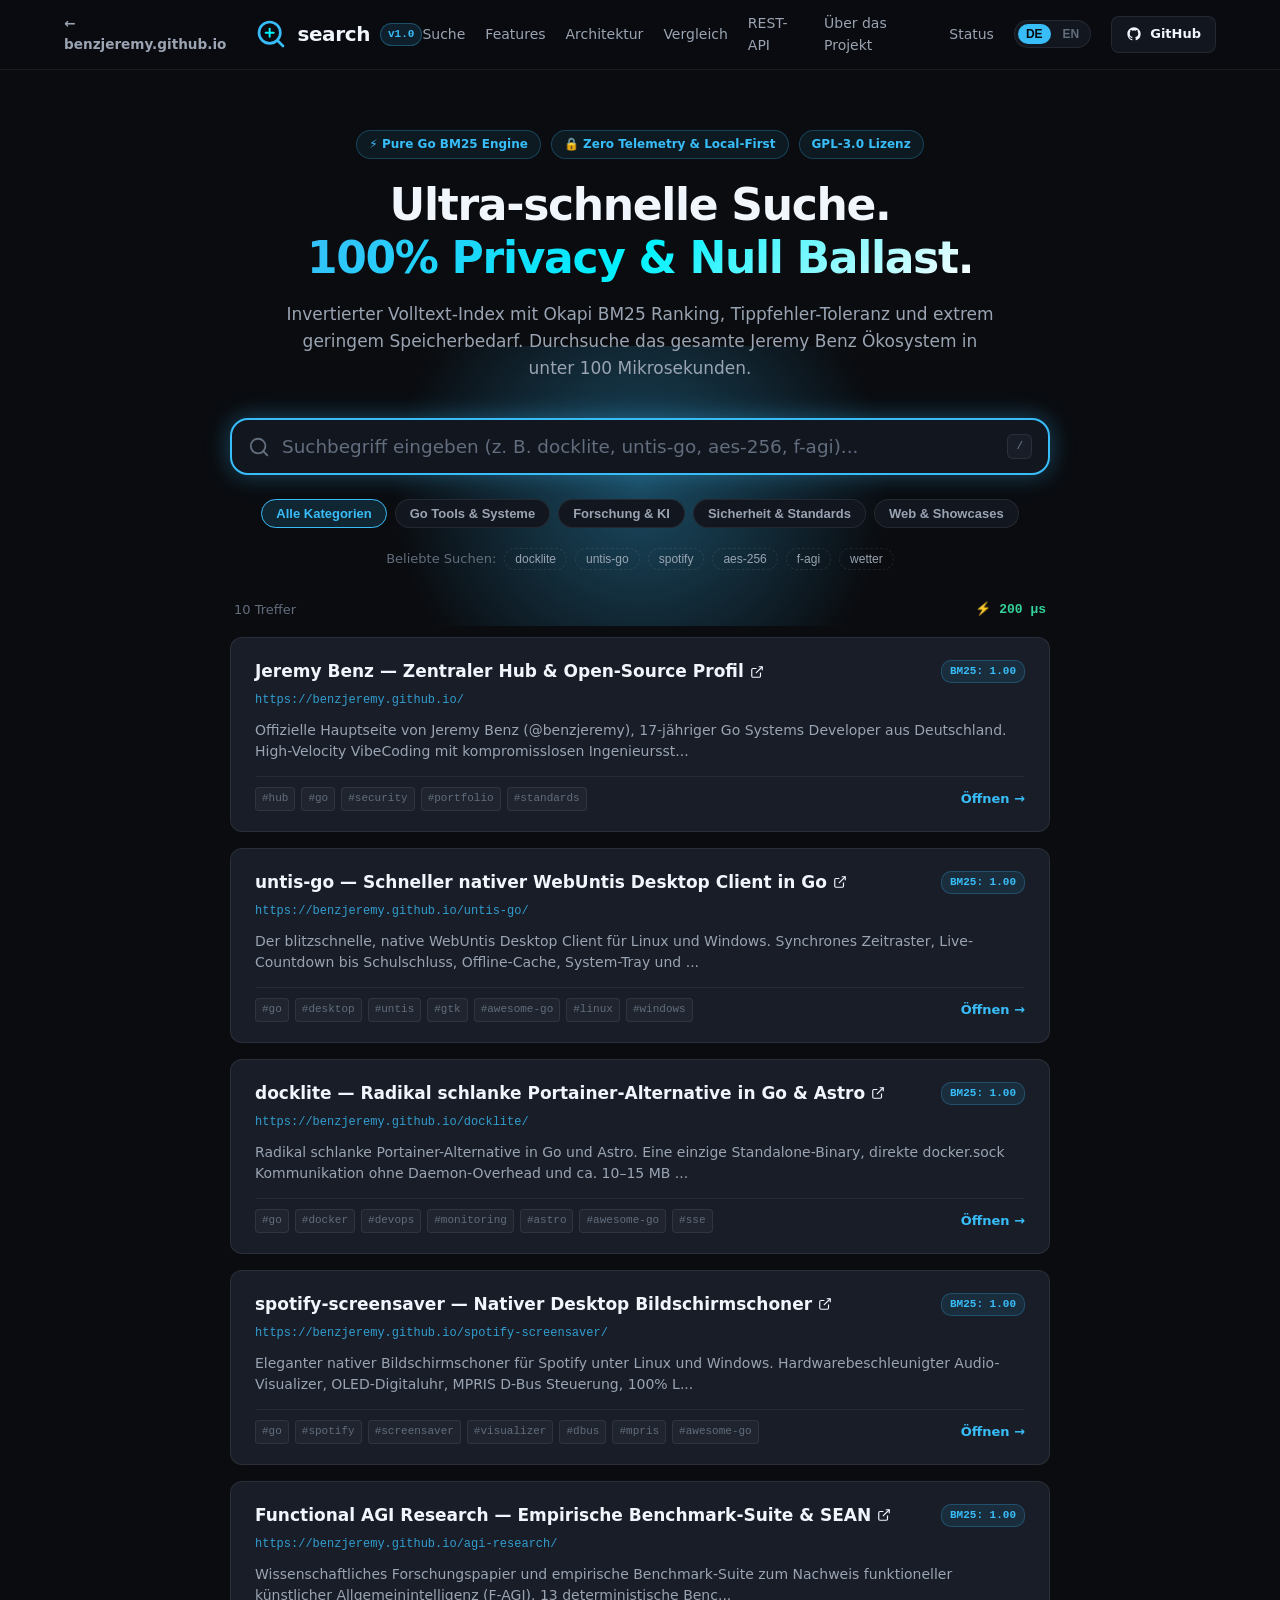
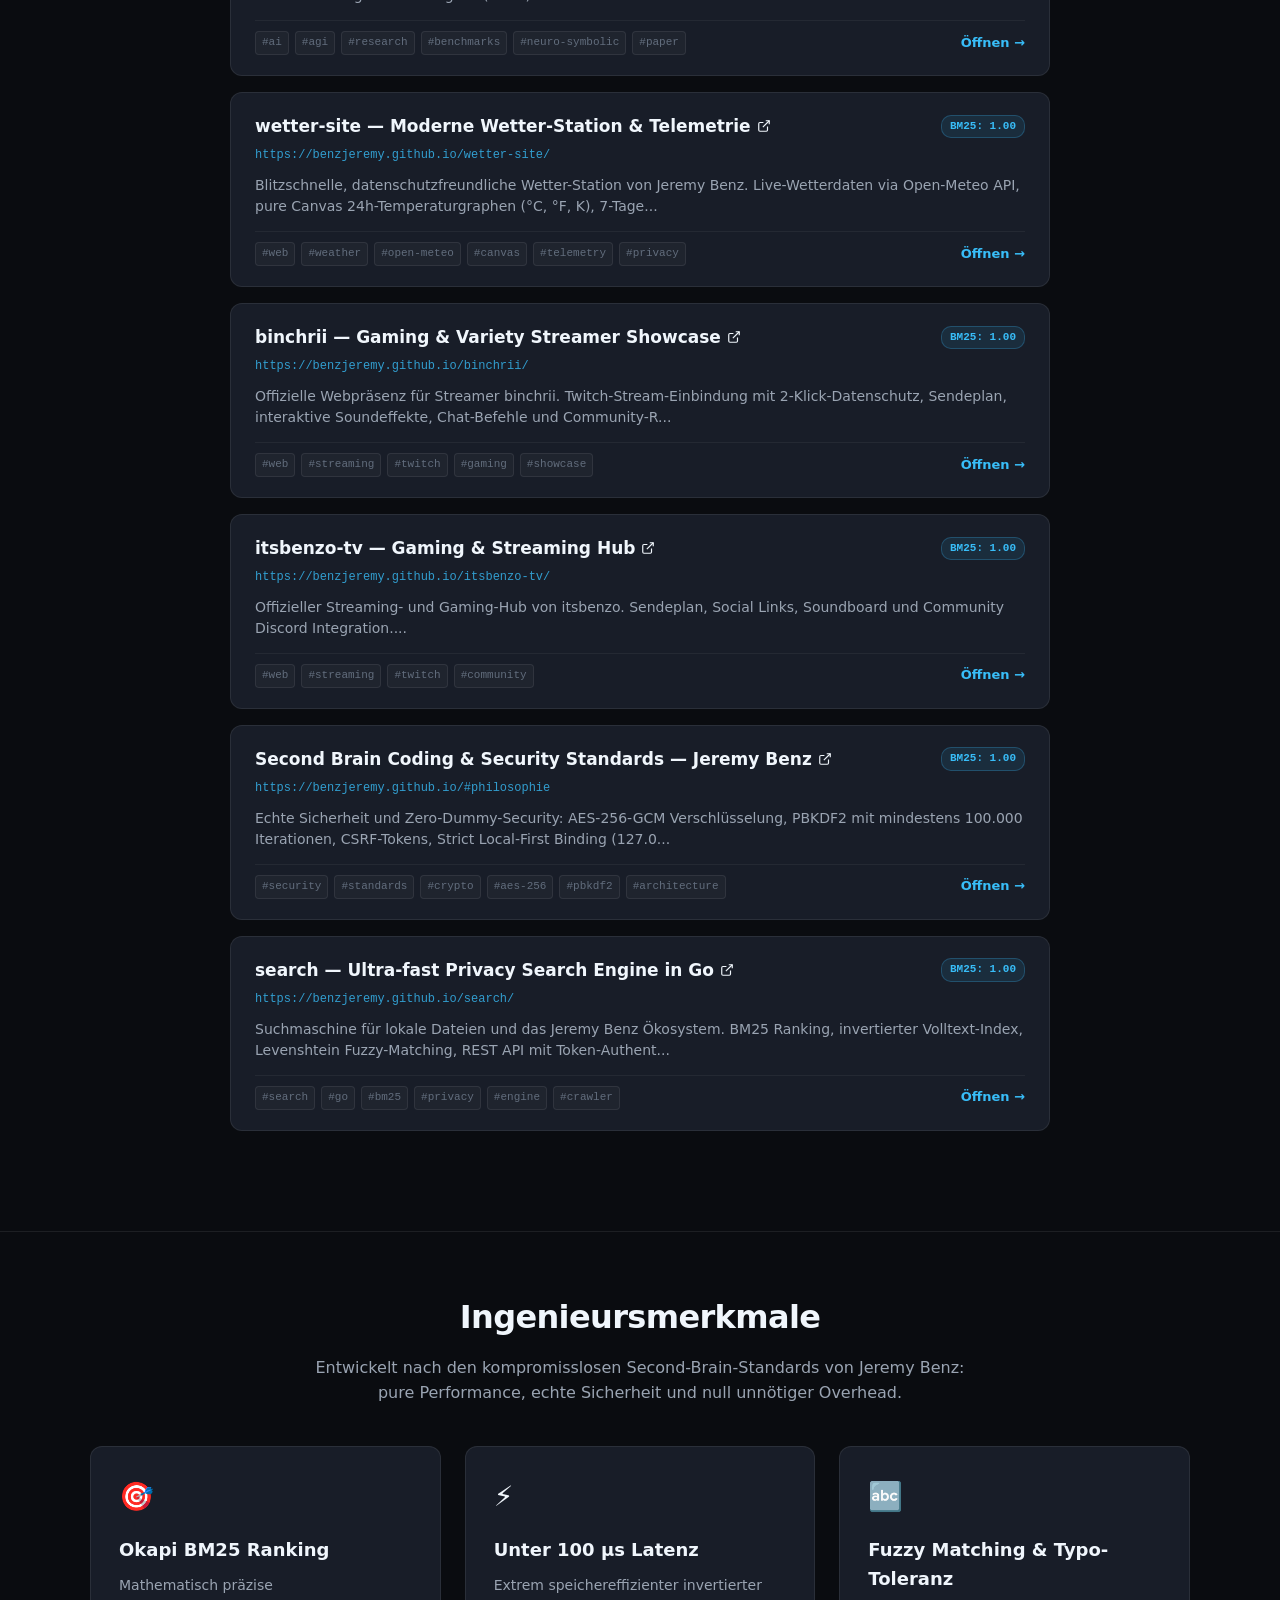
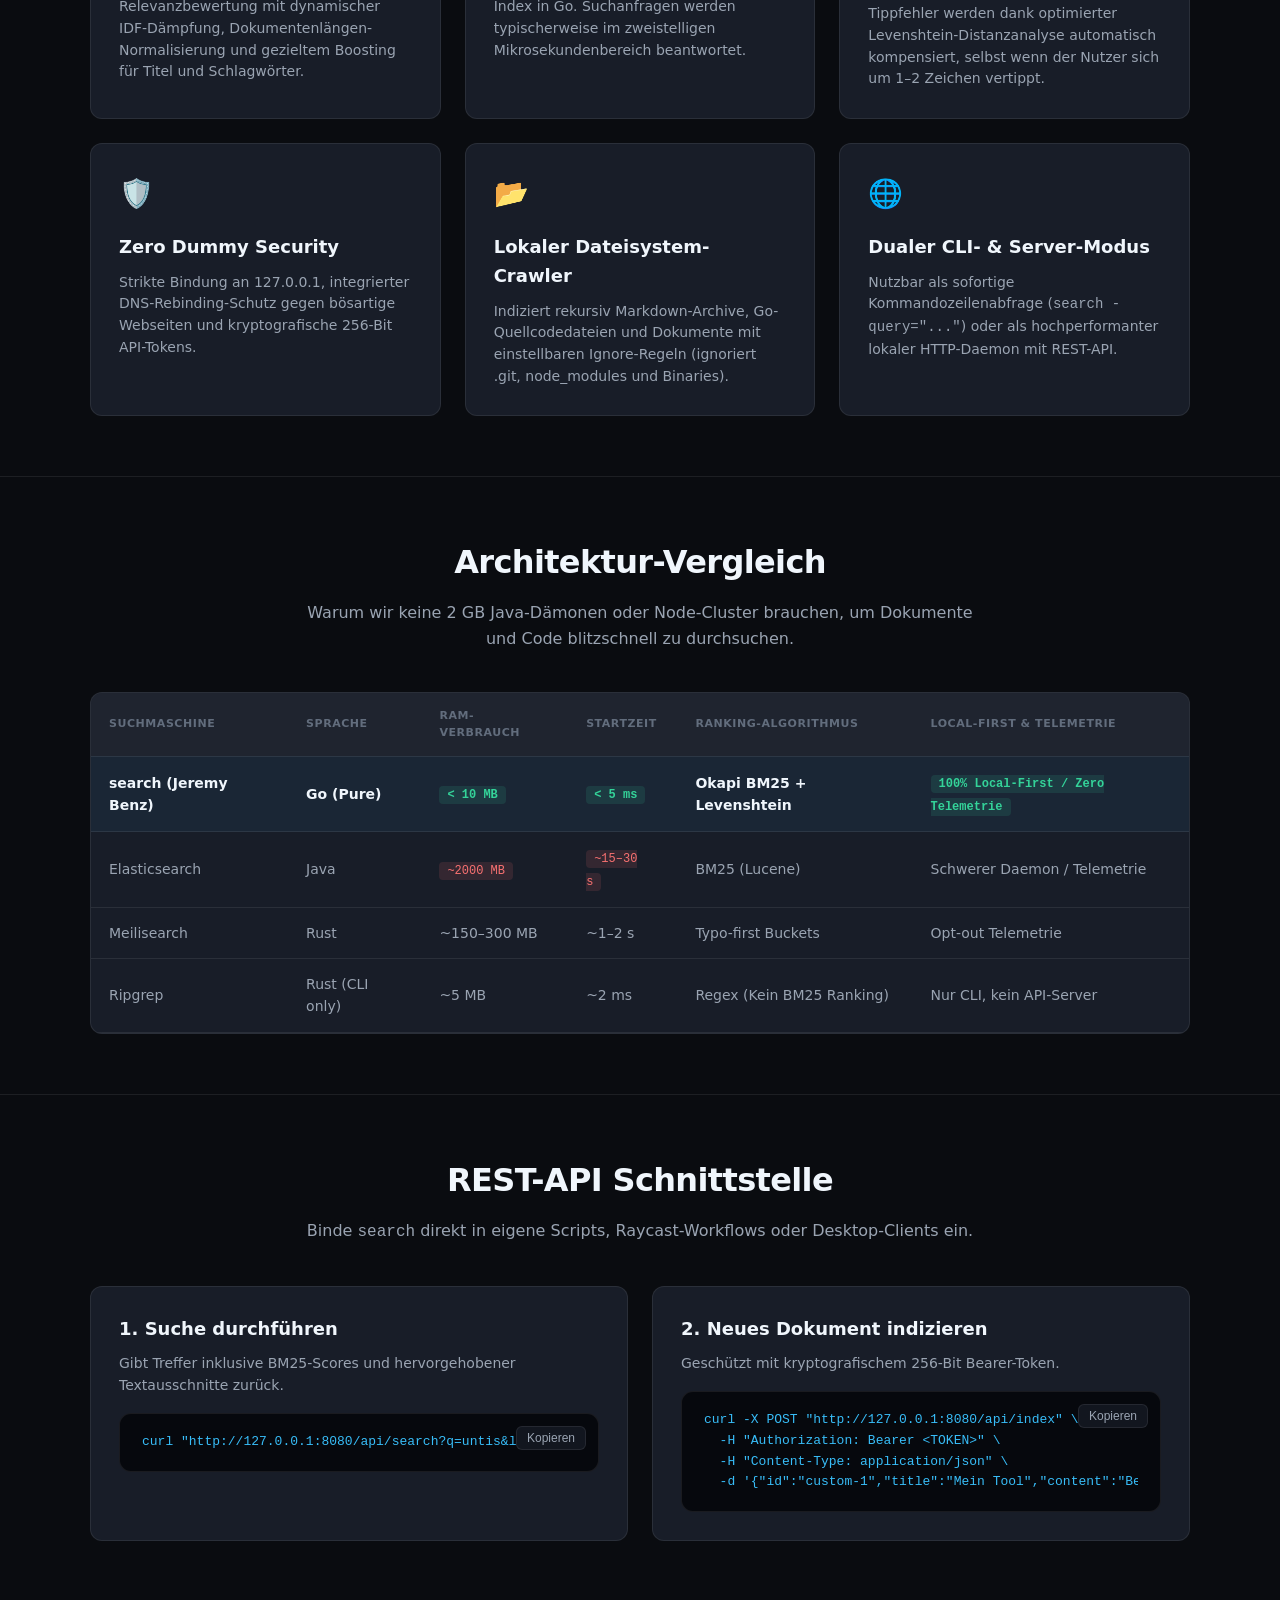
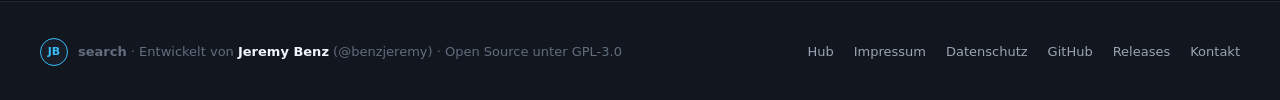
==== index.html @ f1b4c4ec "feat(web): add 404.html catch-all and link to global status page" ====
<!DOCTYPE html>
<html lang="de">
<head>
  <meta charset="UTF-8">
  <meta name="viewport" content="width=device-width, initial-scale=1.0">
  <title>search — Ultra-Fast, Privacy-First Search Engine in Go</title>
  <meta name="description" content="search: Die blitzschnelle, datenschutzorientierte Volltext-Suchmaschine in Go von Jeremy Benz. Invertierter Volltext-Index, Okapi BM25 Ranking, Levenshtein Fuzzy-Matching und Zero Telemetry.">
  
  <meta property="og:type" content="website">
  <meta property="og:title" content="search — Ultra-Fast, Privacy-First Search Engine in Go">
  <meta property="og:description" content="Invertierter Volltext-Index, Okapi BM25 Ranking, Typo-Toleranz und Zero Telemetry. Entwickelt von Jeremy Benz.">
  <meta property="og:url" content="https://benzjeremy.github.io/search/">
  
  <meta name="twitter:card" content="summary">
  <meta name="twitter:title" content="search — Privacy-First Search Engine in Go">
  <meta name="twitter:description" content="Invertierter Volltext-Index, BM25 Ranking und REST API. Entwickelt von Jeremy Benz.">

  <link rel="icon" type="image/svg+xml" href="favicon.svg">
  <link rel="stylesheet" href="style.css">
</head>
<body>

  <!-- Site Navigation -->
  <header class="site-header">
    <div class="nav-container">
      <div class="nav-left">
        <a href="https://benzjeremy.github.io/" class="hub-back-link">
          ← benzjeremy.github.io
        </a>
        <a href="#" class="brand-link">
          <svg class="brand-icon" viewBox="0 0 24 24" fill="none" stroke="#38bdf8" stroke-width="2" stroke-linecap="round" stroke-linejoin="round">
            <circle cx="11" cy="11" r="8"></circle>
            <line x1="21" y1="21" x2="16.65" y2="16.65"></line>
            <line x1="11" y1="8" x2="11" y2="14" stroke="#00f2fe" stroke-width="1.5"></line>
            <line x1="8" y1="11" x2="14" y2="11" stroke="#00f2fe" stroke-width="1.5"></line>
          </svg>
          <span class="brand-name">search</span>
          <span class="brand-ver">v1.0</span>
        </a>
      </div>

      <button class="mobile-toggle" id="mobile-toggle" aria-label="Menü umschalten" aria-expanded="false">☰</button>

      <nav class="main-nav" id="main-nav">
        <a href="#search">Suche</a>
        <a href="#features">Features</a>
        <a href="#architecture">Architektur</a>
        <a href="#comparison">Vergleich</a>
        <a href="#api">REST-API</a>
        <a href="#about">Über das Projekt</a>
        <a href="https://benzjeremy.github.io/status/" target="_blank" rel="noopener noreferrer">Status</a>

        <div class="lang-switch">
          <button type="button" class="lang-btn active" onclick="setLang('de')">DE</button>
          <button type="button" class="lang-btn" onclick="setLang('en')">EN</button>
        </div>

        <a href="https://github.com/benzjeremy/search" target="_blank" rel="noopener" class="github-nav-btn">
          <svg viewBox="0 0 24 24" width="16" height="16" fill="currentColor"><path d="M12 2C6.477 2 2 6.484 2 12.017c0 4.425 2.865 8.18 6.839 9.504.5.092.682-.217.682-.483 0-.237-.008-.868-.013-1.703-2.782.605-3.369-1.343-3.369-1.343-.454-1.158-1.11-1.466-1.11-1.466-.908-.62.069-.608.069-.608 1.003.07 1.53 1.032 1.53 1.032.892 1.53 2.341 1.088 2.91.832.092-.647.35-1.088.636-1.338-2.22-.253-4.555-1.113-4.555-4.951 0-1.093.39-1.988 1.029-2.688-.103-.253-.446-1.272.098-2.65 0 0 .84-.27 2.75 1.026A9.564 9.564 0 0112 6.844c.85.004 1.705.115 2.504.337 1.909-1.296 2.747-1.027 2.747-1.027.546 1.379.202 2.398.1 2.651.64.7 1.028 1.595 1.028 2.688 0 3.848-2.339 4.695-4.566 4.943.359.309.678.92.678 1.855 0 1.338-.012 2.419-.012 2.747 0 .268.18.58.688.482A10.019 10.019 0 0022 12.017C22 6.484 17.522 2 12 2z"/></svg>
          <span>GitHub</span>
        </a>
      </nav>
    </div>
  </header>

  <!-- Hero & Live Search Section -->
  <section class="hero-section" id="search">
    <div class="hero-glow"></div>
    
    <div class="hero-badges">
      <span class="hero-badge">⚡ Pure Go BM25 Engine</span>
      <span class="hero-badge">🔒 Zero Telemetry & Local-First</span>
      <a href="https://github.com/benzjeremy/search/blob/main/LICENSE" target="_blank" rel="noopener" class="hero-badge">GPL-3.0 Lizenz</a>
    </div>

    <h1 class="hero-title">
      Ultra-schnelle Suche.<br>
      <span class="gradient-text">100% Privacy & Null Ballast.</span>
    </h1>

    <p class="hero-subtitle">
      Invertierter Volltext-Index mit Okapi BM25 Ranking, Tippfehler-Toleranz und extrem geringem Speicherbedarf. Durchsuche das gesamte Jeremy Benz Ökosystem in unter 100 Mikrosekunden.
    </p>

    <!-- Search Box -->
    <div class="search-box-wrapper">
      <div class="search-input-group">
        <svg class="search-icon" viewBox="0 0 24 24" fill="none" stroke="currentColor" stroke-width="2" stroke-linecap="round" stroke-linejoin="round">
          <circle cx="11" cy="11" r="8"></circle>
          <line x1="21" y1="21" x2="16.65" y2="16.65"></line>
        </svg>
        <input type="text" id="search-input" class="search-input" placeholder="Suchbegriff eingeben (z. B. docklite, untis-go, aes-256, f-agi)..." autofocus autocomplete="off" spellcheck="false">
        <button type="button" id="search-clear" class="search-clear-btn" title="Suche leeren">✕</button>
        <div class="shortcut-badge" title="Drücke / oder Strg+K zum Suchen">/</div>
      </div>
    </div>

    <!-- Category Filter Pills -->
    <div class="category-pills">
      <button type="button" class="category-pill active" data-cat="">Alle Kategorien</button>
      <button type="button" class="category-pill" data-cat="tools">Go Tools & Systeme</button>
      <button type="button" class="category-pill" data-cat="research">Forschung & KI</button>
      <button type="button" class="category-pill" data-cat="security">Sicherheit & Standards</button>
      <button type="button" class="category-pill" data-cat="showcases">Web & Showcases</button>
    </div>

    <!-- Quick Query Suggestions -->
    <div class="quick-queries">
      <span>Beliebte Suchen:</span>
      <button type="button" class="quick-query-btn" data-q="docklite">docklite</button>
      <button type="button" class="quick-query-btn" data-q="untis-go">untis-go</button>
      <button type="button" class="quick-query-btn" data-q="spotify">spotify</button>
      <button type="button" class="quick-query-btn" data-q="aes-256">aes-256</button>
      <button type="button" class="quick-query-btn" data-q="f-agi">f-agi</button>
      <button type="button" class="quick-query-btn" data-q="wetter">wetter</button>
    </div>

    <!-- Live Search Results Meta -->
    <div class="results-meta-bar">
      <span id="results-count">Lade Index...</span>
      <span class="results-latency" id="results-latency">⚡ 0.00 ms</span>
    </div>

    <!-- Results Feed -->
    <div class="results-container" id="search-results">
      <!-- Injected via app.js -->
    </div>
  </section>

  <!-- Features Section -->
  <section class="section" id="features">
    <div class="section-container">
      <div class="section-header">
        <h2 class="section-title">Ingenieursmerkmale</h2>
        <p class="section-desc">Entwickelt nach den kompromisslosen Second-Brain-Standards von Jeremy Benz: pure Performance, echte Sicherheit und null unnötiger Overhead.</p>
      </div>

      <div class="features-grid">
        <div class="feature-card">
          <div class="card-icon">🎯</div>
          <h3>Okapi BM25 Ranking</h3>
          <p>Mathematisch präzise Relevanzbewertung mit dynamischer IDF-Dämpfung, Dokumentenlängen-Normalisierung und gezieltem Boosting für Titel und Schlagwörter.</p>
        </div>

        <div class="feature-card">
          <div class="card-icon">⚡</div>
          <h3>Unter 100 µs Latenz</h3>
          <p>Extrem speichereffizienter invertierter Index in Go. Suchanfragen werden typischerweise im zweistelligen Mikrosekundenbereich beantwortet.</p>
        </div>

        <div class="feature-card">
          <div class="card-icon">🔤</div>
          <h3>Fuzzy Matching & Typo-Toleranz</h3>
          <p>Tippfehler werden dank optimierter Levenshtein-Distanzanalyse automatisch kompensiert, selbst wenn der Nutzer sich um 1–2 Zeichen vertippt.</p>
        </div>

        <div class="feature-card">
          <div class="card-icon">🛡️</div>
          <h3>Zero Dummy Security</h3>
          <p>Strikte Bindung an 127.0.0.1, integrierter DNS-Rebinding-Schutz gegen bösartige Webseiten und kryptografische 256-Bit API-Tokens.</p>
        </div>

        <div class="feature-card">
          <div class="card-icon">📂</div>
          <h3>Lokaler Dateisystem-Crawler</h3>
          <p>Indiziert rekursiv Markdown-Archive, Go-Quellcodedateien und Dokumente mit einstellbaren Ignore-Regeln (ignoriert .git, node_modules und Binaries).</p>
        </div>

        <div class="feature-card">
          <div class="card-icon">🌐</div>
          <h3>Dualer CLI- & Server-Modus</h3>
          <p>Nutzbar als sofortige Kommandozeilenabfrage (<code>search -query="..."</code>) oder als hochperformanter lokaler HTTP-Daemon mit REST-API.</p>
        </div>
      </div>
    </div>
  </section>

  <!-- Comparison Section -->
  <section class="section" id="comparison">
    <div class="section-container">
      <div class="section-header">
        <h2 class="section-title">Architektur-Vergleich</h2>
        <p class="section-desc">Warum wir keine 2 GB Java-Dämonen oder Node-Cluster brauchen, um Dokumente und Code blitzschnell zu durchsuchen.</p>
      </div>

      <div class="table-wrapper">
        <table class="comparison-table">
          <thead>
            <tr>
              <th>Suchmaschine</th>
              <th>Sprache</th>
              <th>RAM-Verbrauch</th>
              <th>Startzeit</th>
              <th>Ranking-Algorithmus</th>
              <th>Local-First & Telemetrie</th>
            </tr>
          </thead>
          <tbody>
            <tr class="highlight-row">
              <td><strong>search (Jeremy Benz)</strong></td>
              <td>Go (Pure)</td>
              <td><span class="tag-badge-green">&lt; 10 MB</span></td>
              <td><span class="tag-badge-green">&lt; 5 ms</span></td>
              <td>Okapi BM25 + Levenshtein</td>
              <td><span class="tag-badge-green">100% Local-First / Zero Telemetrie</span></td>
            </tr>
            <tr>
              <td>Elasticsearch</td>
              <td>Java</td>
              <td><span class="tag-badge-red">~2000 MB</span></td>
              <td><span class="tag-badge-red">~15–30 s</span></td>
              <td>BM25 (Lucene)</td>
              <td>Schwerer Daemon / Telemetrie</td>
            </tr>
            <tr>
              <td>Meilisearch</td>
              <td>Rust</td>
              <td>~150–300 MB</td>
              <td>~1–2 s</td>
              <td>Typo-first Buckets</td>
              <td>Opt-out Telemetrie</td>
            </tr>
            <tr>
              <td>Ripgrep</td>
              <td>Rust (CLI only)</td>
              <td>~5 MB</td>
              <td>~2 ms</td>
              <td>Regex (Kein BM25 Ranking)</td>
              <td>Nur CLI, kein API-Server</td>
            </tr>
          </tbody>
        </table>
      </div>
    </div>
  </section>

  <!-- REST API Documentation Section -->
  <section class="section" id="api">
    <div class="section-container">
      <div class="section-header">
        <h2 class="section-title">REST-API Schnittstelle</h2>
        <p class="section-desc">Binde <code>search</code> direkt in eigene Scripts, Raycast-Workflows oder Desktop-Clients ein.</p>
      </div>

      <div class="features-grid">
        <div class="feature-card">
          <h3>1. Suche durchführen</h3>
          <p>Gibt Treffer inklusive BM25-Scores und hervorgehobener Textausschnitte zurück.</p>
          <div class="code-box">
            <button class="copy-cmd-btn" data-copy-target="curl-search">Kopieren</button>
            <pre id="curl-search">curl "http://127.0.0.1:8080/api/search?q=untis&limit=5"</pre>
          </div>
        </div>

        <div class="feature-card">
          <h3>2. Neues Dokument indizieren</h3>
          <p>Geschützt mit kryptografischem 256-Bit Bearer-Token.</p>
          <div class="code-box">
            <button class="copy-cmd-btn" data-copy-target="curl-index">Kopieren</button>
            <pre id="curl-index">curl -X POST "http://127.0.0.1:8080/api/index" \
  -H "Authorization: Bearer &lt;TOKEN&gt;" \
  -H "Content-Type: application/json" \
  -d '{"id":"custom-1","title":"Mein Tool","content":"Beschreibung..."}'</pre>
          </div>
        </div>
      </div>
    </div>
  </section>

  <!-- Footer -->
  <footer class="site-footer" id="about">
    <div class="footer-container">
      <div class="footer-left">
        <div class="brand-avatar" style="width:28px; height:28px; border-radius:50%; background:var(--bg-card); border:1px solid var(--accent-primary); display:flex; align-items:center; justify-content:center; font-weight:800; font-size:11px; color:var(--accent-primary);">JB</div>
        <span><strong>search</strong> · Entwickelt von <a href="https://github.com/benzjeremy" target="_blank" rel="noopener" style="color:var(--text-primary); text-decoration:none; font-weight:600;">Jeremy Benz</a> (@benzjeremy) · Open Source unter GPL-3.0</span>
      </div>
      <div class="footer-links">
        <a href="https://benzjeremy.github.io/">Hub</a>
        <a href="https://benzjeremy.github.io/impressum.html">Impressum</a>
        <a href="https://benzjeremy.github.io/datenschutz.html">Datenschutz</a>
        <a href="https://github.com/benzjeremy/search" target="_blank" rel="noopener">GitHub</a>
        <a href="https://github.com/benzjeremy/search/releases" target="_blank" rel="noopener">Releases</a>
        <a href="mailto:benzjeremy@pm.me">Kontakt</a>
      </div>
    </div>
  </footer>

  <script src="app.js"></script>
</body>
</html>
---- style.css ----
/* ==================== GLOBAL THEME & BASE ==================== */
:root {
  --bg-page: #0a0c10;
  --bg-surface: #12161f;
  --bg-card: #181d28;
  --bg-card-hover: #1f2533;
  --border-subtle: rgba(255, 255, 255, 0.08);
  --border-strong: rgba(255, 255, 255, 0.16);

  --accent-primary: #38bdf8;
  --accent-primary-hover: #7dd3fc;
  --accent-cyan: #00f2fe;
  --accent-glow: rgba(56, 189, 248, 0.35);

  --text-primary: #f0f6fc;
  --text-secondary: #9aa4b2;
  --text-muted: #626d7d;

  --font-main: -apple-system, BlinkMacSystemFont, "Segoe UI", Roboto, system-ui, sans-serif;
  --font-mono: ui-monospace, SFMono-Regular, Consolas, "Liberation Mono", Menlo, monospace;

  --radius-sm: 8px;
  --radius-md: 12px;
  --radius-lg: 18px;
  --radius-xl: 24px;
}

* {
  box-sizing: border-box;
  margin: 0;
  padding: 0;
}

html {
  scroll-behavior: smooth;
}

body {
  background-color: var(--bg-page);
  color: var(--text-primary);
  font-family: var(--font-main);
  line-height: 1.6;
  -webkit-font-smoothing: antialiased;
  min-height: 100vh;
}

/* ==================== TOP BAR & HEADER ==================== */
.site-header {
  position: sticky;
  top: 0;
  z-index: 100;
  background: rgba(10, 12, 16, 0.88);
  backdrop-filter: blur(16px);
  -webkit-backdrop-filter: blur(16px);
  border-bottom: 1px solid var(--border-subtle);
}

.nav-container {
  max-width: 1200px;
  margin: 0 auto;
  padding: 12px 24px;
  display: flex;
  align-items: center;
  justify-content: space-between;
}

.nav-left {
  display: flex;
  align-items: center;
  gap: 1.25rem;
}

.hub-back-link {
  color: var(--text-secondary);
  text-decoration: none;
  font-size: 0.85rem;
  font-weight: 600;
  display: inline-flex;
  align-items: center;
  gap: 0.35rem;
  transition: color 0.15s ease;
}

.hub-back-link:hover {
  color: var(--accent-primary);
}

.brand-link {
  display: flex;
  align-items: center;
  gap: 10px;
  text-decoration: none;
  color: var(--text-primary);
}

.brand-icon {
  width: 32px;
  height: 32px;
}

.brand-name {
  font-size: 1.25rem;
  font-weight: 800;
  letter-spacing: -0.02em;
}

.brand-ver {
  font-size: 11px;
  font-weight: 600;
  font-family: var(--font-mono);
  color: var(--accent-primary);
  background: rgba(56, 189, 248, 0.12);
  border: 1px solid rgba(56, 189, 248, 0.3);
  padding: 2px 7px;
  border-radius: 12px;
}

.main-nav {
  display: flex;
  align-items: center;
  gap: 20px;
}

.main-nav a:not(.github-nav-btn) {
  color: var(--text-secondary);
  text-decoration: none;
  font-size: 14px;
  font-weight: 500;
  transition: color 0.15s ease;
}

.main-nav a:not(.github-nav-btn):hover {
  color: var(--text-primary);
}

.lang-switch {
  display: inline-flex;
  gap: 4px;
  background: var(--bg-surface);
  padding: 3px;
  border-radius: 20px;
  border: 1px solid var(--border-subtle);
}

.lang-btn {
  background: none;
  border: none;
  color: var(--text-muted);
  font-size: 12px;
  font-weight: 700;
  padding: 3px 8px;
  border-radius: 12px;
  cursor: pointer;
  transition: all 0.15s ease;
}

.lang-btn.active {
  background: var(--accent-primary);
  color: #05070a;
}

.github-nav-btn {
  display: inline-flex;
  align-items: center;
  gap: 8px;
  background: var(--bg-surface);
  border: 1px solid var(--border-subtle);
  color: var(--text-primary);
  text-decoration: none;
  font-size: 13px;
  font-weight: 600;
  padding: 7px 14px;
  border-radius: var(--radius-sm);
  transition: all 0.15s ease;
}

.github-nav-btn:hover {
  border-color: var(--accent-primary);
  color: var(--accent-primary);
}

/* ==================== HERO & SEARCH SECTION ==================== */
.hero-section {
  position: relative;
  padding: 60px 24px 40px;
  max-width: 1000px;
  margin: 0 auto;
  text-align: center;
}

.hero-glow {
  position: absolute;
  top: 10%;
  left: 50%;
  transform: translateX(-50%);
  width: 650px;
  height: 280px;
  background: radial-gradient(circle, var(--accent-glow) 0%, rgba(0,0,0,0) 70%);
  pointer-events: none;
  z-index: -1;
}

.hero-badges {
  display: flex;
  justify-content: center;
  gap: 10px;
  flex-wrap: wrap;
  margin-bottom: 20px;
}

.hero-badge {
  display: inline-flex;
  align-items: center;
  gap: 6px;
  background: rgba(56, 189, 248, 0.08);
  border: 1px solid rgba(56, 189, 248, 0.25);
  color: var(--accent-primary);
  padding: 4px 12px;
  border-radius: 20px;
  font-size: 12px;
  font-weight: 600;
  text-decoration: none;
}

.hero-title {
  font-size: 44px;
  font-weight: 800;
  line-height: 1.2;
  letter-spacing: -0.03em;
  margin-bottom: 16px;
}

.gradient-text {
  background: linear-gradient(135deg, #38bdf8 0%, #00f2fe 50%, #ffffff 100%);
  -webkit-background-clip: text;
  -webkit-text-fill-color: transparent;
}

.hero-subtitle {
  font-size: 17px;
  color: var(--text-secondary);
  max-width: 720px;
  margin: 0 auto 36px;
}

/* ==================== SEARCH BAR ==================== */
.search-box-wrapper {
  max-width: 820px;
  margin: 0 auto 24px;
  position: relative;
}

.search-input-group {
  position: relative;
  display: flex;
  align-items: center;
  background: var(--bg-surface);
  border: 2px solid var(--border-strong);
  border-radius: var(--radius-lg);
  padding: 6px 16px;
  box-shadow: 0 10px 30px rgba(0, 0, 0, 0.4);
  transition: all 0.2s ease;
}

.search-input-group:focus-within {
  border-color: var(--accent-primary);
  box-shadow: 0 0 25px var(--accent-glow);
}

.search-icon {
  width: 22px;
  height: 22px;
  color: var(--text-muted);
  flex-shrink: 0;
  margin-right: 12px;
}

.search-input {
  width: 100%;
  background: transparent;
  border: none;
  color: #fff;
  font-size: 1.15rem;
  font-family: inherit;
  outline: none;
  padding: 10px 0;
}

.search-input::placeholder {
  color: var(--text-muted);
}

.search-clear-btn {
  display: none;
  background: none;
  border: none;
  color: var(--text-muted);
  font-size: 18px;
  cursor: pointer;
  padding: 4px 8px;
  margin-right: 8px;
}

.search-clear-btn:hover {
  color: var(--text-primary);
}

.shortcut-badge {
  display: inline-flex;
  align-items: center;
  background: var(--bg-card);
  border: 1px solid var(--border-subtle);
  border-radius: 6px;
  padding: 3px 8px;
  font-size: 11px;
  font-family: var(--font-mono);
  color: var(--text-muted);
  font-weight: 700;
  user-select: none;
}

/* ==================== CATEGORY PILLS & QUICK QUERIES ==================== */
.category-pills {
  display: flex;
  justify-content: center;
  gap: 8px;
  flex-wrap: wrap;
  margin-bottom: 20px;
}

.category-pill {
  background: var(--bg-surface);
  border: 1px solid var(--border-subtle);
  color: var(--text-secondary);
  font-size: 13px;
  font-weight: 600;
  padding: 6px 14px;
  border-radius: 20px;
  cursor: pointer;
  transition: all 0.15s ease;
}

.category-pill:hover,
.category-pill.active {
  background: rgba(56, 189, 248, 0.15);
  border-color: var(--accent-primary);
  color: var(--accent-primary);
}

.quick-queries {
  display: flex;
  align-items: center;
  justify-content: center;
  gap: 8px;
  flex-wrap: wrap;
  font-size: 13px;
  color: var(--text-muted);
  margin-bottom: 30px;
}

.quick-query-btn {
  background: none;
  border: 1px dashed var(--border-subtle);
  color: var(--text-secondary);
  font-size: 12px;
  padding: 3px 10px;
  border-radius: 12px;
  cursor: pointer;
  transition: all 0.15s ease;
}

.quick-query-btn:hover {
  border-color: var(--accent-primary);
  color: var(--accent-primary);
}

/* ==================== SEARCH RESULTS ==================== */
.results-meta-bar {
  max-width: 820px;
  margin: 0 auto 16px;
  display: flex;
  justify-content: space-between;
  align-items: center;
  font-size: 13px;
  color: var(--text-muted);
  padding: 0 4px;
}

.results-latency {
  font-family: var(--font-mono);
  color: #34d399;
  font-weight: 600;
}

.results-container {
  max-width: 820px;
  margin: 0 auto 60px;
  display: flex;
  flex-direction: column;
  gap: 16px;
  text-align: left;
}

.search-result-card {
  background: var(--bg-card);
  border: 1px solid var(--border-subtle);
  border-radius: var(--radius-md);
  padding: 20px 24px;
  transition: all 0.2s ease;
}

.search-result-card:hover {
  border-color: var(--border-strong);
  background: var(--bg-card-hover);
  transform: translateY(-2px);
  box-shadow: 0 8px 24px rgba(0, 0, 0, 0.3);
}

.card-top {
  display: flex;
  align-items: center;
  justify-content: space-between;
  gap: 12px;
  margin-bottom: 6px;
}

.result-title {
  color: var(--text-primary);
  font-size: 17px;
  font-weight: 700;
  text-decoration: none;
  display: inline-flex;
  align-items: center;
  gap: 6px;
}

.result-title:hover {
  color: var(--accent-primary);
}

.score-pill {
  font-size: 11px;
  font-family: var(--font-mono);
  font-weight: 700;
  background: rgba(56, 189, 248, 0.1);
  border: 1px solid rgba(56, 189, 248, 0.25);
  color: var(--accent-primary);
  padding: 2px 8px;
  border-radius: 10px;
  white-space: nowrap;
}

.result-url {
  font-size: 12px;
  font-family: var(--font-mono);
  color: #38bdf8;
  opacity: 0.8;
  margin-bottom: 10px;
  word-break: break-all;
}

.result-snippet {
  font-size: 14px;
  color: var(--text-secondary);
  line-height: 1.5;
  margin-bottom: 14px;
}

.result-snippet mark {
  background: rgba(255, 221, 87, 0.25);
  color: #ffe066;
  padding: 1px 4px;
  border-radius: 4px;
  font-weight: 600;
}

.card-meta {
  display: flex;
  align-items: center;
  justify-content: space-between;
  gap: 12px;
  flex-wrap: wrap;
  padding-top: 10px;
  border-top: 1px solid rgba(255, 255, 255, 0.05);
}

.tags-container {
  display: flex;
  gap: 6px;
  flex-wrap: wrap;
}

.res-tag {
  font-size: 11px;
  font-family: var(--font-mono);
  color: var(--text-muted);
  background: rgba(255, 255, 255, 0.03);
  border: 1px solid var(--border-subtle);
  padding: 2px 6px;
  border-radius: 4px;
}

.direct-link-btn {
  font-size: 13px;
  font-weight: 600;
  color: var(--accent-primary);
  text-decoration: none;
}

.direct-link-btn:hover {
  text-decoration: underline;
}

.empty-state {
  text-align: center;
  padding: 48px 24px;
  background: var(--bg-card);
  border: 1px dashed var(--border-subtle);
  border-radius: var(--radius-md);
}

.empty-icon {
  font-size: 40px;
  margin-bottom: 12px;
}

.empty-state h3 {
  font-size: 18px;
  margin-bottom: 8px;
}

.empty-state p {
  color: var(--text-muted);
  font-size: 14px;
  max-width: 500px;
  margin: 0 auto;
}

/* ==================== CONTENT SECTIONS ==================== */
.section {
  padding: 60px 24px;
  border-top: 1px solid var(--border-subtle);
}

.section-container {
  max-width: 1100px;
  margin: 0 auto;
}

.section-header {
  text-align: center;
  margin-bottom: 40px;
}

.section-title {
  font-size: 32px;
  font-weight: 800;
  letter-spacing: -0.02em;
  margin-bottom: 12px;
}

.section-desc {
  color: var(--text-secondary);
  font-size: 16px;
  max-width: 680px;
  margin: 0 auto;
}

/* Architecture & Features Grid */
.features-grid {
  display: grid;
  grid-template-columns: repeat(auto-fit, minmax(300px, 1fr));
  gap: 24px;
}

.feature-card {
  background: var(--bg-card);
  border: 1px solid var(--border-subtle);
  border-radius: var(--radius-md);
  padding: 28px;
  transition: all 0.2s ease;
}

.feature-card:hover {
  border-color: var(--accent-primary);
  transform: translateY(-2px);
}

.card-icon {
  font-size: 28px;
  margin-bottom: 16px;
}

.feature-card h3 {
  font-size: 18px;
  font-weight: 700;
  margin-bottom: 10px;
}

.feature-card p {
  font-size: 14px;
  color: var(--text-secondary);
  line-height: 1.55;
}

/* Benchmark Comparison Table */
.table-wrapper {
  overflow-x: auto;
  border: 1px solid var(--border-subtle);
  border-radius: var(--radius-md);
  background: var(--bg-card);
  margin-top: 30px;
}

.comparison-table {
  width: 100%;
  border-collapse: collapse;
  text-align: left;
  font-size: 14px;
}

.comparison-table th {
  background: rgba(255, 255, 255, 0.03);
  color: var(--text-muted);
  font-weight: 600;
  padding: 14px 18px;
  border-bottom: 1px solid var(--border-subtle);
  text-transform: uppercase;
  font-size: 11px;
  letter-spacing: 0.05em;
}

.comparison-table td {
  padding: 14px 18px;
  border-bottom: 1px solid var(--border-subtle);
  color: var(--text-secondary);
}

.comparison-table tr.highlight-row {
  background: rgba(56, 189, 248, 0.06);
  font-weight: 600;
}

.comparison-table tr.highlight-row td {
  color: var(--text-primary);
}

.tag-badge-green {
  color: #34d399;
  background: rgba(52, 211, 153, 0.12);
  padding: 2px 8px;
  border-radius: 4px;
  font-family: var(--font-mono);
  font-size: 12px;
}

.tag-badge-red {
  color: #f87171;
  background: rgba(248, 113, 113, 0.12);
  padding: 2px 8px;
  border-radius: 4px;
  font-family: var(--font-mono);
  font-size: 12px;
}

/* Code Snippet Blocks */
.code-box {
  background: #06080d;
  border: 1px solid var(--border-subtle);
  border-radius: var(--radius-md);
  padding: 18px 22px;
  position: relative;
  margin-top: 16px;
}

.code-box pre {
  font-family: var(--font-mono);
  font-size: 13px;
  color: #38bdf8;
  overflow-x: auto;
}

.copy-cmd-btn {
  position: absolute;
  top: 12px;
  right: 12px;
  background: var(--bg-surface);
  border: 1px solid var(--border-subtle);
  color: var(--text-secondary);
  font-size: 12px;
  padding: 4px 10px;
  border-radius: 6px;
  cursor: pointer;
  transition: all 0.15s ease;
}

.copy-cmd-btn:hover {
  border-color: var(--accent-primary);
  color: var(--text-primary);
}

/* ==================== FOOTER ==================== */
.site-footer {
  border-top: 1px solid var(--border-subtle);
  background: var(--bg-surface);
  padding: 36px 24px;
}

.footer-container {
  max-width: 1200px;
  margin: 0 auto;
  display: flex;
  align-items: center;
  justify-content: space-between;
  flex-wrap: wrap;
  gap: 16px;
  font-size: 13px;
  color: var(--text-muted);
}

.footer-left {
  display: flex;
  align-items: center;
  gap: 10px;
}

.footer-links {
  display: flex;
  gap: 20px;
  flex-wrap: wrap;
}

.footer-links a {
  color: var(--text-secondary);
  text-decoration: none;
  transition: color 0.15s ease;
}

.footer-links a:hover {
  color: var(--text-primary);
}

[data-lang] { display: none; }
[data-lang].visible { display: block; }

/* ==================== MOBILE NAVIGATION & RESPONSIVE ==================== */
.mobile-toggle {
  display: none;
  background: var(--bg-surface);
  border: 1px solid var(--border-subtle);
  color: var(--text-primary);
  font-size: 1.4rem;
  line-height: 1;
  width: 42px;
  height: 42px;
  border-radius: var(--radius-sm);
  cursor: pointer;
  align-items: center;
  justify-content: center;
  transition: all 0.2s ease;
  padding: 0;
  -webkit-tap-highlight-color: transparent;
}

.mobile-toggle:hover,
.mobile-toggle:focus-visible {
  border-color: var(--accent-primary);
  color: var(--accent-primary);
  outline: none;
}

@media (max-width: 768px) {
  .hero-title {
    font-size: 32px;
    line-height: 1.25;
  }

  .mobile-toggle {
    display: inline-flex;
  }

  .main-nav {
    position: fixed;
    top: 65px;
    left: 0;
    right: 0;
    background: rgba(10, 12, 16, 0.97);
    backdrop-filter: blur(20px);
    -webkit-backdrop-filter: blur(20px);
    border-bottom: 1px solid var(--border-subtle);
    box-shadow: 0 20px 40px rgba(0, 0, 0, 0.6);
    flex-direction: column;
    align-items: stretch;
    padding: 1.25rem 1.25rem 1.75rem;
    gap: 0.6rem;
    max-height: calc(100vh - 65px);
    overflow-y: auto;
    transform: translateY(-130%);
    opacity: 0;
    visibility: hidden;
    transition: transform 0.28s cubic-bezier(0.16, 1, 0.3, 1), opacity 0.2s ease, visibility 0.2s;
    z-index: 99;
  }

  .main-nav.open {
    transform: translateY(0);
    opacity: 1;
    visibility: visible;
  }

  .main-nav a:not(.github-nav-btn) {
    display: flex;
    align-items: center;
    padding: 12px 16px;
    font-size: 15px;
    font-weight: 600;
    border-radius: var(--radius-sm);
    background: rgba(255, 255, 255, 0.03);
    border: 1px solid rgba(255, 255, 255, 0.05);
    min-height: 44px;
    -webkit-tap-highlight-color: transparent;
  }

  .main-nav a:not(.github-nav-btn):hover,
  .main-nav a:not(.github-nav-btn):active {
    background: rgba(56, 189, 248, 0.1);
    border-color: rgba(56, 189, 248, 0.3);
    color: var(--accent-primary);
  }

  .lang-switch {
    display: flex;
    width: 100%;
    margin-top: 0.5rem;
    padding-top: 0.75rem;
    border-top: 1px solid var(--border-subtle);
    gap: 8px;
  }

  .lang-btn {
    flex: 1;
    height: 44px;
    display: flex;
    align-items: center;
    justify-content: center;
    font-size: 14px;
    border-radius: var(--radius-sm);
  }

  .github-nav-btn {
    width: 100%;
    height: 44px;
    justify-content: center;
    font-size: 14px;
    margin-top: 0.25rem;
  }

  .footer-container {
    flex-direction: column;
    text-align: center;
    gap: 16px;
  }

  .footer-links {
    justify-content: center;
  }

  .shortcut-badge {
    display: none;
  }

  .card-top {
    flex-direction: column;
    align-items: flex-start;
    gap: 6px;
  }
}
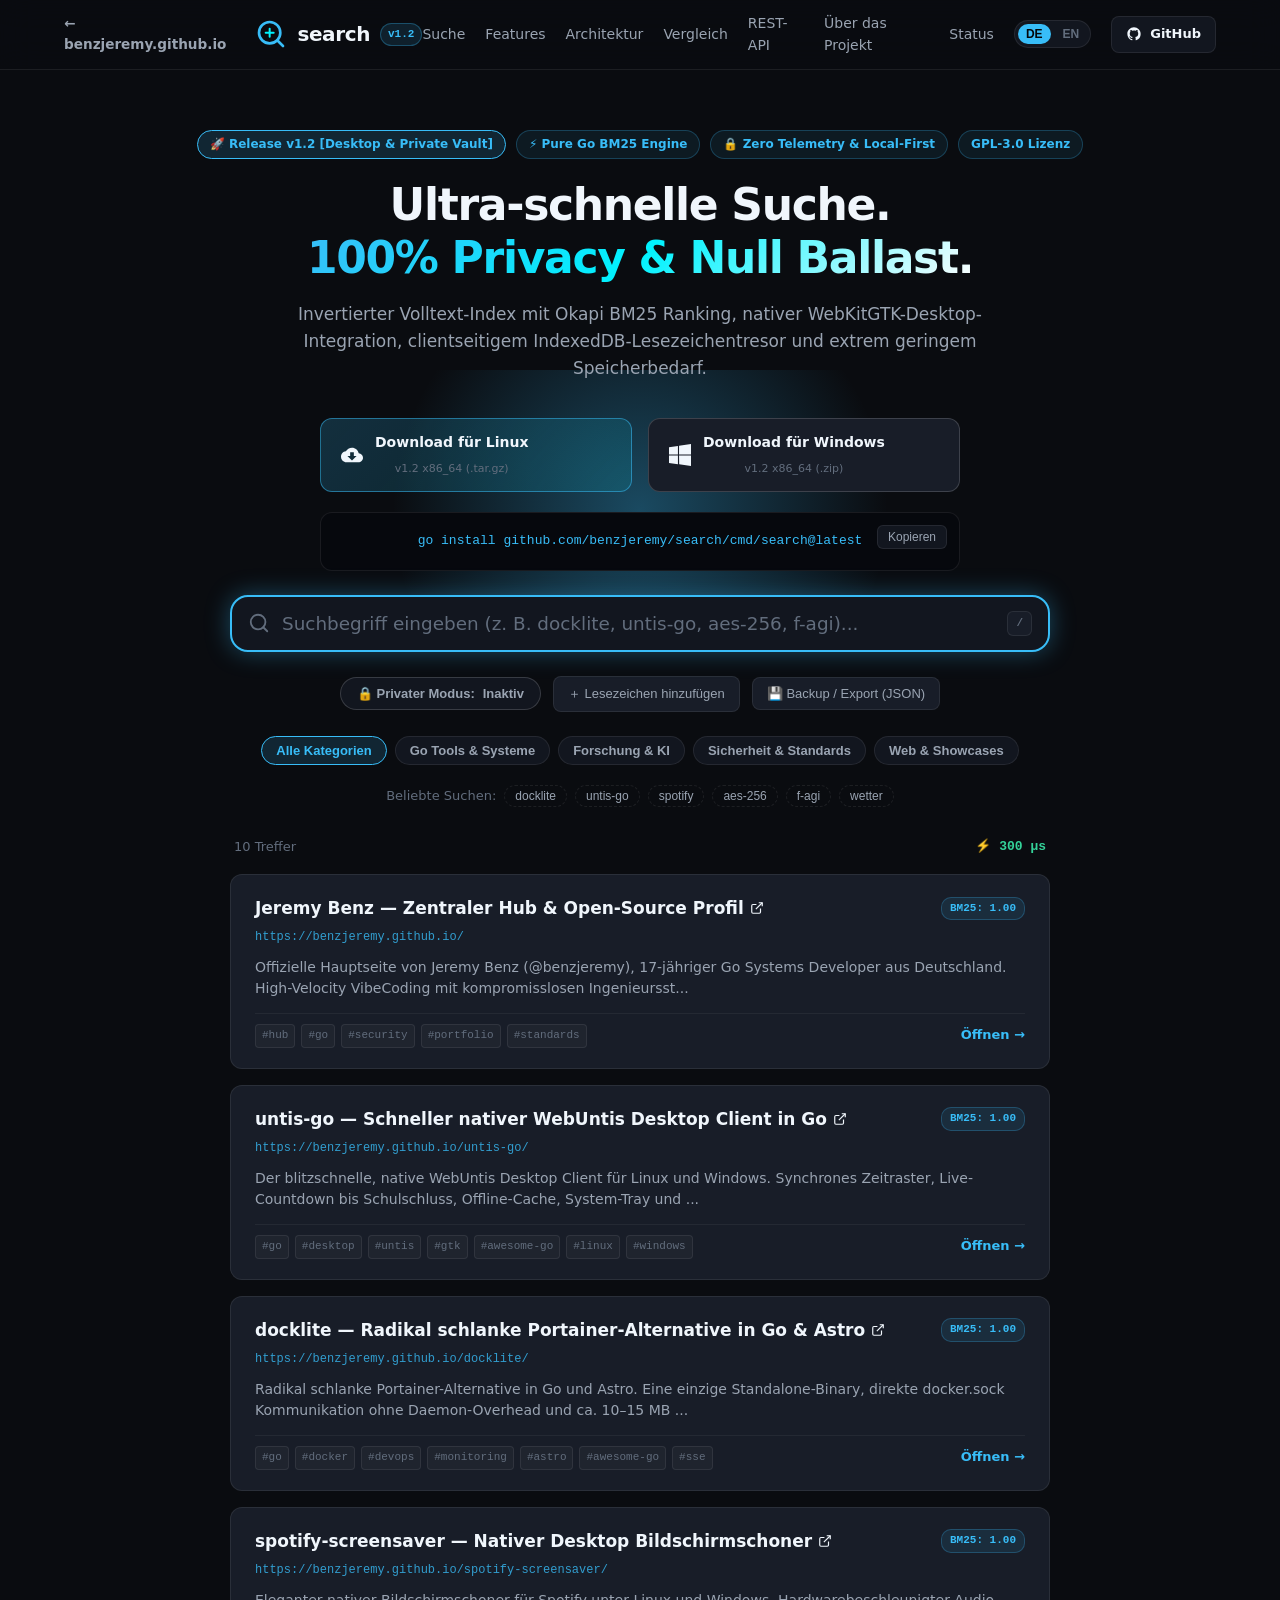
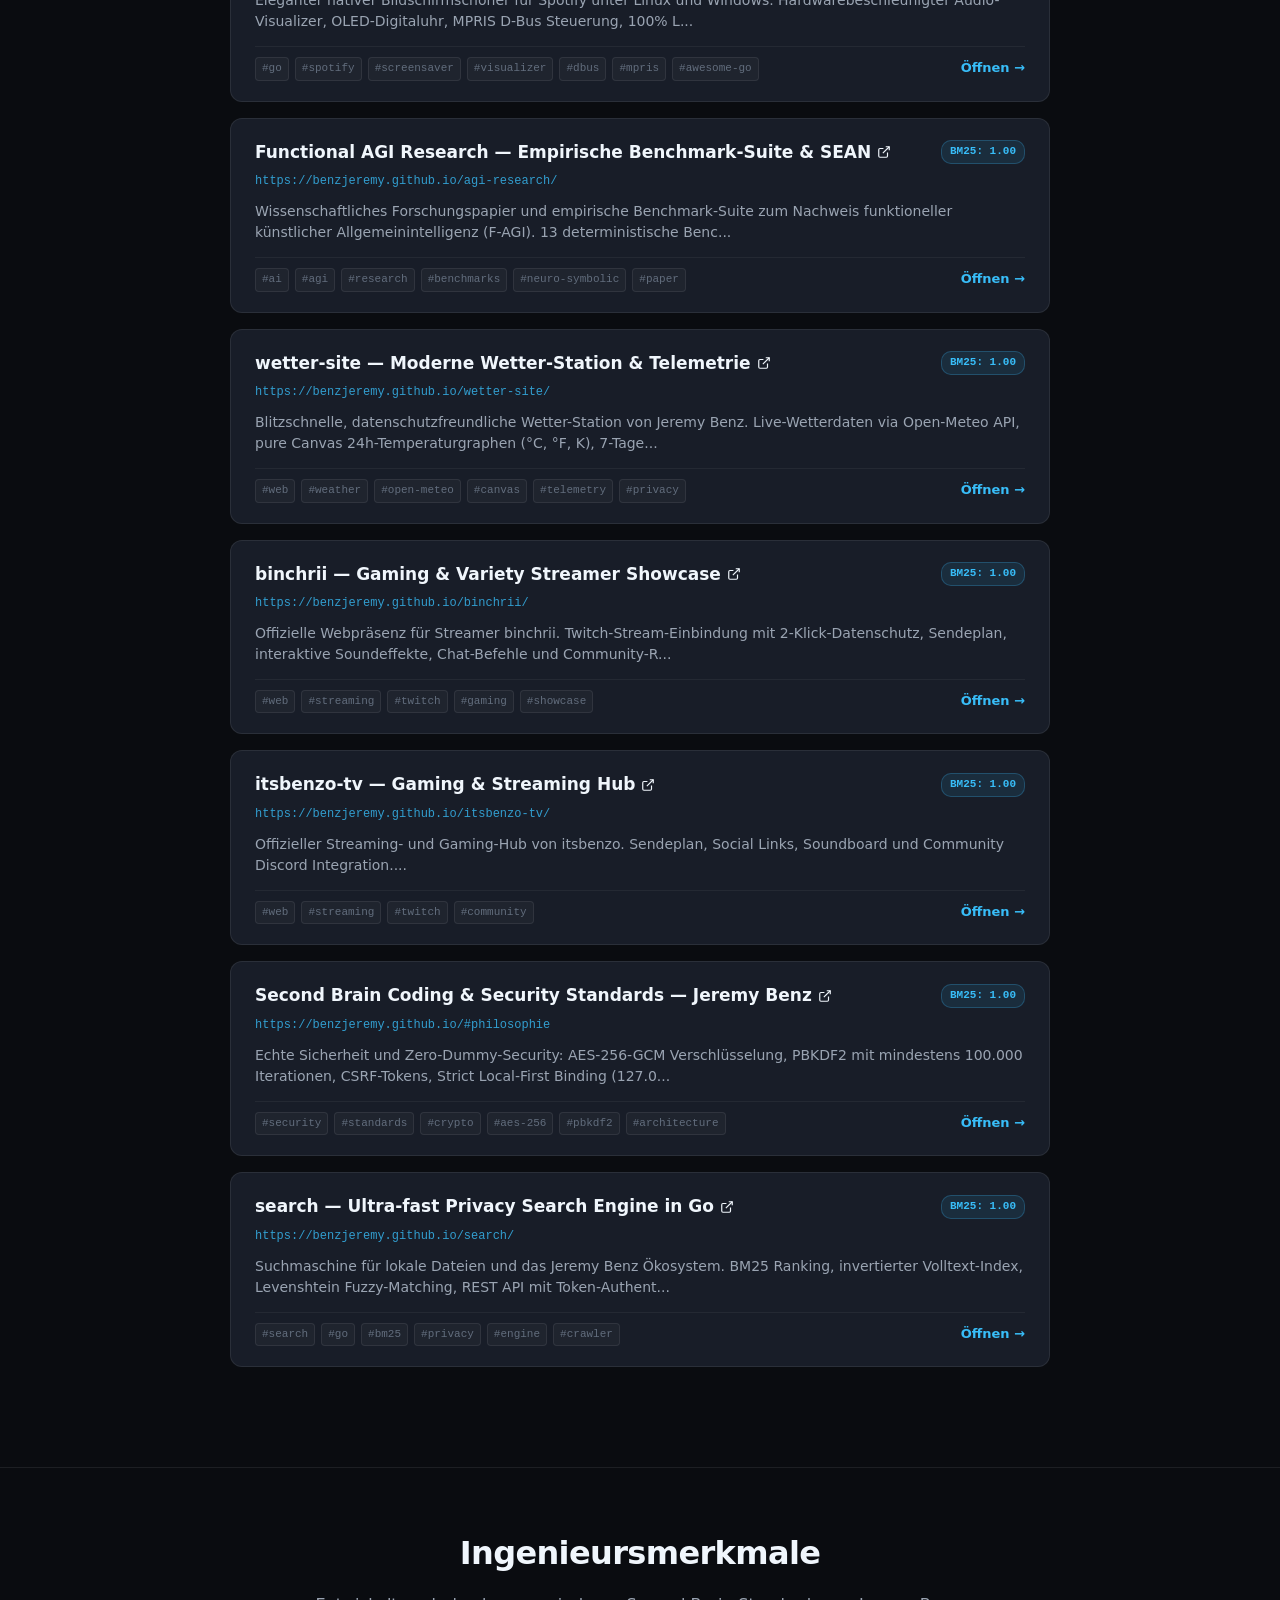
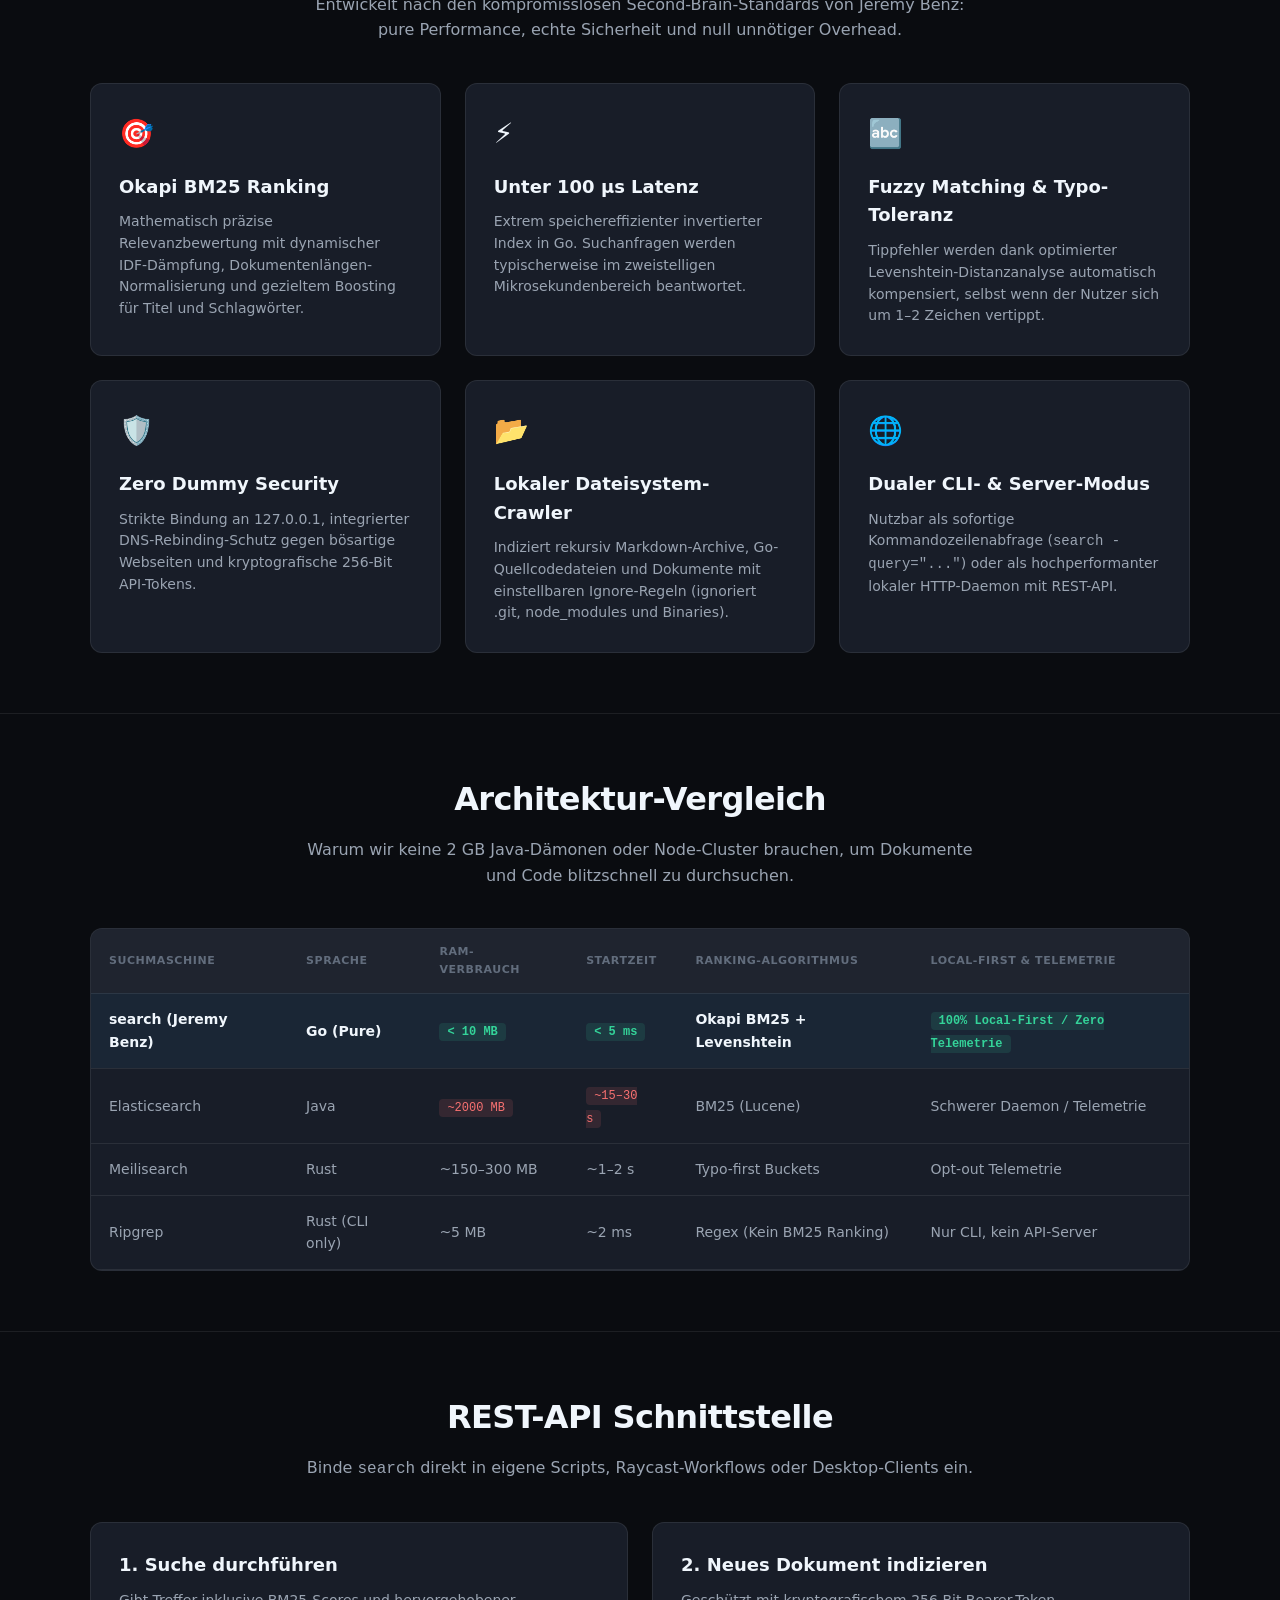
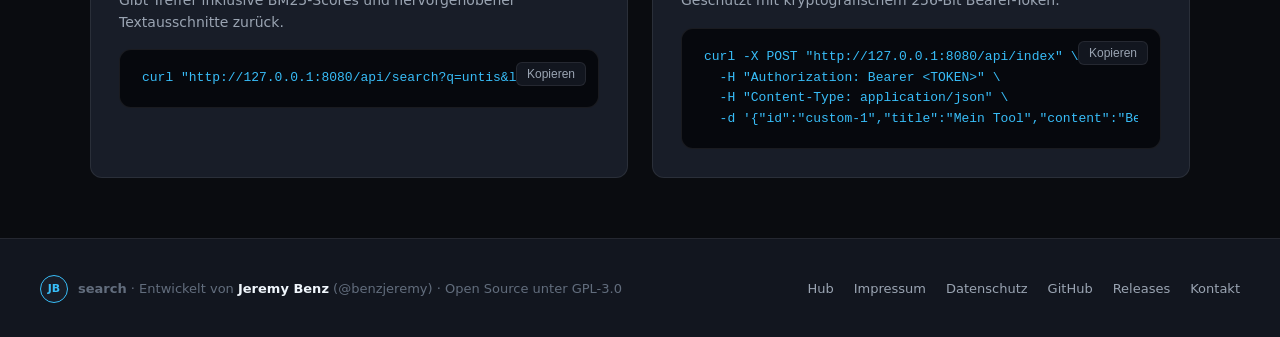
==== commit c19edbee: "feat(web): add client-side IndexedDB bookmark vault, private search mode and desktop download CTAs (" ====
--- a/index.html
+++ b/index.html
@@ -35,7 +35,7 @@
             <line x1="8" y1="11" x2="14" y2="11" stroke="#00f2fe" stroke-width="1.5"></line>
           </svg>
           <span class="brand-name">search</span>
-          <span class="brand-ver">v1.0</span>
+          <span class="brand-ver">v1.2</span>
         </a>
       </div>
 
@@ -68,19 +68,44 @@
     <div class="hero-glow"></div>
     
     <div class="hero-badges">
+      <span class="hero-badge release-badge" style="background: rgba(56, 189, 248, 0.15); border-color: #38bdf8; color: #38bdf8; font-weight:700;">🚀 Release v1.2 [Desktop &amp; Private Vault]</span>
       <span class="hero-badge">⚡ Pure Go BM25 Engine</span>
-      <span class="hero-badge">🔒 Zero Telemetry & Local-First</span>
+      <span class="hero-badge">🔒 Zero Telemetry &amp; Local-First</span>
       <a href="https://github.com/benzjeremy/search/blob/main/LICENSE" target="_blank" rel="noopener" class="hero-badge">GPL-3.0 Lizenz</a>
     </div>
 
     <h1 class="hero-title">
       Ultra-schnelle Suche.<br>
-      <span class="gradient-text">100% Privacy & Null Ballast.</span>
+      <span class="gradient-text">100% Privacy &amp; Null Ballast.</span>
     </h1>
 
     <p class="hero-subtitle">
-      Invertierter Volltext-Index mit Okapi BM25 Ranking, Tippfehler-Toleranz und extrem geringem Speicherbedarf. Durchsuche das gesamte Jeremy Benz Ökosystem in unter 100 Mikrosekunden.
+      Invertierter Volltext-Index mit Okapi BM25 Ranking, nativer WebKitGTK-Desktop-Integration, clientseitigem IndexedDB-Lesezeichentresor und extrem geringem Speicherbedarf.
     </p>
+
+    <!-- Desktop Download CTAs -->
+    <div class="download-grid" style="max-width: 640px; margin: 1rem auto 1.25rem auto;">
+      <a href="https://github.com/benzjeremy/search/releases/tag/v1.2" target="_blank" rel="noopener noreferrer" class="btn-download-hero primary">
+        <svg viewBox="0 0 24 24" width="22" height="22" fill="currentColor"><path d="M19.35 10.04C18.67 6.59 15.64 4 12 4 9.11 4 6.6 5.64 5.35 8.04 2.34 8.36 0 10.91 0 14c0 3.31 2.69 6 6 6h13c2.76 0 5-2.24 5-5 0-2.64-2.05-4.78-4.65-4.96zM17 13l-5 5-5-5h3V9h4v4h3z"/></svg>
+        <div>
+          <span style="font-weight: 700; font-size: 14px; display: block;">Download für Linux</span>
+          <span style="font-size: 11px; color: var(--text-muted);">v1.2 x86_64 (.tar.gz)</span>
+        </div>
+      </a>
+      <a href="https://github.com/benzjeremy/search/releases/tag/v1.2" target="_blank" rel="noopener noreferrer" class="btn-download-hero">
+        <svg viewBox="0 0 24 24" width="22" height="22" fill="currentColor"><path d="M0 3.449L9.75 2.1v9.451H0m10.949-9.602L24 0v11.4H10.949M0 12.6h9.75v9.451L0 20.699M10.949 12.6H24V24l-12.9-1.801"/></svg>
+        <div>
+          <span style="font-weight: 700; font-size: 14px; display: block;">Download für Windows</span>
+          <span style="font-size: 11px; color: var(--text-muted);">v1.2 x86_64 (.zip)</span>
+        </div>
+      </a>
+    </div>
+
+    <!-- Quick Go Install -->
+    <div class="code-box" style="max-width: 640px; margin: 0 auto 1.5rem auto;">
+      <button class="copy-cmd-btn" data-copy-target="go-install-search">Kopieren</button>
+      <pre id="go-install-search">go install github.com/benzjeremy/search/cmd/search@latest</pre>
+    </div>
 
     <!-- Search Box -->
     <div class="search-box-wrapper">
@@ -95,6 +120,20 @@
       </div>
     </div>
 
+    <!-- Private Mode & IndexedDB Bookmarks Controls -->
+    <div class="private-mode-controls">
+      <button type="button" id="btn-private-mode" class="btn-private-toggle" title="Aktiviert lokale IndexedDB Lesezeichen-Suche">
+        <span>🔒 Privater Modus:</span>
+        <strong id="private-mode-status">Inaktiv</strong>
+      </button>
+      <button type="button" id="btn-open-add-bm" class="btn-bm-action">
+        <span>＋ Lesezeichen hinzufügen</span>
+      </button>
+      <button type="button" id="btn-open-sync-bm" class="btn-bm-action">
+        <span>💾 Backup / Export (JSON)</span>
+      </button>
+    </div>
+
     <!-- Category Filter Pills -->
     <div class="category-pills">
       <button type="button" class="category-pill active" data-cat="">Alle Kategorien</button>
@@ -285,6 +324,58 @@
     </div>
   </footer>
 
+  <!-- Bookmark Add Modal -->
+  <div class="modal-overlay" id="bm-modal" role="dialog" aria-modal="true" aria-labelledby="bm-modal-title">
+    <div class="modal-dialog">
+      <div class="modal-header">
+        <h3 class="modal-title" id="bm-modal-title">🔒 Privates Lesezeichen hinzufügen</h3>
+        <button type="button" class="modal-close-btn" id="bm-modal-close" aria-label="Schließen">✕</button>
+      </div>
+      <form id="bm-form">
+        <div class="form-group">
+          <label class="form-label" for="bm-title">Titel</label>
+          <input type="text" id="bm-title" class="form-input" placeholder="z. B. Mein Notizen-Sheet" required>
+        </div>
+        <div class="form-group">
+          <label class="form-label" for="bm-url">URL / Pfad</label>
+          <input type="text" id="bm-url" class="form-input" placeholder="https://... oder local://..." required>
+        </div>
+        <div class="form-group">
+          <label class="form-label" for="bm-tags">Tags (kommagetrennt)</label>
+          <input type="text" id="bm-tags" class="form-input" placeholder="arbeit, privat, code, docs">
+        </div>
+        <div class="form-group">
+          <label class="form-label" for="bm-notes">Notiz / Stichworte</label>
+          <textarea id="bm-notes" class="form-textarea" rows="3" placeholder="Persönliche Notizen zur schnellen Volltextsuche..."></textarea>
+        </div>
+        <div class="modal-footer">
+          <button type="button" class="btn-bm-action" id="bm-cancel-btn">Abbrechen</button>
+          <button type="submit" class="btn-private-toggle active">Speichern</button>
+        </div>
+      </form>
+    </div>
+  </div>
+
+  <!-- Backup / Export / Import Modal -->
+  <div class="modal-overlay" id="sync-modal" role="dialog" aria-modal="true" aria-labelledby="sync-modal-title">
+    <div class="modal-dialog">
+      <div class="modal-header">
+        <h3 class="modal-title" id="sync-modal-title">💾 Lesezeichen Export / Import (IndexedDB)</h3>
+        <button type="button" class="modal-close-btn" id="sync-modal-close" aria-label="Schließen">✕</button>
+      </div>
+      <p style="font-size: 13px; color: var(--text-secondary); margin-bottom: 12px;">
+        Deine Lesezeichen werden 100% lokal im Browser (IndexedDB) gespeichert. Hier kannst du ein JSON-Backup exportieren oder wiederherstellen.
+      </p>
+      <div class="form-group">
+        <textarea id="sync-json-area" class="form-textarea" rows="6" placeholder="JSON-Daten erscheinen hier beim Export oder hier einfügen zum Import..."></textarea>
+      </div>
+      <div class="modal-footer">
+        <button type="button" class="btn-bm-action" id="btn-export-json">Exportieren</button>
+        <button type="button" class="btn-private-toggle active" id="btn-import-json">Importieren</button>
+      </div>
+    </div>
+  </div>
+
   <script src="app.js"></script>
 </body>
 </html>
--- a/style.css
+++ b/style.css
@@ -875,3 +875,225 @@
     gap: 6px;
   }
 }
+
+/* ==================== PRIVATE MODE & BOOKMARKS ==================== */
+.private-mode-controls {
+  display: flex;
+  flex-wrap: wrap;
+  align-items: center;
+  justify-content: center;
+  gap: 12px;
+  margin: 1rem 0 1.5rem 0;
+}
+
+.btn-private-toggle {
+  display: inline-flex;
+  align-items: center;
+  gap: 8px;
+  padding: 8px 16px;
+  border-radius: 999px;
+  border: 1px solid var(--border-strong);
+  background: var(--bg-surface);
+  color: var(--text-secondary);
+  font-size: 13px;
+  font-weight: 600;
+  cursor: pointer;
+  transition: all 0.2s cubic-bezier(0.16, 1, 0.3, 1);
+}
+
+.btn-private-toggle:hover {
+  border-color: var(--accent-primary);
+  color: var(--text-primary);
+}
+
+.btn-private-toggle.active {
+  background: rgba(56, 189, 248, 0.15);
+  border-color: #38bdf8;
+  color: #38bdf8;
+  box-shadow: 0 0 16px rgba(56, 189, 248, 0.35);
+}
+
+.btn-bm-action {
+  display: inline-flex;
+  align-items: center;
+  gap: 6px;
+  padding: 8px 14px;
+  border-radius: var(--radius-sm);
+  border: 1px solid var(--border-subtle);
+  background: var(--bg-card);
+  color: var(--text-secondary);
+  font-size: 13px;
+  cursor: pointer;
+  transition: all 0.2s ease;
+}
+
+.btn-bm-action:hover {
+  background: var(--bg-card-hover);
+  color: var(--text-primary);
+  border-color: var(--border-strong);
+}
+
+.p-badge-private {
+  display: inline-flex;
+  align-items: center;
+  gap: 4px;
+  padding: 2px 8px;
+  border-radius: 999px;
+  background: rgba(168, 85, 247, 0.15);
+  border: 1px solid rgba(168, 85, 247, 0.4);
+  color: #c084fc;
+  font-size: 11px;
+  font-weight: 700;
+  letter-spacing: 0.03em;
+}
+
+.result-card.is-private {
+  border-color: rgba(168, 85, 247, 0.35);
+  background: linear-gradient(135deg, rgba(24, 29, 40, 0.95), rgba(30, 20, 45, 0.4));
+}
+
+.result-card.is-private:hover {
+  border-color: rgba(168, 85, 247, 0.7);
+  box-shadow: 0 8px 24px rgba(168, 85, 247, 0.2);
+}
+
+.btn-delete-bm {
+  background: none;
+  border: 1px solid rgba(244, 63, 94, 0.3);
+  color: #fb7185;
+  border-radius: 4px;
+  padding: 2px 8px;
+  font-size: 11px;
+  cursor: pointer;
+  transition: all 0.15s ease;
+}
+
+.btn-delete-bm:hover {
+  background: rgba(244, 63, 94, 0.2);
+  border-color: #f43f5e;
+}
+
+/* Modal */
+.modal-overlay {
+  display: none;
+  position: fixed;
+  inset: 0;
+  z-index: 1000;
+  background: rgba(4, 6, 10, 0.85);
+  backdrop-filter: blur(8px);
+  align-items: center;
+  justify-content: center;
+  padding: 20px;
+}
+
+.modal-overlay.open {
+  display: flex;
+}
+
+.modal-dialog {
+  background: var(--bg-surface);
+  border: 1px solid var(--border-strong);
+  border-radius: var(--radius-lg);
+  max-width: 520px;
+  width: 100%;
+  padding: 24px;
+  box-shadow: 0 20px 40px rgba(0, 0, 0, 0.6), 0 0 30px rgba(56, 189, 248, 0.15);
+}
+
+.modal-header {
+  display: flex;
+  justify-content: space-between;
+  align-items: center;
+  margin-bottom: 16px;
+}
+
+.modal-title {
+  font-size: 18px;
+  font-weight: 700;
+  color: var(--text-primary);
+}
+
+.modal-close-btn {
+  background: none;
+  border: none;
+  color: var(--text-muted);
+  font-size: 20px;
+  cursor: pointer;
+  padding: 4px;
+}
+
+.modal-close-btn:hover {
+  color: var(--text-primary);
+}
+
+.form-group {
+  margin-bottom: 14px;
+}
+
+.form-label {
+  display: block;
+  font-size: 12px;
+  font-weight: 600;
+  color: var(--text-secondary);
+  margin-bottom: 6px;
+  text-transform: uppercase;
+  letter-spacing: 0.05em;
+}
+
+.form-input, .form-textarea {
+  width: 100%;
+  background: var(--bg-card);
+  border: 1px solid var(--border-subtle);
+  border-radius: var(--radius-sm);
+  padding: 10px 12px;
+  color: var(--text-primary);
+  font-family: inherit;
+  font-size: 14px;
+  outline: none;
+  transition: border-color 0.2s;
+}
+
+.form-input:focus, .form-textarea:focus {
+  border-color: var(--accent-primary);
+  box-shadow: 0 0 0 2px rgba(56, 189, 248, 0.2);
+}
+
+.modal-footer {
+  display: flex;
+  justify-content: flex-end;
+  gap: 10px;
+  margin-top: 20px;
+}
+
+/* Download CTA Grid */
+.download-grid {
+  display: grid;
+  grid-template-columns: repeat(auto-fit, minmax(240px, 1fr));
+  gap: 16px;
+  margin: 1.5rem 0;
+}
+
+.btn-download-hero {
+  display: flex;
+  align-items: center;
+  gap: 12px;
+  padding: 12px 20px;
+  border-radius: var(--radius-md);
+  background: var(--bg-card);
+  border: 1px solid var(--border-strong);
+  color: var(--text-primary);
+  text-decoration: none;
+  transition: all 0.25s cubic-bezier(0.16, 1, 0.3, 1);
+}
+
+.btn-download-hero:hover {
+  background: var(--bg-card-hover);
+  border-color: var(--accent-primary);
+  transform: translateY(-2px);
+  box-shadow: 0 6px 20px rgba(56, 189, 248, 0.25);
+}
+
+.btn-download-hero.primary {
+  background: linear-gradient(135deg, rgba(56, 189, 248, 0.2), rgba(0, 242, 254, 0.1));
+  border-color: rgba(56, 189, 248, 0.5);
+}
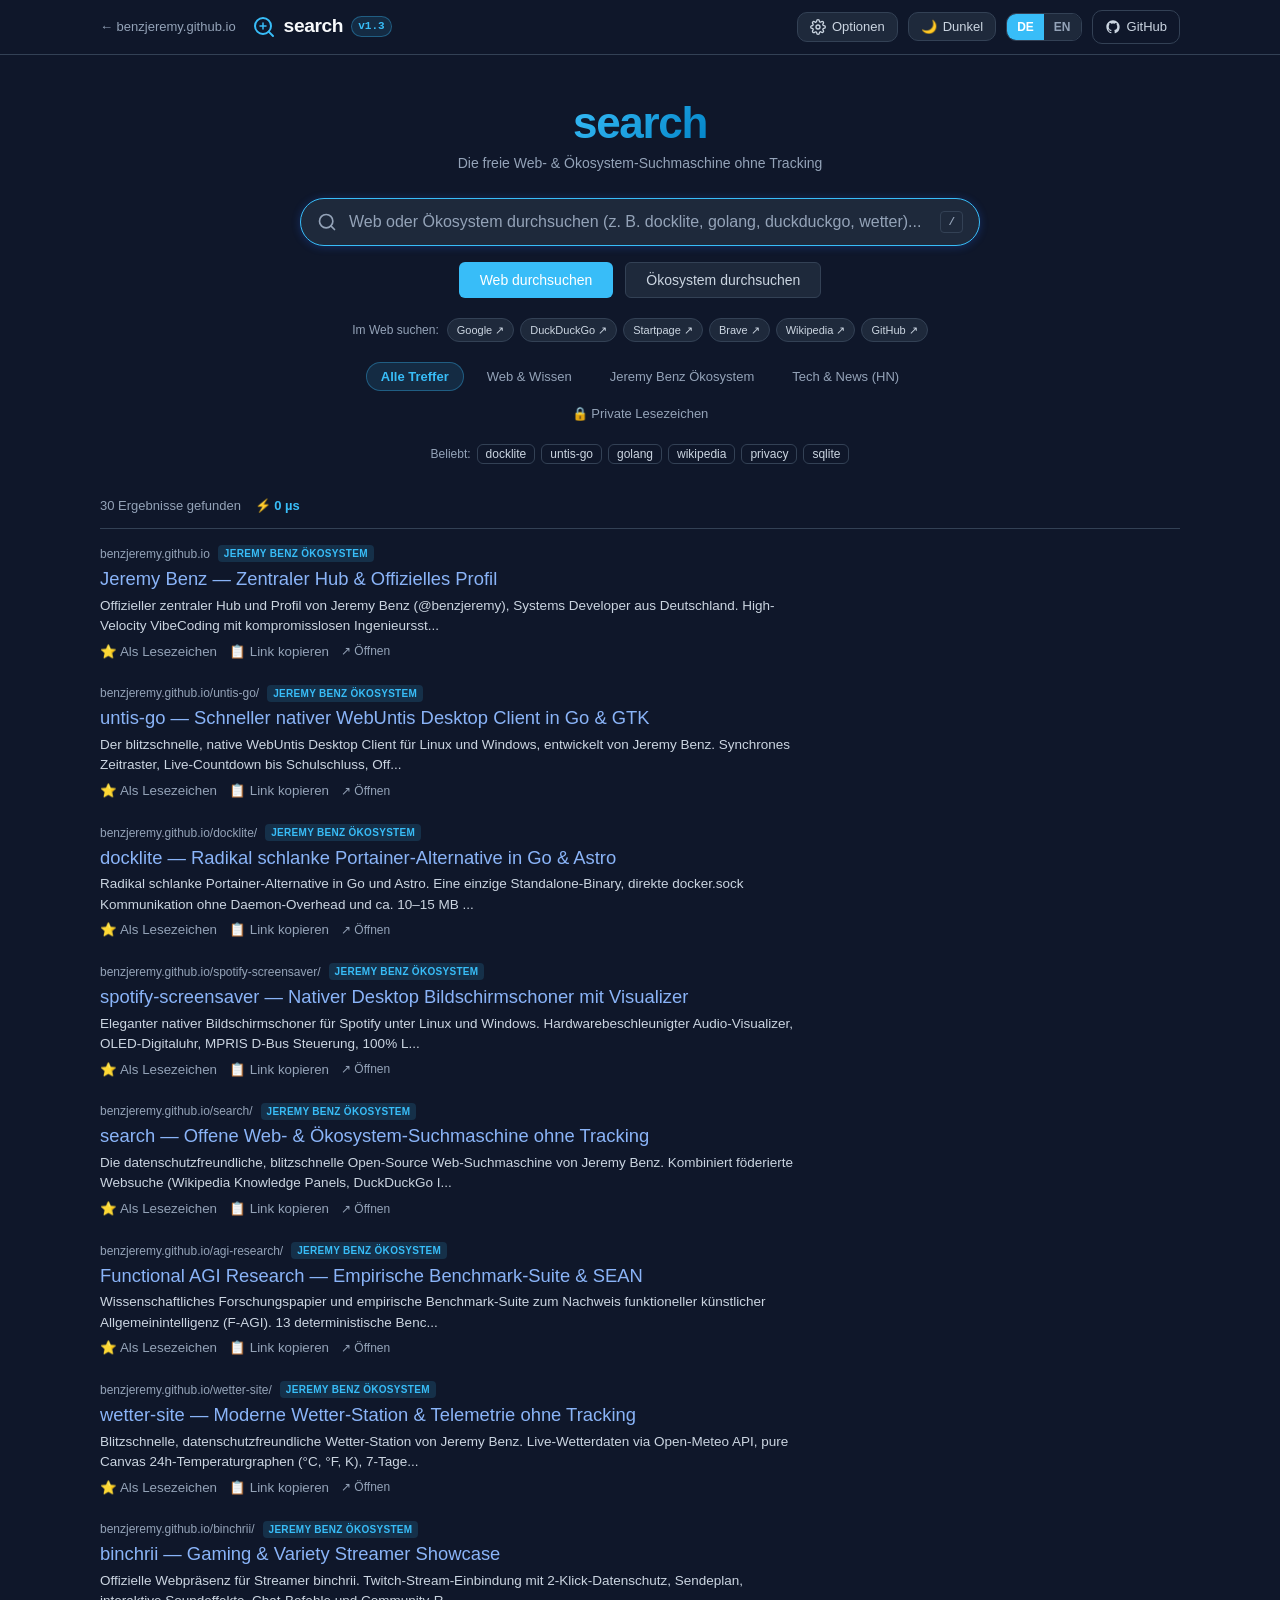
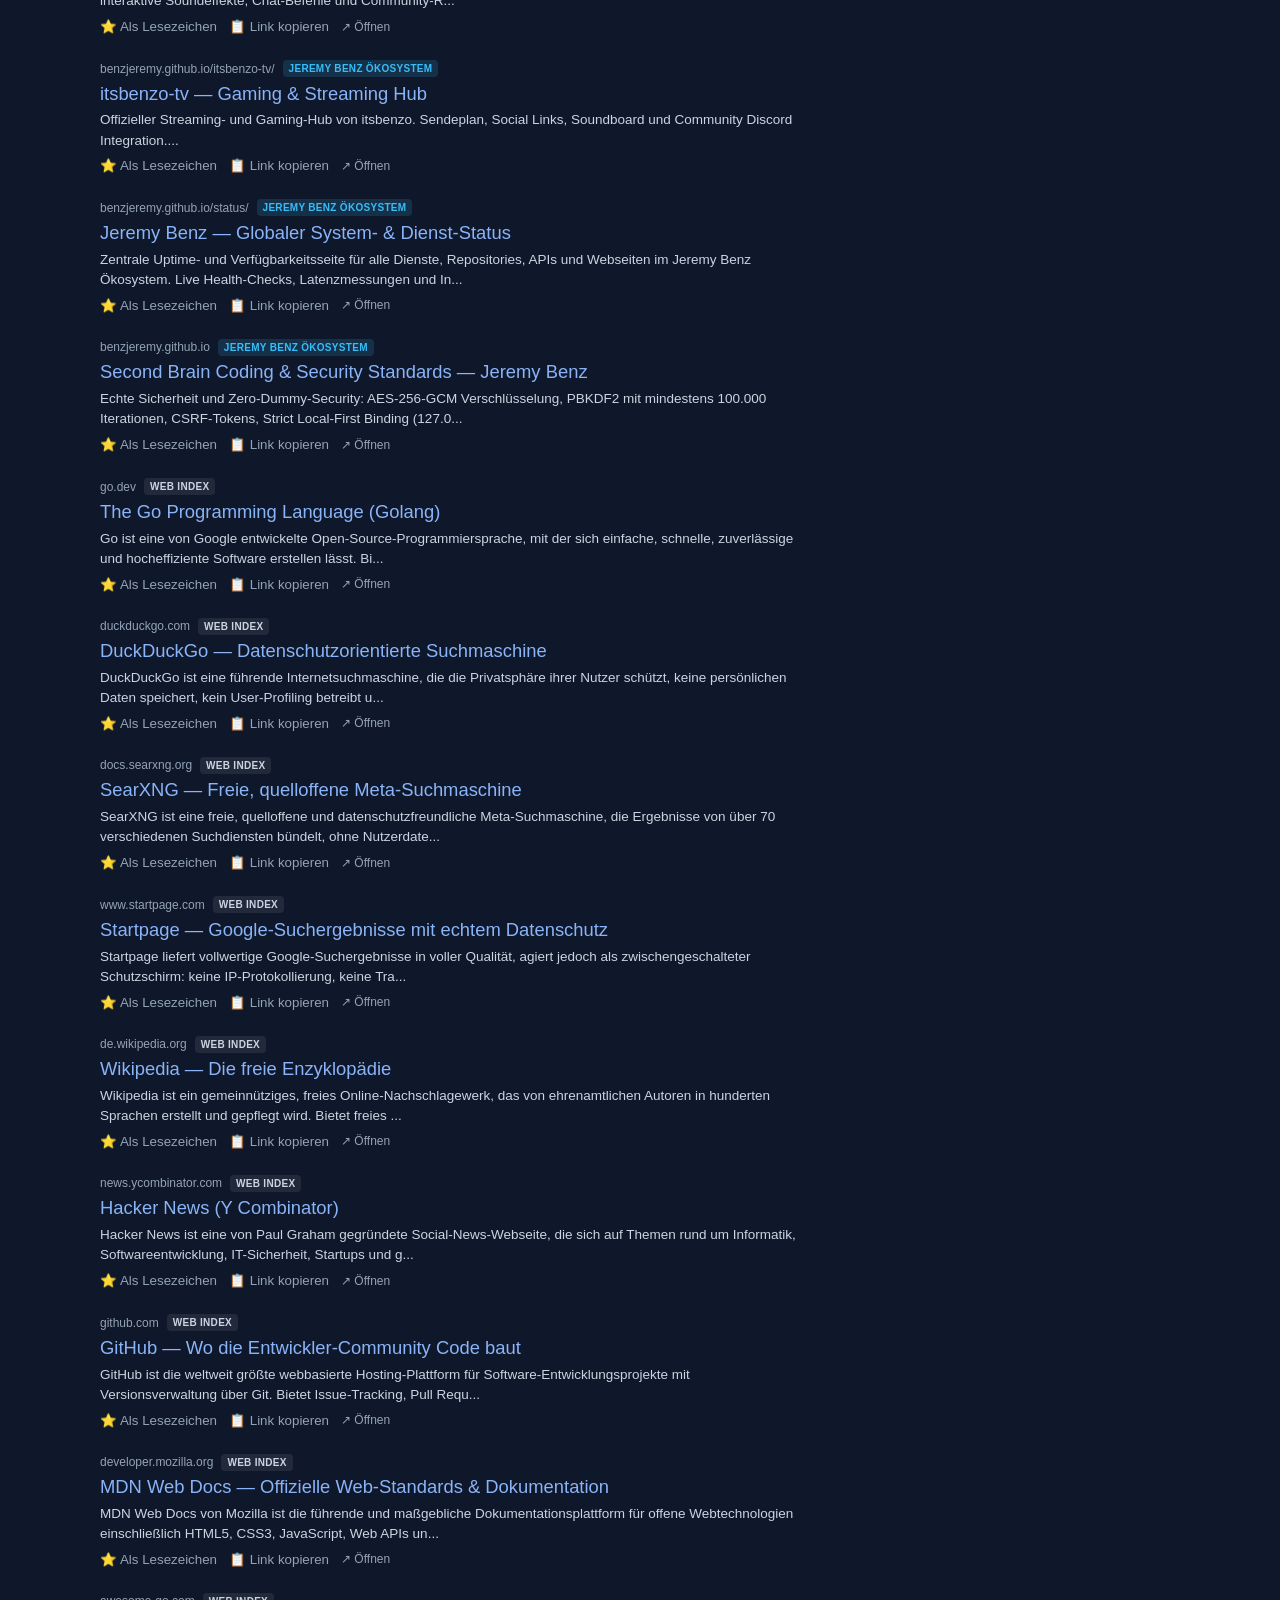
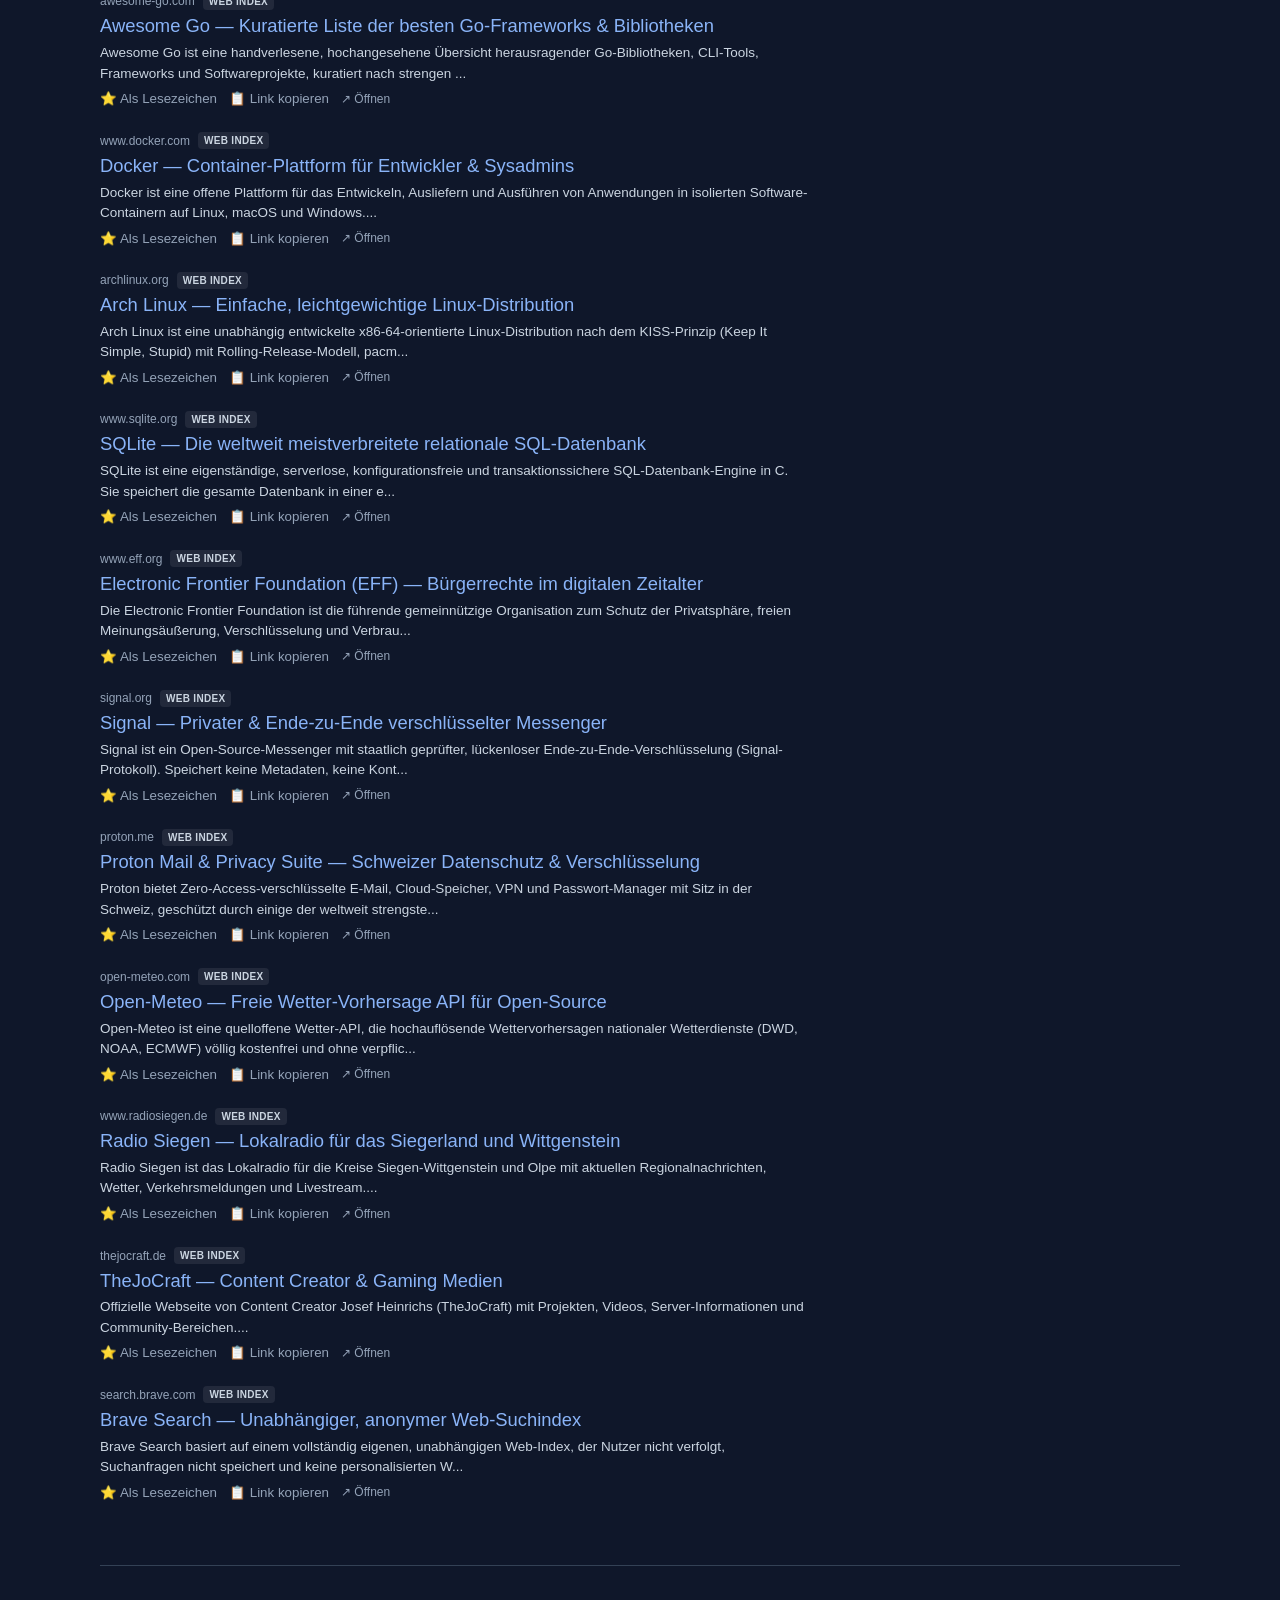
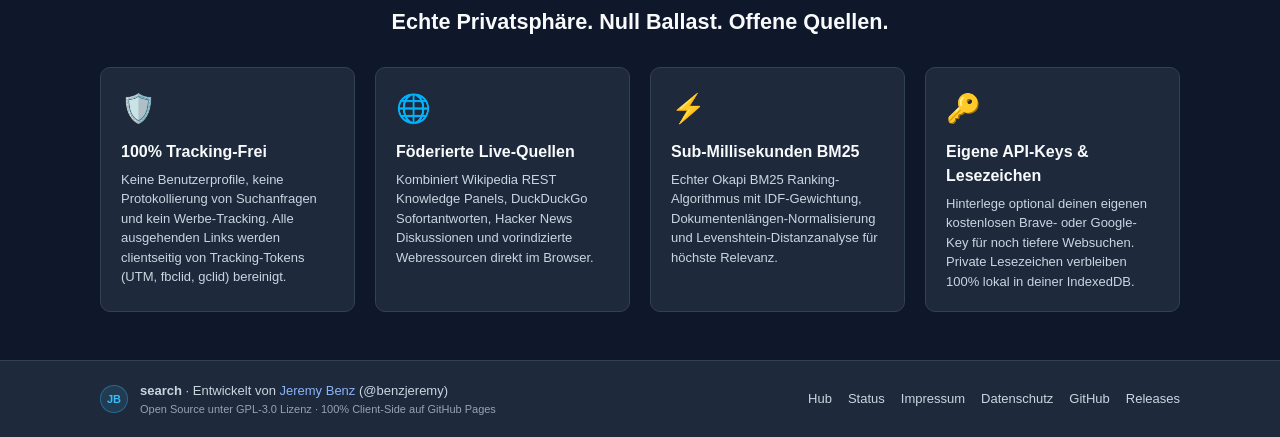
==== commit 35a99556: "feat(web): launch v1.3 real open web search engine with live federated sources, dark mode, and zero " ====
--- a/index.html
+++ b/index.html
@@ -1,61 +1,63 @@
 <!DOCTYPE html>
-<html lang="de">
+<html lang="de" data-theme="dark">
 <head>
   <meta charset="UTF-8">
   <meta name="viewport" content="width=device-width, initial-scale=1.0">
-  <title>search — Ultra-Fast, Privacy-First Search Engine in Go</title>
-  <meta name="description" content="search: Die blitzschnelle, datenschutzorientierte Volltext-Suchmaschine in Go von Jeremy Benz. Invertierter Volltext-Index, Okapi BM25 Ranking, Levenshtein Fuzzy-Matching und Zero Telemetry.">
+  <title>search — Offene Web- & Ökosystem-Suchmaschine</title>
+  <meta name="description" content="search: Die blitzschnelle, datenschutzfreundliche Web-Suchmaschine von Jeremy Benz. Föderierte Websuche, Wikipedia Knowledge Cards, Okapi BM25 Ranking, Zero Tracking und IndexedDB Lesezeichentresor.">
   
   <meta property="og:type" content="website">
-  <meta property="og:title" content="search — Ultra-Fast, Privacy-First Search Engine in Go">
-  <meta property="og:description" content="Invertierter Volltext-Index, Okapi BM25 Ranking, Typo-Toleranz und Zero Telemetry. Entwickelt von Jeremy Benz.">
+  <meta property="og:title" content="search — Offene Web- & Ökosystem-Suchmaschine">
+  <meta property="og:description" content="Föderierte Websuche, Wikipedia Knowledge Cards, DuckDuckGo & Hacker News Integration, Okapi BM25 Ranking und 100% Zero Tracking.">
   <meta property="og:url" content="https://benzjeremy.github.io/search/">
   
   <meta name="twitter:card" content="summary">
-  <meta name="twitter:title" content="search — Privacy-First Search Engine in Go">
-  <meta name="twitter:description" content="Invertierter Volltext-Index, BM25 Ranking und REST API. Entwickelt von Jeremy Benz.">
+  <meta name="twitter:title" content="search — Privacy-First Web Search Engine">
+  <meta name="twitter:description" content="Federated web search with Wikipedia knowledge cards, DuckDuckGo answers, BM25 ranking and zero tracking.">
 
   <link rel="icon" type="image/svg+xml" href="favicon.svg">
   <link rel="stylesheet" href="style.css">
 </head>
 <body>
 
-  <!-- Site Navigation -->
+  <!-- Site Header -->
   <header class="site-header">
     <div class="nav-container">
       <div class="nav-left">
-        <a href="https://benzjeremy.github.io/" class="hub-back-link">
+        <a href="https://benzjeremy.github.io/" class="hub-back-link" title="Zurück zum Hauptprofil">
           ← benzjeremy.github.io
         </a>
-        <a href="#" class="brand-link">
-          <svg class="brand-icon" viewBox="0 0 24 24" fill="none" stroke="#38bdf8" stroke-width="2" stroke-linecap="round" stroke-linejoin="round">
+        <a href="#" class="brand-link" id="brand-logo-link">
+          <svg class="brand-icon" viewBox="0 0 24 24" fill="none" stroke="currentColor" stroke-width="2" stroke-linecap="round" stroke-linejoin="round">
             <circle cx="11" cy="11" r="8"></circle>
             <line x1="21" y1="21" x2="16.65" y2="16.65"></line>
-            <line x1="11" y1="8" x2="11" y2="14" stroke="#00f2fe" stroke-width="1.5"></line>
-            <line x1="8" y1="11" x2="14" y2="11" stroke="#00f2fe" stroke-width="1.5"></line>
+            <line x1="11" y1="8" x2="11" y2="14" stroke="currentColor" stroke-width="1.5"></line>
+            <line x1="8" y1="11" x2="14" y2="11" stroke="currentColor" stroke-width="1.5"></line>
           </svg>
           <span class="brand-name">search</span>
-          <span class="brand-ver">v1.2</span>
+          <span class="brand-ver">v1.3</span>
         </a>
       </div>
 
       <button class="mobile-toggle" id="mobile-toggle" aria-label="Menü umschalten" aria-expanded="false">☰</button>
 
       <nav class="main-nav" id="main-nav">
-        <a href="#search">Suche</a>
-        <a href="#features">Features</a>
-        <a href="#architecture">Architektur</a>
-        <a href="#comparison">Vergleich</a>
-        <a href="#api">REST-API</a>
-        <a href="#about">Über das Projekt</a>
-        <a href="https://benzjeremy.github.io/status/" target="_blank" rel="noopener noreferrer">Status</a>
-
-        <div class="lang-switch">
-          <button type="button" class="lang-btn active" onclick="setLang('de')">DE</button>
-          <button type="button" class="lang-btn" onclick="setLang('en')">EN</button>
-        </div>
-
-        <a href="https://github.com/benzjeremy/search" target="_blank" rel="noopener" class="github-nav-btn">
+        <button type="button" class="nav-action-btn" id="btn-open-settings" title="Suchmaschinen-Einstellungen">
+          <svg viewBox="0 0 24 24" width="16" height="16" fill="none" stroke="currentColor" stroke-width="2"><circle cx="12" cy="12" r="3"></circle><path d="M19.4 15a1.65 1.65 0 0 0 .33 1.82l.06.06a2 2 0 0 1 0 2.83 2 2 0 0 1-2.83 0l-.06-.06a1.65 1.65 0 0 0-1.82-.33 1.65 1.65 0 0 0-1 1.51V21a2 2 0 0 1-2 2 2 2 0 0 1-2-2v-.09A1.65 1.65 0 0 0 9 19.4a1.65 1.65 0 0 0-1.82.33l-.06.06a2 2 0 0 1-2.83 0 2 2 0 0 1 0-2.83l.06-.06a1.65 1.65 0 0 0 .33-1.82 1.65 1.65 0 0 0-1.51-1H3a2 2 0 0 1-2-2 2 2 0 0 1 2-2h.09A1.65 1.65 0 0 0 4.6 9a1.65 1.65 0 0 0-.33-1.82l-.06-.06a2 2 0 0 1 0-2.83 2 2 0 0 1 2.83 0l.06.06a1.65 1.65 0 0 0 1.82.33H9a1.65 1.65 0 0 0 1-1.51V3a2 2 0 0 1 2-2 2 2 0 0 1 2 2v.09a1.65 1.65 0 0 0 1 1.51 1.65 1.65 0 0 0 1.82-.33l.06-.06a2 2 0 0 1 2.83 0 2 2 0 0 1 0 2.83l-.06.06a1.65 1.65 0 0 0-.33 1.82V9a1.65 1.65 0 0 0 1.51 1H21a2 2 0 0 1 2 2 2 2 0 0 1-2 2h-.09a1.65 1.65 0 0 0-1.51 1z"></path></svg>
+          <span data-lang-de="Optionen" data-lang-en="Settings">Optionen</span>
+        </button>
+
+        <button type="button" class="nav-action-btn" id="btn-theme-toggle" title="Design umschalten (Hell/Dunkel)">
+          <span id="theme-icon">🌙</span>
+          <span id="theme-label" data-lang-de="Dunkel" data-lang-en="Dark">Dunkel</span>
+        </button>
+
+        <div class="lang-switch" role="group" aria-label="Sprachauswahl">
+          <button type="button" class="lang-btn active" id="lang-de-btn" onclick="setLang('de')">DE</button>
+          <button type="button" class="lang-btn" id="lang-en-btn" onclick="setLang('en')">EN</button>
+        </div>
+
+        <a href="https://github.com/benzjeremy/search" target="_blank" rel="noopener noreferrer" class="github-nav-btn" title="Quellcode auf GitHub">
           <svg viewBox="0 0 24 24" width="16" height="16" fill="currentColor"><path d="M12 2C6.477 2 2 6.484 2 12.017c0 4.425 2.865 8.18 6.839 9.504.5.092.682-.217.682-.483 0-.237-.008-.868-.013-1.703-2.782.605-3.369-1.343-3.369-1.343-.454-1.158-1.11-1.466-1.11-1.466-.908-.62.069-.608.069-.608 1.003.07 1.53 1.032 1.53 1.032.892 1.53 2.341 1.088 2.91.832.092-.647.35-1.088.636-1.338-2.22-.253-4.555-1.113-4.555-4.951 0-1.093.39-1.988 1.029-2.688-.103-.253-.446-1.272.098-2.65 0 0 .84-.27 2.75 1.026A9.564 9.564 0 0112 6.844c.85.004 1.705.115 2.504.337 1.909-1.296 2.747-1.027 2.747-1.027.546 1.379.202 2.398.1 2.651.64.7 1.028 1.595 1.028 2.688 0 3.848-2.339 4.695-4.566 4.943.359.309.678.92.678 1.855 0 1.338-.012 2.419-.012 2.747 0 .268.18.58.688.482A10.019 10.019 0 0022 12.017C22 6.484 17.522 2 12 2z"/></svg>
           <span>GitHub</span>
         </a>
@@ -63,315 +65,360 @@
     </div>
   </header>
 
-  <!-- Hero & Live Search Section -->
-  <section class="hero-section" id="search">
-    <div class="hero-glow"></div>
-    
-    <div class="hero-badges">
-      <span class="hero-badge release-badge" style="background: rgba(56, 189, 248, 0.15); border-color: #38bdf8; color: #38bdf8; font-weight:700;">🚀 Release v1.2 [Desktop &amp; Private Vault]</span>
-      <span class="hero-badge">⚡ Pure Go BM25 Engine</span>
-      <span class="hero-badge">🔒 Zero Telemetry &amp; Local-First</span>
-      <a href="https://github.com/benzjeremy/search/blob/main/LICENSE" target="_blank" rel="noopener" class="hero-badge">GPL-3.0 Lizenz</a>
-    </div>
-
-    <h1 class="hero-title">
-      Ultra-schnelle Suche.<br>
-      <span class="gradient-text">100% Privacy &amp; Null Ballast.</span>
-    </h1>
-
-    <p class="hero-subtitle">
-      Invertierter Volltext-Index mit Okapi BM25 Ranking, nativer WebKitGTK-Desktop-Integration, clientseitigem IndexedDB-Lesezeichentresor und extrem geringem Speicherbedarf.
-    </p>
-
-    <!-- Desktop Download CTAs -->
-    <div class="download-grid" style="max-width: 640px; margin: 1rem auto 1.25rem auto;">
-      <a href="https://github.com/benzjeremy/search/releases/tag/v1.2" target="_blank" rel="noopener noreferrer" class="btn-download-hero primary">
-        <svg viewBox="0 0 24 24" width="22" height="22" fill="currentColor"><path d="M19.35 10.04C18.67 6.59 15.64 4 12 4 9.11 4 6.6 5.64 5.35 8.04 2.34 8.36 0 10.91 0 14c0 3.31 2.69 6 6 6h13c2.76 0 5-2.24 5-5 0-2.64-2.05-4.78-4.65-4.96zM17 13l-5 5-5-5h3V9h4v4h3z"/></svg>
-        <div>
-          <span style="font-weight: 700; font-size: 14px; display: block;">Download für Linux</span>
-          <span style="font-size: 11px; color: var(--text-muted);">v1.2 x86_64 (.tar.gz)</span>
-        </div>
-      </a>
-      <a href="https://github.com/benzjeremy/search/releases/tag/v1.2" target="_blank" rel="noopener noreferrer" class="btn-download-hero">
-        <svg viewBox="0 0 24 24" width="22" height="22" fill="currentColor"><path d="M0 3.449L9.75 2.1v9.451H0m10.949-9.602L24 0v11.4H10.949M0 12.6h9.75v9.451L0 20.699M10.949 12.6H24V24l-12.9-1.801"/></svg>
-        <div>
-          <span style="font-weight: 700; font-size: 14px; display: block;">Download für Windows</span>
-          <span style="font-size: 11px; color: var(--text-muted);">v1.2 x86_64 (.zip)</span>
-        </div>
-      </a>
-    </div>
-
-    <!-- Quick Go Install -->
-    <div class="code-box" style="max-width: 640px; margin: 0 auto 1.5rem auto;">
-      <button class="copy-cmd-btn" data-copy-target="go-install-search">Kopieren</button>
-      <pre id="go-install-search">go install github.com/benzjeremy/search/cmd/search@latest</pre>
-    </div>
-
-    <!-- Search Box -->
-    <div class="search-box-wrapper">
-      <div class="search-input-group">
-        <svg class="search-icon" viewBox="0 0 24 24" fill="none" stroke="currentColor" stroke-width="2" stroke-linecap="round" stroke-linejoin="round">
-          <circle cx="11" cy="11" r="8"></circle>
-          <line x1="21" y1="21" x2="16.65" y2="16.65"></line>
-        </svg>
-        <input type="text" id="search-input" class="search-input" placeholder="Suchbegriff eingeben (z. B. docklite, untis-go, aes-256, f-agi)..." autofocus autocomplete="off" spellcheck="false">
-        <button type="button" id="search-clear" class="search-clear-btn" title="Suche leeren">✕</button>
-        <div class="shortcut-badge" title="Drücke / oder Strg+K zum Suchen">/</div>
-      </div>
-    </div>
-
-    <!-- Private Mode & IndexedDB Bookmarks Controls -->
-    <div class="private-mode-controls">
-      <button type="button" id="btn-private-mode" class="btn-private-toggle" title="Aktiviert lokale IndexedDB Lesezeichen-Suche">
-        <span>🔒 Privater Modus:</span>
-        <strong id="private-mode-status">Inaktiv</strong>
-      </button>
-      <button type="button" id="btn-open-add-bm" class="btn-bm-action">
-        <span>＋ Lesezeichen hinzufügen</span>
-      </button>
-      <button type="button" id="btn-open-sync-bm" class="btn-bm-action">
-        <span>💾 Backup / Export (JSON)</span>
-      </button>
-    </div>
-
-    <!-- Category Filter Pills -->
-    <div class="category-pills">
-      <button type="button" class="category-pill active" data-cat="">Alle Kategorien</button>
-      <button type="button" class="category-pill" data-cat="tools">Go Tools & Systeme</button>
-      <button type="button" class="category-pill" data-cat="research">Forschung & KI</button>
-      <button type="button" class="category-pill" data-cat="security">Sicherheit & Standards</button>
-      <button type="button" class="category-pill" data-cat="showcases">Web & Showcases</button>
-    </div>
-
-    <!-- Quick Query Suggestions -->
-    <div class="quick-queries">
-      <span>Beliebte Suchen:</span>
-      <button type="button" class="quick-query-btn" data-q="docklite">docklite</button>
-      <button type="button" class="quick-query-btn" data-q="untis-go">untis-go</button>
-      <button type="button" class="quick-query-btn" data-q="spotify">spotify</button>
-      <button type="button" class="quick-query-btn" data-q="aes-256">aes-256</button>
-      <button type="button" class="quick-query-btn" data-q="f-agi">f-agi</button>
-      <button type="button" class="quick-query-btn" data-q="wetter">wetter</button>
-    </div>
-
-    <!-- Live Search Results Meta -->
-    <div class="results-meta-bar">
-      <span id="results-count">Lade Index...</span>
-      <span class="results-latency" id="results-latency">⚡ 0.00 ms</span>
-    </div>
-
-    <!-- Results Feed -->
-    <div class="results-container" id="search-results">
-      <!-- Injected via app.js -->
-    </div>
-  </section>
-
-  <!-- Features Section -->
-  <section class="section" id="features">
-    <div class="section-container">
-      <div class="section-header">
-        <h2 class="section-title">Ingenieursmerkmale</h2>
-        <p class="section-desc">Entwickelt nach den kompromisslosen Second-Brain-Standards von Jeremy Benz: pure Performance, echte Sicherheit und null unnötiger Overhead.</p>
-      </div>
-
-      <div class="features-grid">
-        <div class="feature-card">
-          <div class="card-icon">🎯</div>
-          <h3>Okapi BM25 Ranking</h3>
-          <p>Mathematisch präzise Relevanzbewertung mit dynamischer IDF-Dämpfung, Dokumentenlängen-Normalisierung und gezieltem Boosting für Titel und Schlagwörter.</p>
-        </div>
-
-        <div class="feature-card">
-          <div class="card-icon">⚡</div>
-          <h3>Unter 100 µs Latenz</h3>
-          <p>Extrem speichereffizienter invertierter Index in Go. Suchanfragen werden typischerweise im zweistelligen Mikrosekundenbereich beantwortet.</p>
-        </div>
-
-        <div class="feature-card">
-          <div class="card-icon">🔤</div>
-          <h3>Fuzzy Matching & Typo-Toleranz</h3>
-          <p>Tippfehler werden dank optimierter Levenshtein-Distanzanalyse automatisch kompensiert, selbst wenn der Nutzer sich um 1–2 Zeichen vertippt.</p>
-        </div>
-
-        <div class="feature-card">
-          <div class="card-icon">🛡️</div>
-          <h3>Zero Dummy Security</h3>
-          <p>Strikte Bindung an 127.0.0.1, integrierter DNS-Rebinding-Schutz gegen bösartige Webseiten und kryptografische 256-Bit API-Tokens.</p>
-        </div>
-
-        <div class="feature-card">
-          <div class="card-icon">📂</div>
-          <h3>Lokaler Dateisystem-Crawler</h3>
-          <p>Indiziert rekursiv Markdown-Archive, Go-Quellcodedateien und Dokumente mit einstellbaren Ignore-Regeln (ignoriert .git, node_modules und Binaries).</p>
-        </div>
-
-        <div class="feature-card">
-          <div class="card-icon">🌐</div>
-          <h3>Dualer CLI- & Server-Modus</h3>
-          <p>Nutzbar als sofortige Kommandozeilenabfrage (<code>search -query="..."</code>) oder als hochperformanter lokaler HTTP-Daemon mit REST-API.</p>
-        </div>
-      </div>
-    </div>
-  </section>
-
-  <!-- Comparison Section -->
-  <section class="section" id="comparison">
-    <div class="section-container">
-      <div class="section-header">
-        <h2 class="section-title">Architektur-Vergleich</h2>
-        <p class="section-desc">Warum wir keine 2 GB Java-Dämonen oder Node-Cluster brauchen, um Dokumente und Code blitzschnell zu durchsuchen.</p>
-      </div>
-
-      <div class="table-wrapper">
-        <table class="comparison-table">
-          <thead>
-            <tr>
-              <th>Suchmaschine</th>
-              <th>Sprache</th>
-              <th>RAM-Verbrauch</th>
-              <th>Startzeit</th>
-              <th>Ranking-Algorithmus</th>
-              <th>Local-First & Telemetrie</th>
-            </tr>
-          </thead>
-          <tbody>
-            <tr class="highlight-row">
-              <td><strong>search (Jeremy Benz)</strong></td>
-              <td>Go (Pure)</td>
-              <td><span class="tag-badge-green">&lt; 10 MB</span></td>
-              <td><span class="tag-badge-green">&lt; 5 ms</span></td>
-              <td>Okapi BM25 + Levenshtein</td>
-              <td><span class="tag-badge-green">100% Local-First / Zero Telemetrie</span></td>
-            </tr>
-            <tr>
-              <td>Elasticsearch</td>
-              <td>Java</td>
-              <td><span class="tag-badge-red">~2000 MB</span></td>
-              <td><span class="tag-badge-red">~15–30 s</span></td>
-              <td>BM25 (Lucene)</td>
-              <td>Schwerer Daemon / Telemetrie</td>
-            </tr>
-            <tr>
-              <td>Meilisearch</td>
-              <td>Rust</td>
-              <td>~150–300 MB</td>
-              <td>~1–2 s</td>
-              <td>Typo-first Buckets</td>
-              <td>Opt-out Telemetrie</td>
-            </tr>
-            <tr>
-              <td>Ripgrep</td>
-              <td>Rust (CLI only)</td>
-              <td>~5 MB</td>
-              <td>~2 ms</td>
-              <td>Regex (Kein BM25 Ranking)</td>
-              <td>Nur CLI, kein API-Server</td>
-            </tr>
-          </tbody>
-        </table>
-      </div>
-    </div>
-  </section>
-
-  <!-- REST API Documentation Section -->
-  <section class="section" id="api">
-    <div class="section-container">
-      <div class="section-header">
-        <h2 class="section-title">REST-API Schnittstelle</h2>
-        <p class="section-desc">Binde <code>search</code> direkt in eigene Scripts, Raycast-Workflows oder Desktop-Clients ein.</p>
-      </div>
-
-      <div class="features-grid">
-        <div class="feature-card">
-          <h3>1. Suche durchführen</h3>
-          <p>Gibt Treffer inklusive BM25-Scores und hervorgehobener Textausschnitte zurück.</p>
-          <div class="code-box">
-            <button class="copy-cmd-btn" data-copy-target="curl-search">Kopieren</button>
-            <pre id="curl-search">curl "http://127.0.0.1:8080/api/search?q=untis&limit=5"</pre>
-          </div>
-        </div>
-
-        <div class="feature-card">
-          <h3>2. Neues Dokument indizieren</h3>
-          <p>Geschützt mit kryptografischem 256-Bit Bearer-Token.</p>
-          <div class="code-box">
-            <button class="copy-cmd-btn" data-copy-target="curl-index">Kopieren</button>
-            <pre id="curl-index">curl -X POST "http://127.0.0.1:8080/api/index" \
-  -H "Authorization: Bearer &lt;TOKEN&gt;" \
-  -H "Content-Type: application/json" \
-  -d '{"id":"custom-1","title":"Mein Tool","content":"Beschreibung..."}'</pre>
-          </div>
-        </div>
-      </div>
-    </div>
-  </section>
-
-  <!-- Footer -->
-  <footer class="site-footer" id="about">
+  <!-- Hero & Primary Search Engine -->
+  <main class="main-content">
+    <section class="search-hero">
+      <div class="hero-brand">
+        <h1 class="brand-title">
+          <span class="brand-logo-text">search</span>
+        </h1>
+        <p class="brand-subtitle" data-lang-de="Die freie Web- &amp; Ökosystem-Suchmaschine ohne Tracking" data-lang-en="The open web &amp; ecosystem search engine without tracking">
+          Die freie Web- &amp; Ökosystem-Suchmaschine ohne Tracking
+        </p>
+      </div>
+
+      <!-- Search Input Container -->
+      <div class="search-container">
+        <form id="search-form" role="search" onsubmit="return false;">
+          <div class="search-bar">
+            <svg class="search-bar-icon" viewBox="0 0 24 24" fill="none" stroke="currentColor" stroke-width="2" stroke-linecap="round" stroke-linejoin="round">
+              <circle cx="11" cy="11" r="8"></circle>
+              <line x1="21" y1="21" x2="16.65" y2="16.65"></line>
+            </svg>
+            <input 
+              type="text" 
+              id="search-input" 
+              class="search-input" 
+              placeholder="Web oder Ökosystem durchsuchen (z. B. docklite, golang, duckduckgo, wetter)..."
+              data-placeholder-de="Web oder Ökosystem durchsuchen (z. B. docklite, golang, duckduckgo, wetter)..."
+              data-placeholder-en="Search web or ecosystem (e.g. docklite, golang, duckduckgo, weather)..."
+              autofocus 
+              autocomplete="off" 
+              spellcheck="false"
+              aria-label="Suchanfrage"
+            >
+            <button type="button" id="search-clear" class="search-clear-btn" title="Eingabe leeren" style="display:none;">✕</button>
+            <div class="search-shortcut" title="Drücke / zum Suchen">/</div>
+          </div>
+        </form>
+
+        <!-- Autocomplete Suggestions Dropdown -->
+        <div class="suggestions-dropdown" id="suggestions-dropdown" style="display:none;"></div>
+      </div>
+
+      <!-- Primary Action Buttons -->
+      <div class="search-buttons">
+        <button type="button" id="btn-search-web" class="btn-search-primary" data-lang-de="Web durchsuchen" data-lang-en="Search the Web">
+          Web durchsuchen
+        </button>
+        <button type="button" id="btn-search-lucky" class="btn-search-secondary" data-lang-de="Ökosystem durchsuchen" data-lang-en="Search Ecosystem">
+          Ökosystem durchsuchen
+        </button>
+      </div>
+
+      <!-- 1-Click External Web Fallbacks -->
+      <div class="web-fallbacks">
+        <span class="fallbacks-label" data-lang-de="Im Web suchen:" data-lang-en="Search directly on:">Im Web suchen:</span>
+        <div class="fallback-chips">
+          <a href="#" class="fallback-chip" data-engine="google" target="_blank" rel="noopener noreferrer" title="Auf Google suchen">Google ↗</a>
+          <a href="#" class="fallback-chip" data-engine="duckduckgo" target="_blank" rel="noopener noreferrer" title="Auf DuckDuckGo suchen">DuckDuckGo ↗</a>
+          <a href="#" class="fallback-chip" data-engine="startpage" target="_blank" rel="noopener noreferrer" title="Auf Startpage suchen">Startpage ↗</a>
+          <a href="#" class="fallback-chip" data-engine="brave" target="_blank" rel="noopener noreferrer" title="Auf Brave Search suchen">Brave ↗</a>
+          <a href="#" class="fallback-chip" data-engine="wikipedia" target="_blank" rel="noopener noreferrer" title="Auf Wikipedia suchen">Wikipedia ↗</a>
+          <a href="#" class="fallback-chip" data-engine="github" target="_blank" rel="noopener noreferrer" title="Auf GitHub suchen">GitHub ↗</a>
+        </div>
+      </div>
+
+      <!-- Search Category & Scope Tabs -->
+      <div class="category-tabs" role="tablist">
+        <button type="button" class="category-tab active" data-tab="all" role="tab" aria-selected="true" data-lang-de="Alle Treffer" data-lang-en="All Results">
+          Alle Treffer
+        </button>
+        <button type="button" class="category-tab" data-tab="web" role="tab" aria-selected="false" data-lang-de="Web &amp; Wissen" data-lang-en="Web &amp; Knowledge">
+          Web &amp; Wissen
+        </button>
+        <button type="button" class="category-tab" data-tab="ecosystem" role="tab" aria-selected="false" data-lang-de="Jeremy Benz Ökosystem" data-lang-en="Jeremy Benz Ecosystem">
+          Jeremy Benz Ökosystem
+        </button>
+        <button type="button" class="category-tab" data-tab="news" role="tab" aria-selected="false" data-lang-de="Tech &amp; News (HN)" data-lang-en="Tech &amp; News (HN)">
+          Tech &amp; News (HN)
+        </button>
+        <button type="button" class="category-tab" data-tab="bookmarks" role="tab" aria-selected="false" data-lang-de="🔒 Private Lesezeichen" data-lang-en="🔒 Private Bookmarks">
+          🔒 Private Lesezeichen
+        </button>
+      </div>
+
+      <!-- Quick query tags -->
+      <div class="quick-tags">
+        <span class="quick-tags-label" data-lang-de="Beliebt:" data-lang-en="Trending:">Beliebt:</span>
+        <button type="button" class="quick-tag-btn" data-q="docklite">docklite</button>
+        <button type="button" class="quick-tag-btn" data-q="untis-go">untis-go</button>
+        <button type="button" class="quick-tag-btn" data-q="golang">golang</button>
+        <button type="button" class="quick-tag-btn" data-q="wikipedia">wikipedia</button>
+        <button type="button" class="quick-tag-btn" data-q="privacy">privacy</button>
+        <button type="button" class="quick-tag-btn" data-q="sqlite">sqlite</button>
+      </div>
+    </section>
+
+    <!-- Results Section -->
+    <section class="results-wrapper" id="results-wrapper">
+      <!-- Status & Latency Bar -->
+      <div class="results-status-bar">
+        <div class="status-left">
+          <span id="results-count" data-lang-de="Lade Suchindex..." data-lang-en="Loading search index...">Lade Suchindex...</span>
+          <span class="status-latency" id="results-latency">⚡ 0.00 ms</span>
+        </div>
+        <div class="status-right" id="private-actions-bar" style="display:none;">
+          <button type="button" id="btn-add-bookmark" class="btn-sm-action" data-lang-de="＋ Lesezeichen hinzufügen" data-lang-en="＋ Add Bookmark">
+            ＋ Lesezeichen hinzufügen
+          </button>
+          <button type="button" id="btn-sync-bookmarks" class="btn-sm-action" data-lang-de="💾 Backup (JSON)" data-lang-en="💾 Backup (JSON)">
+            💾 Backup (JSON)
+          </button>
+        </div>
+      </div>
+
+      <!-- Two-Column Results Grid: Left = Web/Ecosystem Hits, Right = Knowledge Card -->
+      <div class="results-layout">
+        <div class="results-main" id="search-results">
+          <!-- Injected via app.js -->
+        </div>
+
+        <aside class="results-sidebar" id="knowledge-sidebar" style="display:none;">
+          <div class="knowledge-card" id="knowledge-card">
+            <!-- Injected via app.js -->
+          </div>
+        </aside>
+      </div>
+    </section>
+
+    <!-- Engineering & Privacy Philosophy Section -->
+    <section class="info-section">
+      <div class="info-container">
+        <h2 class="info-heading" data-lang-de="Echte Privatsphäre. Null Ballast. Offene Quellen." data-lang-en="Genuine Privacy. Zero Bloat. Open Sources.">
+          Echte Privatsphäre. Null Ballast. Offene Quellen.
+        </h2>
+        <div class="info-grid">
+          <div class="info-card">
+            <div class="info-card-icon">🛡️</div>
+            <h3 data-lang-de="100% Tracking-Frei" data-lang-en="100% Tracking-Free">100% Tracking-Frei</h3>
+            <p data-lang-de="Keine Benutzerprofile, keine Protokollierung von Suchanfragen und kein Werbe-Tracking. Alle ausgehenden Links werden clientseitig von Tracking-Tokens (UTM, fbclid, gclid) bereinigt." data-lang-en="Zero user profiling, zero query logging, and zero ad tracking. All outgoing links are sanitized client-side from tracking tokens (UTM, fbclid, gclid).">
+              Keine Benutzerprofile, keine Protokollierung von Suchanfragen und kein Werbe-Tracking. Alle ausgehenden Links werden clientseitig von Tracking-Tokens (UTM, fbclid, gclid) bereinigt.
+            </p>
+          </div>
+
+          <div class="info-card">
+            <div class="info-card-icon">🌐</div>
+            <h3 data-lang-de="Föderierte Live-Quellen" data-lang-en="Federated Live Sources">Föderierte Live-Quellen</h3>
+            <p data-lang-de="Kombiniert Wikipedia REST Knowledge Panels, DuckDuckGo Sofortantworten, Hacker News Diskussionen und vorindizierte Webressourcen direkt im Browser." data-lang-en="Combines Wikipedia REST knowledge panels, DuckDuckGo instant answers, Hacker News discussions, and pre-indexed web resources directly inside your browser.">
+              Kombiniert Wikipedia REST Knowledge Panels, DuckDuckGo Sofortantworten, Hacker News Diskussionen und vorindizierte Webressourcen direkt im Browser.
+            </p>
+          </div>
+
+          <div class="info-card">
+            <div class="info-card-icon">⚡</div>
+            <h3 data-lang-de="Sub-Millisekunden BM25" data-lang-en="Sub-Millisecond BM25">Sub-Millisekunden BM25</h3>
+            <p data-lang-de="Echter Okapi BM25 Ranking-Algorithmus mit IDF-Gewichtung, Dokumentenlängen-Normalisierung und Levenshtein-Distanzanalyse für höchste Relevanz." data-lang-en="Authentic Okapi BM25 ranking algorithm with IDF scoring, document length normalization, and Levenshtein typo compensation for pinpoint precision.">
+              Echter Okapi BM25 Ranking-Algorithmus mit IDF-Gewichtung, Dokumentenlängen-Normalisierung und Levenshtein-Distanzanalyse für höchste Relevanz.
+            </p>
+          </div>
+
+          <div class="info-card">
+            <div class="info-card-icon">🔑</div>
+            <h3 data-lang-de="Eigene API-Keys &amp; Lesezeichen" data-lang-en="Custom API Keys &amp; Bookmarks">Eigene API-Keys &amp; Lesezeichen</h3>
+            <p data-lang-de="Hinterlege optional deinen eigenen kostenlosen Brave- oder Google-Key für noch tiefere Websuchen. Private Lesezeichen verbleiben 100% lokal in deiner IndexedDB." data-lang-en="Optionally plug in your own free Brave or Google search key for deeper web queries. Private bookmarks stay 100% locally in your IndexedDB.">
+              Hinterlege optional deinen eigenen kostenlosen Brave- oder Google-Key für noch tiefere Websuchen. Private Lesezeichen verbleiben 100% lokal in deiner IndexedDB.
+            </p>
+          </div>
+        </div>
+      </div>
+    </section>
+  </main>
+
+  <!-- Site Footer -->
+  <footer class="site-footer">
     <div class="footer-container">
       <div class="footer-left">
-        <div class="brand-avatar" style="width:28px; height:28px; border-radius:50%; background:var(--bg-card); border:1px solid var(--accent-primary); display:flex; align-items:center; justify-content:center; font-weight:800; font-size:11px; color:var(--accent-primary);">JB</div>
-        <span><strong>search</strong> · Entwickelt von <a href="https://github.com/benzjeremy" target="_blank" rel="noopener" style="color:var(--text-primary); text-decoration:none; font-weight:600;">Jeremy Benz</a> (@benzjeremy) · Open Source unter GPL-3.0</span>
+        <div class="footer-avatar">JB</div>
+        <div>
+          <span><strong>search</strong> · <span data-lang-de="Entwickelt von" data-lang-en="Developed by">Entwickelt von</span> <a href="https://github.com/benzjeremy" target="_blank" rel="noopener noreferrer">Jeremy Benz</a> (@benzjeremy)</span>
+          <div class="footer-meta" data-lang-de="Open Source unter GPL-3.0 Lizenz · 100% Client-Side auf GitHub Pages" data-lang-en="Open Source under GPL-3.0 License · 100% Client-Side on GitHub Pages">
+            Open Source unter GPL-3.0 Lizenz · 100% Client-Side auf GitHub Pages
+          </div>
+        </div>
       </div>
       <div class="footer-links">
-        <a href="https://benzjeremy.github.io/">Hub</a>
-        <a href="https://benzjeremy.github.io/impressum.html">Impressum</a>
-        <a href="https://benzjeremy.github.io/datenschutz.html">Datenschutz</a>
-        <a href="https://github.com/benzjeremy/search" target="_blank" rel="noopener">GitHub</a>
-        <a href="https://github.com/benzjeremy/search/releases" target="_blank" rel="noopener">Releases</a>
-        <a href="mailto:benzjeremy@pm.me">Kontakt</a>
+        <a href="https://benzjeremy.github.io/" data-lang-de="Hub" data-lang-en="Hub">Hub</a>
+        <a href="https://benzjeremy.github.io/status/" target="_blank" rel="noopener noreferrer" data-lang-de="Status" data-lang-en="Status">Status</a>
+        <a href="https://benzjeremy.github.io/impressum.html" data-lang-de="Impressum" data-lang-en="Legal Notice">Impressum</a>
+        <a href="https://benzjeremy.github.io/datenschutz.html" data-lang-de="Datenschutz" data-lang-en="Privacy Policy">Datenschutz</a>
+        <a href="https://github.com/benzjeremy/search" target="_blank" rel="noopener noreferrer">GitHub</a>
+        <a href="https://github.com/benzjeremy/search/releases" target="_blank" rel="noopener noreferrer" data-lang-de="Releases" data-lang-en="Releases">Releases</a>
       </div>
     </div>
   </footer>
 
-  <!-- Bookmark Add Modal -->
+  <!-- Settings Modal (Web Sources, API Keys, Appearance) -->
+  <div class="modal-overlay" id="settings-modal" role="dialog" aria-modal="true" aria-labelledby="settings-modal-title">
+    <div class="modal-dialog">
+      <div class="modal-header">
+        <h3 class="modal-title" id="settings-modal-title" data-lang-de="⚙️ Suchmaschinen-Einstellungen" data-lang-en="⚙️ Search Engine Settings">
+          ⚙️ Suchmaschinen-Einstellungen
+        </h3>
+        <button type="button" class="modal-close-btn" id="settings-modal-close" aria-label="Schließen">✕</button>
+      </div>
+
+      <div class="modal-body">
+        <!-- Appearance & Language -->
+        <div class="settings-group">
+          <h4 class="settings-group-title" data-lang-de="Darstellung &amp; Sprache" data-lang-en="Appearance &amp; Language">Darstellung &amp; Sprache</h4>
+          <div class="settings-row">
+            <label for="setting-theme" data-lang-de="Farbschema" data-lang-en="Theme">Farbschema</label>
+            <select id="setting-theme" class="form-select">
+              <option value="dark" data-lang-de="Dunkel (Dark Mode)" data-lang-en="Dark Mode">Dunkel (Dark Mode)</option>
+              <option value="light" data-lang-de="Hell (Light Mode)" data-lang-en="Light Mode">Hell (Light Mode)</option>
+              <option value="auto" data-lang-de="Systemstandard" data-lang-en="System Default">Systemstandard</option>
+            </select>
+          </div>
+          <div class="settings-row">
+            <label for="setting-lang" data-lang-de="Sprache" data-lang-en="Language">Sprache</label>
+            <select id="setting-lang" class="form-select">
+              <option value="de">Deutsch (DE)</option>
+              <option value="en">English (EN)</option>
+            </select>
+          </div>
+        </div>
+
+        <!-- Real Web Search Providers -->
+        <div class="settings-group">
+          <h4 class="settings-group-title" data-lang-de="Aktive Web-Suchquellen" data-lang-en="Active Web Search Sources">Aktive Web-Suchquellen</h4>
+          <label class="checkbox-row">
+            <input type="checkbox" id="setting-src-wiki" checked>
+            <div>
+              <strong data-lang-de="Wikipedia Knowledge Cards" data-lang-en="Wikipedia Knowledge Cards">Wikipedia Knowledge Cards</strong>
+              <div class="setting-desc" data-lang-de="Direkte Zusammenfassungen, Bilder und Artikel-Links via Wikipedia REST API." data-lang-en="Instant summaries, images and article links via Wikipedia REST API.">
+                Direkte Zusammenfassungen, Bilder und Artikel-Links via Wikipedia REST API.
+              </div>
+            </div>
+          </label>
+          <label class="checkbox-row">
+            <input type="checkbox" id="setting-src-ddg" checked>
+            <div>
+              <strong data-lang-de="DuckDuckGo Instant Answers &amp; Topics" data-lang-en="DuckDuckGo Instant Answers &amp; Topics">DuckDuckGo Instant Answers &amp; Topics</strong>
+              <div class="setting-desc" data-lang-de="Offizielle Webseiten-Links, Definitionen und verwandte Weblinks." data-lang-en="Official website links, instant definitions, and related topics.">
+                Offizielle Webseiten-Links, Definitionen und verwandte Weblinks.
+              </div>
+            </div>
+          </label>
+          <label class="checkbox-row">
+            <input type="checkbox" id="setting-src-hn" checked>
+            <div>
+              <strong data-lang-de="Hacker News Tech &amp; Developer Index" data-lang-en="Hacker News Tech &amp; Developer Index">Hacker News Tech &amp; Developer Index</strong>
+              <div class="setting-desc" data-lang-de="Aktuelle Tech-Artikel, Open-Source Software und Diskussionen." data-lang-en="Top developer articles, open-source software, and discussions.">
+                Aktuelle Tech-Artikel, Open-Source Software und Diskussionen.
+              </div>
+            </div>
+          </label>
+        </div>
+
+        <!-- Optional Free API Keys for deeper web queries -->
+        <div class="settings-group">
+          <h4 class="settings-group-title" data-lang-de="Eigene API-Schlüssel (Optional &amp; 100% Lokal)" data-lang-en="Custom API Keys (Optional &amp; 100% Local)">Eigene API-Schlüssel (Optional &amp; 100% Lokal)</h4>
+          <p class="setting-desc" style="margin-bottom: 12px;" data-lang-de="Kein Login erforderlich. Keys werden ausschließlich in deinem Browser (localStorage) gespeichert und niemals an Fremdserver übertragen." data-lang-en="No login required. Keys are stored strictly inside your browser (localStorage) and never transmitted to third parties.">
+            Kein Login erforderlich. Keys werden ausschließlich in deinem Browser (localStorage) gespeichert und niemals an Fremdserver übertragen.
+          </p>
+
+          <div class="form-group">
+            <label class="form-label" for="setting-brave-key">
+              <span data-lang-de="Brave Search API Key (2.000 kostenlose Anfragen/Monat)" data-lang-en="Brave Search API Key (2,000 free queries/month)">Brave Search API Key (2.000 kostenlose Anfragen/Monat)</span>
+              <a href="https://brave.com/search/api/" target="_blank" rel="noopener noreferrer" style="font-size:12px; margin-left:6px; color:var(--accent-primary);">Gratis Key holen ↗</a>
+            </label>
+            <input type="password" id="setting-brave-key" class="form-input" placeholder="BSA...">
+          </div>
+
+          <div class="form-group">
+            <label class="form-label" for="setting-searxng-url">
+              <span data-lang-de="Eigene SearXNG Instance URL" data-lang-en="Custom SearXNG Instance URL">Eigene SearXNG Instance URL</span>
+              <span style="font-size:12px; color:var(--text-muted);">(z. B. https://searx.be)</span>
+            </label>
+            <input type="url" id="setting-searxng-url" class="form-input" placeholder="https://searx.be">
+          </div>
+        </div>
+
+        <!-- Privacy Protections -->
+        <div class="settings-group">
+          <h4 class="settings-group-title" data-lang-de="Datenschutz &amp; URL-Sanitizer" data-lang-en="Privacy &amp; URL Sanitizer">Datenschutz &amp; URL-Sanitizer</h4>
+          <label class="checkbox-row">
+            <input type="checkbox" id="setting-strip-tracking" checked>
+            <div>
+              <strong data-lang-de="Tracking-Parameter automatisch aus Links entfernen" data-lang-en="Strip tracking parameters from URLs automatically">Tracking-Parameter automatisch aus Links entfernen</strong>
+              <div class="setting-desc" data-lang-de="Entfernt utm_source, utm_campaign, fbclid, gclid und Referral-Tags vor dem Öffnen." data-lang-en="Removes utm_source, utm_campaign, fbclid, gclid and referral tags before opening.">
+                Entfernt utm_source, utm_campaign, fbclid, gclid und Referral-Tags vor dem Öffnen.
+              </div>
+            </div>
+          </label>
+        </div>
+      </div>
+
+      <div class="modal-footer">
+        <button type="button" class="btn-cancel" id="settings-cancel-btn" data-lang-de="Schließen" data-lang-en="Close">Schließen</button>
+        <button type="button" class="btn-primary-modal" id="settings-save-btn" data-lang-de="Einstellungen speichern" data-lang-en="Save Settings">Einstellungen speichern</button>
+      </div>
+    </div>
+  </div>
+
+  <!-- Add Bookmark Modal -->
   <div class="modal-overlay" id="bm-modal" role="dialog" aria-modal="true" aria-labelledby="bm-modal-title">
     <div class="modal-dialog">
       <div class="modal-header">
-        <h3 class="modal-title" id="bm-modal-title">🔒 Privates Lesezeichen hinzufügen</h3>
+        <h3 class="modal-title" id="bm-modal-title" data-lang-de="🔒 Privates Lesezeichen hinzufügen" data-lang-en="🔒 Add Private Bookmark">🔒 Privates Lesezeichen hinzufügen</h3>
         <button type="button" class="modal-close-btn" id="bm-modal-close" aria-label="Schließen">✕</button>
       </div>
       <form id="bm-form">
-        <div class="form-group">
-          <label class="form-label" for="bm-title">Titel</label>
-          <input type="text" id="bm-title" class="form-input" placeholder="z. B. Mein Notizen-Sheet" required>
-        </div>
-        <div class="form-group">
-          <label class="form-label" for="bm-url">URL / Pfad</label>
-          <input type="text" id="bm-url" class="form-input" placeholder="https://... oder local://..." required>
-        </div>
-        <div class="form-group">
-          <label class="form-label" for="bm-tags">Tags (kommagetrennt)</label>
-          <input type="text" id="bm-tags" class="form-input" placeholder="arbeit, privat, code, docs">
-        </div>
-        <div class="form-group">
-          <label class="form-label" for="bm-notes">Notiz / Stichworte</label>
-          <textarea id="bm-notes" class="form-textarea" rows="3" placeholder="Persönliche Notizen zur schnellen Volltextsuche..."></textarea>
+        <div class="modal-body">
+          <div class="form-group">
+            <label class="form-label" for="bm-title" data-lang-de="Titel" data-lang-en="Title">Titel</label>
+            <input type="text" id="bm-title" class="form-input" placeholder="z. B. Mein Notizen-Sheet" required>
+          </div>
+          <div class="form-group">
+            <label class="form-label" for="bm-url">URL</label>
+            <input type="url" id="bm-url" class="form-input" placeholder="https://..." required>
+          </div>
+          <div class="form-group">
+            <label class="form-label" for="bm-tags" data-lang-de="Schlagwörter (kommagetrennt)" data-lang-en="Tags (comma-separated)">Schlagwörter (kommagetrennt)</label>
+            <input type="text" id="bm-tags" class="form-input" placeholder="arbeit, dev, privat, docs">
+          </div>
+          <div class="form-group">
+            <label class="form-label" for="bm-notes" data-lang-de="Notizen / Stichworte" data-lang-en="Notes / Keywords">Notizen / Stichworte</label>
+            <textarea id="bm-notes" class="form-textarea" rows="3" placeholder="Persönliche Notizen zur Volltextsuche..."></textarea>
+          </div>
         </div>
         <div class="modal-footer">
-          <button type="button" class="btn-bm-action" id="bm-cancel-btn">Abbrechen</button>
-          <button type="submit" class="btn-private-toggle active">Speichern</button>
+          <button type="button" class="btn-cancel" id="bm-cancel-btn" data-lang-de="Abbrechen" data-lang-en="Cancel">Abbrechen</button>
+          <button type="submit" class="btn-primary-modal" data-lang-de="Lesezeichen sichern" data-lang-en="Save Bookmark">Lesezeichen sichern</button>
         </div>
       </form>
     </div>
   </div>
 
-  <!-- Backup / Export / Import Modal -->
+  <!-- Backup & Export Modal -->
   <div class="modal-overlay" id="sync-modal" role="dialog" aria-modal="true" aria-labelledby="sync-modal-title">
     <div class="modal-dialog">
       <div class="modal-header">
-        <h3 class="modal-title" id="sync-modal-title">💾 Lesezeichen Export / Import (IndexedDB)</h3>
+        <h3 class="modal-title" id="sync-modal-title" data-lang-de="💾 Lesezeichen Export / Import (IndexedDB)" data-lang-en="💾 Bookmarks Export / Import (IndexedDB)">💾 Lesezeichen Export / Import (IndexedDB)</h3>
         <button type="button" class="modal-close-btn" id="sync-modal-close" aria-label="Schließen">✕</button>
       </div>
-      <p style="font-size: 13px; color: var(--text-secondary); margin-bottom: 12px;">
-        Deine Lesezeichen werden 100% lokal im Browser (IndexedDB) gespeichert. Hier kannst du ein JSON-Backup exportieren oder wiederherstellen.
-      </p>
-      <div class="form-group">
-        <textarea id="sync-json-area" class="form-textarea" rows="6" placeholder="JSON-Daten erscheinen hier beim Export oder hier einfügen zum Import..."></textarea>
+      <div class="modal-body">
+        <p class="setting-desc" style="margin-bottom: 12px;" data-lang-de="Deine Lesezeichen werden 100% lokal im Browser gespeichert. Du kannst hier ein vollständiges JSON-Backup exportieren oder einfügen." data-lang-en="Your bookmarks are stored 100% locally inside your browser. You can export or import a full JSON backup here.">
+          Deine Lesezeichen werden 100% lokal im Browser gespeichert. Du kannst hier ein vollständiges JSON-Backup exportieren oder einfügen.
+        </p>
+        <div class="form-group">
+          <textarea id="sync-json-area" class="form-textarea" rows="7" placeholder="JSON-Daten erscheinen hier beim Export oder hier einfügen..."></textarea>
+        </div>
       </div>
       <div class="modal-footer">
-        <button type="button" class="btn-bm-action" id="btn-export-json">Exportieren</button>
-        <button type="button" class="btn-private-toggle active" id="btn-import-json">Importieren</button>
+        <button type="button" class="btn-cancel" id="btn-export-json" data-lang-de="Exportieren (Kopieren)" data-lang-en="Export (Copy)">Exportieren (Kopieren)</button>
+        <button type="button" class="btn-primary-modal" id="btn-import-json" data-lang-de="Importieren" data-lang-en="Import">Importieren</button>
       </div>
     </div>
   </div>
--- a/style.css
+++ b/style.css
@@ -1,30 +1,101 @@
-/* ==================== GLOBAL THEME & BASE ==================== */
+/* ==================== GLOBAL THEME & VARIABLES ==================== */
 :root {
-  --bg-page: #0a0c10;
-  --bg-surface: #12161f;
-  --bg-card: #181d28;
-  --bg-card-hover: #1f2533;
-  --border-subtle: rgba(255, 255, 255, 0.08);
-  --border-strong: rgba(255, 255, 255, 0.16);
-
+  /* Common typography & dimensions */
+  --font-sans: -apple-system, BlinkMacSystemFont, "Segoe UI", Roboto, Helvetica, Arial, sans-serif;
+  --font-mono: ui-monospace, SFMono-Regular, Consolas, "Liberation Mono", Menlo, monospace;
+  --radius-sm: 6px;
+  --radius-md: 10px;
+  --radius-lg: 16px;
+  --radius-full: 9999px;
+  --transition-fast: 0.15s ease;
+  --max-width: 1120px;
+}
+
+/* Light Theme (Default Google/Startpage Clean Aesthetic) */
+html[data-theme="light"] {
+  --bg-page: #ffffff;
+  --bg-surface: #f8fafc;
+  --bg-card: #ffffff;
+  --bg-card-hover: #f1f5f9;
+  --bg-input: #ffffff;
+  --border-subtle: #e2e8f0;
+  --border-medium: #cbd5e1;
+  --border-focus: #2563eb;
+  
+  --text-primary: #1e293b;
+  --text-secondary: #475569;
+  --text-muted: #64748b;
+  
+  --link-color: #1a0dab;
+  --link-visited: #681da8;
+  --link-hover: #1e40af;
+  --url-breadcrumb: #4b5563;
+  
+  --accent-primary: #2563eb;
+  --accent-primary-hover: #1d4ed8;
+  --accent-surface: #eff6ff;
+  --accent-border: #bfdbfe;
+  
+  --badge-ecosystem-bg: #e0f2fe;
+  --badge-ecosystem-text: #0369a1;
+  --badge-web-bg: #f1f5f9;
+  --badge-web-text: #334155;
+  --badge-wiki-bg: #fef3c7;
+  --badge-wiki-text: #92400e;
+  --badge-hn-bg: #ffedd5;
+  --badge-hn-text: #c2410c;
+  --badge-bm-bg: #dcfce7;
+  --badge-bm-text: #15803d;
+
+  --shadow-sm: 0 1px 2px rgba(0, 0, 0, 0.05);
+  --shadow-search: 0 1px 6px rgba(32, 33, 36, 0.2);
+  --shadow-card: 0 1px 3px rgba(0, 0, 0, 0.08), 0 1px 2px rgba(0, 0, 0, 0.04);
+  --shadow-modal: 0 20px 25px -5px rgba(0, 0, 0, 0.1), 0 10px 10px -5px rgba(0, 0, 0, 0.04);
+}
+
+/* Dark Theme (Google Dark / Modern Slate Aesthetic) */
+html[data-theme="dark"] {
+  --bg-page: #0f172a;
+  --bg-surface: #1e293b;
+  --bg-card: #1e293b;
+  --bg-card-hover: #273549;
+  --bg-input: #1e293b;
+  --border-subtle: #334155;
+  --border-medium: #475569;
+  --border-focus: #38bdf8;
+  
+  --text-primary: #f8fafc;
+  --text-secondary: #cbd5e1;
+  --text-muted: #94a3b8;
+  
+  --link-color: #8ab4f8;
+  --link-visited: #c58af9;
+  --link-hover: #bfdbfe;
+  --url-breadcrumb: #94a3b8;
+  
   --accent-primary: #38bdf8;
   --accent-primary-hover: #7dd3fc;
-  --accent-cyan: #00f2fe;
-  --accent-glow: rgba(56, 189, 248, 0.35);
-
-  --text-primary: #f0f6fc;
-  --text-secondary: #9aa4b2;
-  --text-muted: #626d7d;
-
-  --font-main: -apple-system, BlinkMacSystemFont, "Segoe UI", Roboto, system-ui, sans-serif;
-  --font-mono: ui-monospace, SFMono-Regular, Consolas, "Liberation Mono", Menlo, monospace;
-
-  --radius-sm: 8px;
-  --radius-md: 12px;
-  --radius-lg: 18px;
-  --radius-xl: 24px;
-}
-
+  --accent-surface: rgba(56, 189, 248, 0.12);
+  --accent-border: rgba(56, 189, 248, 0.35);
+  
+  --badge-ecosystem-bg: rgba(56, 189, 248, 0.15);
+  --badge-ecosystem-text: #38bdf8;
+  --badge-web-bg: rgba(255, 255, 255, 0.08);
+  --badge-web-text: #cbd5e1;
+  --badge-wiki-bg: rgba(245, 158, 11, 0.15);
+  --badge-wiki-text: #fbbf24;
+  --badge-hn-bg: rgba(249, 115, 22, 0.15);
+  --badge-hn-text: #fb923c;
+  --badge-bm-bg: rgba(34, 197, 94, 0.15);
+  --badge-bm-text: #4ade80;
+
+  --shadow-sm: 0 1px 2px rgba(0, 0, 0, 0.4);
+  --shadow-search: 0 2px 8px rgba(0, 0, 0, 0.5);
+  --shadow-card: 0 4px 6px -1px rgba(0, 0, 0, 0.3);
+  --shadow-modal: 0 25px 50px -12px rgba(0, 0, 0, 0.6);
+}
+
+/* ==================== BASE STYLES ==================== */
 * {
   box-sizing: border-box;
   margin: 0;
@@ -38,27 +109,38 @@
 body {
   background-color: var(--bg-page);
   color: var(--text-primary);
-  font-family: var(--font-main);
-  line-height: 1.6;
+  font-family: var(--font-sans);
+  line-height: 1.5;
   -webkit-font-smoothing: antialiased;
   min-height: 100vh;
-}
-
-/* ==================== TOP BAR & HEADER ==================== */
+  display: flex;
+  flex-direction: column;
+  transition: background-color var(--transition-fast), color var(--transition-fast);
+}
+
+a {
+  color: var(--link-color);
+  text-decoration: none;
+}
+
+a:hover {
+  text-decoration: underline;
+}
+
+/* ==================== HEADER & NAVIGATION ==================== */
 .site-header {
   position: sticky;
   top: 0;
-  z-index: 100;
-  background: rgba(10, 12, 16, 0.88);
-  backdrop-filter: blur(16px);
-  -webkit-backdrop-filter: blur(16px);
+  z-index: 50;
+  background-color: var(--bg-page);
   border-bottom: 1px solid var(--border-subtle);
+  transition: background-color var(--transition-fast), border-color var(--transition-fast);
 }
 
 .nav-container {
-  max-width: 1200px;
+  max-width: var(--max-width);
   margin: 0 auto;
-  padding: 12px 24px;
+  padding: 10px 20px;
   display: flex;
   align-items: center;
   justify-content: space-between;
@@ -67,40 +149,39 @@
 .nav-left {
   display: flex;
   align-items: center;
-  gap: 1.25rem;
+  gap: 16px;
 }
 
 .hub-back-link {
-  color: var(--text-secondary);
+  font-size: 13px;
+  font-weight: 500;
+  color: var(--text-muted);
   text-decoration: none;
-  font-size: 0.85rem;
-  font-weight: 600;
-  display: inline-flex;
-  align-items: center;
-  gap: 0.35rem;
-  transition: color 0.15s ease;
+  transition: color var(--transition-fast);
 }
 
 .hub-back-link:hover {
   color: var(--accent-primary);
+  text-decoration: none;
 }
 
 .brand-link {
   display: flex;
   align-items: center;
-  gap: 10px;
+  gap: 8px;
+  color: var(--text-primary);
   text-decoration: none;
-  color: var(--text-primary);
 }
 
 .brand-icon {
-  width: 32px;
-  height: 32px;
+  width: 24px;
+  height: 24px;
+  color: var(--accent-primary);
 }
 
 .brand-name {
-  font-size: 1.25rem;
-  font-weight: 800;
+  font-size: 1.2rem;
+  font-weight: 700;
   letter-spacing: -0.02em;
 }
 
@@ -108,182 +189,178 @@
   font-size: 11px;
   font-weight: 600;
   font-family: var(--font-mono);
+  background: var(--accent-surface);
   color: var(--accent-primary);
-  background: rgba(56, 189, 248, 0.12);
-  border: 1px solid rgba(56, 189, 248, 0.3);
-  padding: 2px 7px;
-  border-radius: 12px;
+  border: 1px solid var(--accent-border);
+  padding: 1px 6px;
+  border-radius: var(--radius-full);
 }
 
 .main-nav {
   display: flex;
   align-items: center;
-  gap: 20px;
-}
-
-.main-nav a:not(.github-nav-btn) {
+  gap: 10px;
+}
+
+.nav-action-btn {
+  display: inline-flex;
+  align-items: center;
+  gap: 6px;
+  background: var(--bg-surface);
+  border: 1px solid var(--border-subtle);
   color: var(--text-secondary);
-  text-decoration: none;
-  font-size: 14px;
+  padding: 6px 12px;
+  border-radius: var(--radius-md);
+  font-size: 13px;
   font-weight: 500;
-  transition: color 0.15s ease;
-}
-
-.main-nav a:not(.github-nav-btn):hover {
-  color: var(--text-primary);
+  cursor: pointer;
+  transition: all var(--transition-fast);
+}
+
+.nav-action-btn:hover {
+  background: var(--bg-card-hover);
+  color: var(--text-primary);
+  border-color: var(--border-medium);
 }
 
 .lang-switch {
   display: inline-flex;
-  gap: 4px;
+  border: 1px solid var(--border-subtle);
+  border-radius: var(--radius-md);
+  overflow: hidden;
+}
+
+.lang-btn {
   background: var(--bg-surface);
-  padding: 3px;
-  border-radius: 20px;
-  border: 1px solid var(--border-subtle);
-}
-
-.lang-btn {
-  background: none;
+  color: var(--text-muted);
   border: none;
-  color: var(--text-muted);
+  padding: 6px 10px;
   font-size: 12px;
-  font-weight: 700;
-  padding: 3px 8px;
-  border-radius: 12px;
-  cursor: pointer;
-  transition: all 0.15s ease;
+  font-weight: 600;
+  cursor: pointer;
+  transition: all var(--transition-fast);
 }
 
 .lang-btn.active {
   background: var(--accent-primary);
-  color: #05070a;
+  color: #ffffff;
+}
+
+.lang-btn:not(.active):hover {
+  background: var(--bg-card-hover);
+  color: var(--text-primary);
 }
 
 .github-nav-btn {
   display: inline-flex;
   align-items: center;
-  gap: 8px;
-  background: var(--bg-surface);
-  border: 1px solid var(--border-subtle);
-  color: var(--text-primary);
+  gap: 6px;
+  background: transparent;
+  border: 1px solid var(--border-subtle);
+  color: var(--text-secondary);
+  padding: 6px 12px;
+  border-radius: var(--radius-md);
+  font-size: 13px;
+  font-weight: 500;
   text-decoration: none;
-  font-size: 13px;
-  font-weight: 600;
-  padding: 7px 14px;
+  transition: all var(--transition-fast);
+}
+
+.github-nav-btn:hover {
+  background: var(--bg-card-hover);
+  color: var(--text-primary);
+  text-decoration: none;
+}
+
+.mobile-toggle {
+  display: none;
+  background: transparent;
+  border: 1px solid var(--border-subtle);
+  color: var(--text-primary);
+  font-size: 18px;
+  padding: 6px 10px;
   border-radius: var(--radius-sm);
-  transition: all 0.15s ease;
-}
-
-.github-nav-btn:hover {
-  border-color: var(--accent-primary);
-  color: var(--accent-primary);
-}
-
-/* ==================== HERO & SEARCH SECTION ==================== */
-.hero-section {
-  position: relative;
-  padding: 60px 24px 40px;
-  max-width: 1000px;
+  cursor: pointer;
+}
+
+/* ==================== MAIN HERO & SEARCH BAR ==================== */
+.main-content {
+  flex: 1;
+  max-width: var(--max-width);
+  width: 100%;
   margin: 0 auto;
+  padding: 24px 20px 48px 20px;
+}
+
+.search-hero {
+  max-width: 680px;
+  margin: 20px auto 32px auto;
   text-align: center;
 }
 
-.hero-glow {
-  position: absolute;
-  top: 10%;
-  left: 50%;
-  transform: translateX(-50%);
-  width: 650px;
-  height: 280px;
-  background: radial-gradient(circle, var(--accent-glow) 0%, rgba(0,0,0,0) 70%);
-  pointer-events: none;
-  z-index: -1;
-}
-
-.hero-badges {
-  display: flex;
-  justify-content: center;
-  gap: 10px;
-  flex-wrap: wrap;
-  margin-bottom: 20px;
-}
-
-.hero-badge {
-  display: inline-flex;
-  align-items: center;
-  gap: 6px;
-  background: rgba(56, 189, 248, 0.08);
-  border: 1px solid rgba(56, 189, 248, 0.25);
-  color: var(--accent-primary);
-  padding: 4px 12px;
-  border-radius: 20px;
-  font-size: 12px;
-  font-weight: 600;
-  text-decoration: none;
-}
-
-.hero-title {
-  font-size: 44px;
-  font-weight: 800;
-  line-height: 1.2;
+.hero-brand {
+  margin-bottom: 24px;
+}
+
+.brand-title {
+  font-size: 2.75rem;
+  font-weight: 700;
   letter-spacing: -0.03em;
-  margin-bottom: 16px;
-}
-
-.gradient-text {
-  background: linear-gradient(135deg, #38bdf8 0%, #00f2fe 50%, #ffffff 100%);
+  color: var(--text-primary);
+  line-height: 1.1;
+  margin-bottom: 6px;
+}
+
+.brand-logo-text {
+  background: linear-gradient(135deg, var(--accent-primary) 0%, #0284c7 100%);
   -webkit-background-clip: text;
   -webkit-text-fill-color: transparent;
 }
 
-.hero-subtitle {
-  font-size: 17px;
-  color: var(--text-secondary);
-  max-width: 720px;
-  margin: 0 auto 36px;
-}
-
-/* ==================== SEARCH BAR ==================== */
-.search-box-wrapper {
-  max-width: 820px;
-  margin: 0 auto 24px;
+.brand-subtitle {
+  font-size: 14px;
+  color: var(--text-muted);
+}
+
+/* Search Bar Wrapper */
+.search-container {
   position: relative;
-}
-
-.search-input-group {
-  position: relative;
-  display: flex;
-  align-items: center;
-  background: var(--bg-surface);
-  border: 2px solid var(--border-strong);
-  border-radius: var(--radius-lg);
+  margin-bottom: 16px;
+}
+
+.search-bar {
+  display: flex;
+  align-items: center;
+  background: var(--bg-input);
+  border: 1px solid var(--border-subtle);
+  border-radius: var(--radius-full);
+  box-shadow: var(--shadow-search);
   padding: 6px 16px;
-  box-shadow: 0 10px 30px rgba(0, 0, 0, 0.4);
-  transition: all 0.2s ease;
-}
-
-.search-input-group:focus-within {
-  border-color: var(--accent-primary);
-  box-shadow: 0 0 25px var(--accent-glow);
-}
-
-.search-icon {
-  width: 22px;
-  height: 22px;
+  transition: border-color var(--transition-fast), box-shadow var(--transition-fast);
+}
+
+.search-bar:focus-within {
+  border-color: var(--border-focus);
+  box-shadow: 0 1px 8px rgba(37, 99, 235, 0.3);
+}
+
+.search-bar-icon {
+  width: 20px;
+  height: 20px;
   color: var(--text-muted);
   flex-shrink: 0;
   margin-right: 12px;
 }
 
 .search-input {
-  width: 100%;
+  flex: 1;
   background: transparent;
   border: none;
-  color: #fff;
-  font-size: 1.15rem;
+  outline: none;
+  color: var(--text-primary);
+  font-size: 16px;
   font-family: inherit;
-  outline: none;
-  padding: 10px 0;
+  padding: 8px 0;
 }
 
 .search-input::placeholder {
@@ -291,809 +368,873 @@
 }
 
 .search-clear-btn {
-  display: none;
-  background: none;
+  background: transparent;
   border: none;
   color: var(--text-muted);
-  font-size: 18px;
-  cursor: pointer;
-  padding: 4px 8px;
+  font-size: 14px;
+  width: 24px;
+  height: 24px;
+  border-radius: 50%;
+  cursor: pointer;
+  display: flex;
+  align-items: center;
+  justify-content: center;
   margin-right: 8px;
 }
 
 .search-clear-btn:hover {
-  color: var(--text-primary);
-}
-
-.shortcut-badge {
-  display: inline-flex;
-  align-items: center;
-  background: var(--bg-card);
-  border: 1px solid var(--border-subtle);
-  border-radius: 6px;
-  padding: 3px 8px;
-  font-size: 11px;
-  font-family: var(--font-mono);
-  color: var(--text-muted);
-  font-weight: 700;
-  user-select: none;
-}
-
-/* ==================== CATEGORY PILLS & QUICK QUERIES ==================== */
-.category-pills {
-  display: flex;
-  justify-content: center;
-  gap: 8px;
-  flex-wrap: wrap;
-  margin-bottom: 20px;
-}
-
-.category-pill {
-  background: var(--bg-surface);
-  border: 1px solid var(--border-subtle);
-  color: var(--text-secondary);
-  font-size: 13px;
-  font-weight: 600;
-  padding: 6px 14px;
-  border-radius: 20px;
-  cursor: pointer;
-  transition: all 0.15s ease;
-}
-
-.category-pill:hover,
-.category-pill.active {
-  background: rgba(56, 189, 248, 0.15);
-  border-color: var(--accent-primary);
-  color: var(--accent-primary);
-}
-
-.quick-queries {
-  display: flex;
-  align-items: center;
-  justify-content: center;
-  gap: 8px;
-  flex-wrap: wrap;
-  font-size: 13px;
-  color: var(--text-muted);
-  margin-bottom: 30px;
-}
-
-.quick-query-btn {
-  background: none;
-  border: 1px dashed var(--border-subtle);
-  color: var(--text-secondary);
-  font-size: 12px;
-  padding: 3px 10px;
-  border-radius: 12px;
-  cursor: pointer;
-  transition: all 0.15s ease;
-}
-
-.quick-query-btn:hover {
-  border-color: var(--accent-primary);
-  color: var(--accent-primary);
-}
-
-/* ==================== SEARCH RESULTS ==================== */
-.results-meta-bar {
-  max-width: 820px;
-  margin: 0 auto 16px;
-  display: flex;
-  justify-content: space-between;
-  align-items: center;
-  font-size: 13px;
-  color: var(--text-muted);
-  padding: 0 4px;
-}
-
-.results-latency {
-  font-family: var(--font-mono);
-  color: #34d399;
-  font-weight: 600;
-}
-
-.results-container {
-  max-width: 820px;
-  margin: 0 auto 60px;
-  display: flex;
-  flex-direction: column;
-  gap: 16px;
-  text-align: left;
-}
-
-.search-result-card {
-  background: var(--bg-card);
-  border: 1px solid var(--border-subtle);
-  border-radius: var(--radius-md);
-  padding: 20px 24px;
-  transition: all 0.2s ease;
-}
-
-.search-result-card:hover {
-  border-color: var(--border-strong);
   background: var(--bg-card-hover);
-  transform: translateY(-2px);
-  box-shadow: 0 8px 24px rgba(0, 0, 0, 0.3);
-}
-
-.card-top {
-  display: flex;
-  align-items: center;
-  justify-content: space-between;
-  gap: 12px;
-  margin-bottom: 6px;
-}
-
-.result-title {
-  color: var(--text-primary);
-  font-size: 17px;
-  font-weight: 700;
-  text-decoration: none;
-  display: inline-flex;
-  align-items: center;
-  gap: 6px;
-}
-
-.result-title:hover {
-  color: var(--accent-primary);
-}
-
-.score-pill {
+  color: var(--text-primary);
+}
+
+.search-shortcut {
   font-size: 11px;
   font-family: var(--font-mono);
   font-weight: 700;
-  background: rgba(56, 189, 248, 0.1);
-  border: 1px solid rgba(56, 189, 248, 0.25);
+  background: var(--bg-surface);
+  border: 1px solid var(--border-subtle);
+  color: var(--text-muted);
+  padding: 2px 7px;
+  border-radius: 4px;
+}
+
+/* Autocomplete Suggestions Dropdown */
+.suggestions-dropdown {
+  position: absolute;
+  top: calc(100% + 4px);
+  left: 0;
+  right: 0;
+  background: var(--bg-card);
+  border: 1px solid var(--border-subtle);
+  border-radius: var(--radius-lg);
+  box-shadow: var(--shadow-modal);
+  z-index: 40;
+  overflow: hidden;
+  text-align: left;
+}
+
+.suggestion-item {
+  display: flex;
+  align-items: center;
+  gap: 12px;
+  padding: 10px 16px;
+  color: var(--text-primary);
+  font-size: 14px;
+  cursor: pointer;
+  transition: background var(--transition-fast);
+}
+
+.suggestion-item:hover,
+.suggestion-item.selected {
+  background: var(--bg-card-hover);
   color: var(--accent-primary);
+}
+
+.suggestion-icon {
+  width: 16px;
+  height: 16px;
+  color: var(--text-muted);
+  flex-shrink: 0;
+}
+
+/* Primary Action Buttons */
+.search-buttons {
+  display: flex;
+  align-items: center;
+  justify-content: center;
+  gap: 12px;
+  margin-bottom: 20px;
+}
+
+.btn-search-primary,
+.btn-search-secondary {
+  border: 1px solid transparent;
+  padding: 9px 20px;
+  border-radius: var(--radius-sm);
+  font-size: 14px;
+  font-weight: 500;
+  cursor: pointer;
+  transition: all var(--transition-fast);
+}
+
+.btn-search-primary {
+  background: var(--accent-primary);
+  color: #ffffff;
+}
+
+.btn-search-primary:hover {
+  background: var(--accent-primary-hover);
+}
+
+.btn-search-secondary {
+  background: var(--bg-surface);
+  border-color: var(--border-subtle);
+  color: var(--text-secondary);
+}
+
+.btn-search-secondary:hover {
+  background: var(--bg-card-hover);
+  color: var(--text-primary);
+  border-color: var(--border-medium);
+}
+
+/* Web Fallbacks */
+.web-fallbacks {
+  display: flex;
+  align-items: center;
+  justify-content: center;
+  flex-wrap: wrap;
+  gap: 8px;
+  font-size: 12px;
+  margin-bottom: 20px;
+}
+
+.fallbacks-label {
+  color: var(--text-muted);
+  font-weight: 500;
+}
+
+.fallback-chips {
+  display: flex;
+  flex-wrap: wrap;
+  gap: 6px;
+}
+
+.fallback-chip {
+  background: var(--bg-surface);
+  border: 1px solid var(--border-subtle);
+  color: var(--text-secondary);
+  padding: 3px 9px;
+  border-radius: var(--radius-full);
+  font-size: 11px;
+  font-weight: 500;
+  text-decoration: none;
+  transition: all var(--transition-fast);
+}
+
+.fallback-chip:hover {
+  background: var(--accent-surface);
+  color: var(--accent-primary);
+  border-color: var(--accent-border);
+  text-decoration: none;
+}
+
+/* Category & Scope Tabs */
+.category-tabs {
+  display: flex;
+  align-items: center;
+  justify-content: center;
+  flex-wrap: wrap;
+  gap: 8px;
+  margin-bottom: 16px;
+}
+
+.category-tab {
+  background: transparent;
+  border: 1px solid transparent;
+  color: var(--text-muted);
+  padding: 6px 14px;
+  border-radius: var(--radius-full);
+  font-size: 13px;
+  font-weight: 500;
+  cursor: pointer;
+  transition: all var(--transition-fast);
+}
+
+.category-tab:hover {
+  color: var(--text-primary);
+  background: var(--bg-surface);
+}
+
+.category-tab.active {
+  background: var(--accent-surface);
+  border-color: var(--accent-border);
+  color: var(--accent-primary);
+  font-weight: 600;
+}
+
+/* Quick Tags */
+.quick-tags {
+  display: flex;
+  align-items: center;
+  justify-content: center;
+  flex-wrap: wrap;
+  gap: 6px;
+  font-size: 12px;
+}
+
+.quick-tags-label {
+  color: var(--text-muted);
+}
+
+.quick-tag-btn {
+  background: transparent;
+  border: 1px solid var(--border-subtle);
+  color: var(--text-secondary);
   padding: 2px 8px;
-  border-radius: 10px;
+  border-radius: var(--radius-sm);
+  font-size: 12px;
+  cursor: pointer;
+  transition: all var(--transition-fast);
+}
+
+.quick-tag-btn:hover {
+  background: var(--bg-card-hover);
+  color: var(--accent-primary);
+  border-color: var(--accent-border);
+}
+
+/* ==================== RESULTS LAYOUT ==================== */
+.results-wrapper {
+  margin-top: 10px;
+}
+
+.results-status-bar {
+  display: flex;
+  align-items: center;
+  justify-content: space-between;
+  padding-bottom: 12px;
+  margin-bottom: 16px;
+  border-bottom: 1px solid var(--border-subtle);
+  font-size: 13px;
+  color: var(--text-muted);
+}
+
+.status-latency {
+  color: var(--accent-primary);
+  font-weight: 600;
+  margin-left: 10px;
+}
+
+.status-right {
+  display: flex;
+  gap: 8px;
+}
+
+.btn-sm-action {
+  background: var(--bg-surface);
+  border: 1px solid var(--border-subtle);
+  color: var(--text-secondary);
+  padding: 4px 10px;
+  border-radius: var(--radius-sm);
+  font-size: 12px;
+  cursor: pointer;
+  transition: all var(--transition-fast);
+}
+
+.btn-sm-action:hover {
+  background: var(--bg-card-hover);
+  color: var(--text-primary);
+}
+
+/* Grid Layout: Main results left, Knowledge Card right */
+.results-layout {
+  display: grid;
+  grid-template-columns: minmax(0, 1fr) 340px;
+  gap: 32px;
+  align-items: start;
+}
+
+.results-main {
+  display: flex;
+  flex-direction: column;
+  gap: 24px;
+}
+
+/* Single Result Item (Google/Startpage Clean Style) */
+.result-item {
+  background: transparent;
+  text-align: left;
+}
+
+.result-header {
+  display: flex;
+  align-items: center;
+  gap: 8px;
+  margin-bottom: 4px;
+}
+
+.result-favicon {
+  width: 16px;
+  height: 16px;
+  border-radius: 2px;
+  object-fit: contain;
+}
+
+.result-breadcrumb {
+  font-size: 12px;
+  color: var(--url-breadcrumb);
   white-space: nowrap;
-}
-
-.result-url {
+  overflow: hidden;
+  text-overflow: ellipsis;
+  max-width: 450px;
+}
+
+.result-badge {
+  font-size: 10px;
+  font-weight: 600;
+  padding: 1px 6px;
+  border-radius: 4px;
+  text-transform: uppercase;
+  letter-spacing: 0.03em;
+}
+
+.badge-ecosystem {
+  background: var(--badge-ecosystem-bg);
+  color: var(--badge-ecosystem-text);
+}
+
+.badge-web {
+  background: var(--badge-web-bg);
+  color: var(--badge-web-text);
+}
+
+.badge-wiki {
+  background: var(--badge-wiki-bg);
+  color: var(--badge-wiki-text);
+}
+
+.badge-hn {
+  background: var(--badge-hn-bg);
+  color: var(--badge-hn-text);
+}
+
+.badge-private {
+  background: var(--badge-bm-bg);
+  color: var(--badge-bm-text);
+}
+
+.result-title {
+  font-size: 1.15rem;
+  font-weight: 500;
+  color: var(--link-color);
+  line-height: 1.35;
+  display: inline-block;
+  margin-bottom: 4px;
+}
+
+.result-title:hover {
+  text-decoration: underline;
+}
+
+.result-snippet {
+  font-size: 13.5px;
+  color: var(--text-secondary);
+  line-height: 1.5;
+  word-break: break-word;
+}
+
+.result-snippet mark {
+  background: rgba(254, 240, 138, 0.4);
+  color: inherit;
+  font-weight: 600;
+  padding: 0 2px;
+  border-radius: 2px;
+}
+
+html[data-theme="dark"] .result-snippet mark {
+  background: rgba(56, 189, 248, 0.25);
+  color: #ffffff;
+}
+
+.result-actions {
+  display: flex;
+  align-items: center;
+  gap: 12px;
+  margin-top: 6px;
   font-size: 12px;
-  font-family: var(--font-mono);
-  color: #38bdf8;
-  opacity: 0.8;
+}
+
+.result-action-btn {
+  background: transparent;
+  border: none;
+  color: var(--text-muted);
+  cursor: pointer;
+  padding: 0;
+  transition: color var(--transition-fast);
+}
+
+.result-action-btn:hover {
+  color: var(--text-primary);
+  text-decoration: underline;
+}
+
+/* Knowledge Card Panel (Right Sidebar) */
+.results-sidebar {
+  position: sticky;
+  top: 76px;
+}
+
+.knowledge-card {
+  background: var(--bg-surface);
+  border: 1px solid var(--border-subtle);
+  border-radius: var(--radius-md);
+  padding: 16px;
+  box-shadow: var(--shadow-sm);
+  text-align: left;
+}
+
+.knowledge-image {
+  width: 100%;
+  max-height: 200px;
+  object-fit: cover;
+  border-radius: var(--radius-sm);
+  margin-bottom: 12px;
+  border: 1px solid var(--border-subtle);
+}
+
+.knowledge-title {
+  font-size: 1.25rem;
+  font-weight: 700;
+  color: var(--text-primary);
+  margin-bottom: 2px;
+}
+
+.knowledge-subtitle {
+  font-size: 12px;
+  color: var(--text-muted);
   margin-bottom: 10px;
-  word-break: break-all;
-}
-
-.result-snippet {
+}
+
+.knowledge-desc {
+  font-size: 13px;
+  color: var(--text-secondary);
+  line-height: 1.55;
+  margin-bottom: 12px;
+}
+
+.knowledge-footer {
+  font-size: 12px;
+  border-top: 1px solid var(--border-subtle);
+  padding-top: 10px;
+  display: flex;
+  justify-content: space-between;
+  align-items: center;
+}
+
+.knowledge-source {
+  color: var(--text-muted);
+}
+
+/* Empty State */
+.empty-state {
+  text-align: center;
+  padding: 48px 20px;
+  background: var(--bg-surface);
+  border: 1px dashed var(--border-subtle);
+  border-radius: var(--radius-lg);
+}
+
+.empty-icon {
+  font-size: 2.5rem;
+  margin-bottom: 12px;
+}
+
+.empty-state h3 {
+  font-size: 1.2rem;
+  color: var(--text-primary);
+  margin-bottom: 8px;
+}
+
+.empty-state p {
   font-size: 14px;
   color: var(--text-secondary);
+  max-width: 500px;
+  margin: 0 auto 16px auto;
+}
+
+/* ==================== INFO SECTION ==================== */
+.info-section {
+  margin-top: 64px;
+  padding-top: 40px;
+  border-top: 1px solid var(--border-subtle);
+}
+
+.info-container {
+  max-width: var(--max-width);
+  margin: 0 auto;
+}
+
+.info-heading {
+  font-size: 1.35rem;
+  font-weight: 700;
+  color: var(--text-primary);
+  text-align: center;
+  margin-bottom: 28px;
+}
+
+.info-grid {
+  display: grid;
+  grid-template-columns: repeat(auto-fit, minmax(240px, 1fr));
+  gap: 20px;
+}
+
+.info-card {
+  background: var(--bg-surface);
+  border: 1px solid var(--border-subtle);
+  border-radius: var(--radius-md);
+  padding: 20px;
+  text-align: left;
+}
+
+.info-card-icon {
+  font-size: 1.75rem;
+  margin-bottom: 10px;
+}
+
+.info-card h3 {
+  font-size: 1rem;
+  font-weight: 600;
+  color: var(--text-primary);
+  margin-bottom: 6px;
+}
+
+.info-card p {
+  font-size: 13px;
+  color: var(--text-secondary);
   line-height: 1.5;
-  margin-bottom: 14px;
-}
-
-.result-snippet mark {
-  background: rgba(255, 221, 87, 0.25);
-  color: #ffe066;
-  padding: 1px 4px;
-  border-radius: 4px;
+}
+
+/* ==================== FOOTER ==================== */
+.site-footer {
+  background: var(--bg-surface);
+  border-top: 1px solid var(--border-subtle);
+  margin-top: auto;
+  font-size: 13px;
+  color: var(--text-secondary);
+}
+
+.footer-container {
+  max-width: var(--max-width);
+  margin: 0 auto;
+  padding: 20px;
+  display: flex;
+  align-items: center;
+  justify-content: space-between;
+  flex-wrap: wrap;
+  gap: 16px;
+}
+
+.footer-left {
+  display: flex;
+  align-items: center;
+  gap: 12px;
+}
+
+.footer-avatar {
+  width: 28px;
+  height: 28px;
+  border-radius: 50%;
+  background: var(--accent-surface);
+  color: var(--accent-primary);
+  border: 1px solid var(--accent-border);
+  display: flex;
+  align-items: center;
+  justify-content: center;
+  font-weight: 700;
+  font-size: 11px;
+}
+
+.footer-meta {
+  font-size: 11px;
+  color: var(--text-muted);
+}
+
+.footer-links {
+  display: flex;
+  align-items: center;
+  gap: 16px;
+  flex-wrap: wrap;
+}
+
+.footer-links a {
+  color: var(--text-secondary);
+  text-decoration: none;
+  font-size: 13px;
+}
+
+.footer-links a:hover {
+  color: var(--accent-primary);
+  text-decoration: underline;
+}
+
+/* ==================== MODALS ==================== */
+.modal-overlay {
+  position: fixed;
+  inset: 0;
+  background: rgba(0, 0, 0, 0.6);
+  backdrop-filter: blur(4px);
+  -webkit-backdrop-filter: blur(4px);
+  display: flex;
+  align-items: center;
+  justify-content: center;
+  z-index: 1000;
+  padding: 16px;
+  opacity: 0;
+  visibility: hidden;
+  transition: opacity var(--transition-fast), visibility var(--transition-fast);
+}
+
+.modal-overlay.open {
+  opacity: 1;
+  visibility: visible;
+}
+
+.modal-dialog {
+  background: var(--bg-card);
+  border: 1px solid var(--border-subtle);
+  border-radius: var(--radius-lg);
+  box-shadow: var(--shadow-modal);
+  width: 100%;
+  max-width: 540px;
+  max-height: 90vh;
+  display: flex;
+  flex-direction: column;
+  overflow: hidden;
+}
+
+.modal-header {
+  padding: 16px 20px;
+  border-bottom: 1px solid var(--border-subtle);
+  display: flex;
+  align-items: center;
+  justify-content: space-between;
+}
+
+.modal-title {
+  font-size: 1.1rem;
   font-weight: 600;
-}
-
-.card-meta {
-  display: flex;
-  align-items: center;
-  justify-content: space-between;
-  gap: 12px;
-  flex-wrap: wrap;
-  padding-top: 10px;
-  border-top: 1px solid rgba(255, 255, 255, 0.05);
-}
-
-.tags-container {
-  display: flex;
-  gap: 6px;
-  flex-wrap: wrap;
-}
-
-.res-tag {
-  font-size: 11px;
-  font-family: var(--font-mono);
-  color: var(--text-muted);
-  background: rgba(255, 255, 255, 0.03);
-  border: 1px solid var(--border-subtle);
-  padding: 2px 6px;
-  border-radius: 4px;
-}
-
-.direct-link-btn {
+  color: var(--text-primary);
+}
+
+.modal-close-btn {
+  background: transparent;
+  border: none;
+  color: var(--text-muted);
+  font-size: 16px;
+  cursor: pointer;
+  padding: 4px;
+}
+
+.modal-close-btn:hover {
+  color: var(--text-primary);
+}
+
+.modal-body {
+  padding: 20px;
+  overflow-y: auto;
+  display: flex;
+  flex-direction: column;
+  gap: 20px;
+  text-align: left;
+}
+
+.settings-group {
+  border-bottom: 1px solid var(--border-subtle);
+  padding-bottom: 16px;
+}
+
+.settings-group:last-child {
+  border-bottom: none;
+  padding-bottom: 0;
+}
+
+.settings-group-title {
   font-size: 13px;
   font-weight: 600;
   color: var(--accent-primary);
-  text-decoration: none;
-}
-
-.direct-link-btn:hover {
-  text-decoration: underline;
-}
-
-.empty-state {
-  text-align: center;
-  padding: 48px 24px;
-  background: var(--bg-card);
-  border: 1px dashed var(--border-subtle);
-  border-radius: var(--radius-md);
-}
-
-.empty-icon {
-  font-size: 40px;
+  text-transform: uppercase;
+  letter-spacing: 0.04em;
   margin-bottom: 12px;
 }
 
-.empty-state h3 {
-  font-size: 18px;
-  margin-bottom: 8px;
-}
-
-.empty-state p {
-  color: var(--text-muted);
+.settings-row {
+  display: flex;
+  align-items: center;
+  justify-content: space-between;
+  margin-bottom: 10px;
+}
+
+.settings-row label {
   font-size: 14px;
-  max-width: 500px;
-  margin: 0 auto;
-}
-
-/* ==================== CONTENT SECTIONS ==================== */
-.section {
-  padding: 60px 24px;
+  color: var(--text-primary);
+}
+
+.checkbox-row {
+  display: flex;
+  align-items: flex-start;
+  gap: 12px;
+  margin-bottom: 12px;
+  cursor: pointer;
+}
+
+.checkbox-row input[type="checkbox"] {
+  margin-top: 3px;
+  accent-color: var(--accent-primary);
+  cursor: pointer;
+}
+
+.setting-desc {
+  font-size: 12px;
+  color: var(--text-muted);
+  line-height: 1.4;
+  margin-top: 2px;
+}
+
+.form-group {
+  margin-bottom: 12px;
+}
+
+.form-label {
+  display: flex;
+  align-items: center;
+  justify-content: space-between;
+  font-size: 13px;
+  font-weight: 500;
+  color: var(--text-primary);
+  margin-bottom: 6px;
+}
+
+.form-input,
+.form-select,
+.form-textarea {
+  width: 100%;
+  background: var(--bg-surface);
+  border: 1px solid var(--border-subtle);
+  border-radius: var(--radius-sm);
+  color: var(--text-primary);
+  font-family: inherit;
+  font-size: 14px;
+  padding: 8px 12px;
+  transition: border-color var(--transition-fast);
+}
+
+.form-input:focus,
+.form-select:focus,
+.form-textarea:focus {
+  outline: none;
+  border-color: var(--border-focus);
+}
+
+.modal-footer {
+  padding: 12px 20px;
   border-top: 1px solid var(--border-subtle);
-}
-
-.section-container {
-  max-width: 1100px;
-  margin: 0 auto;
-}
-
-.section-header {
-  text-align: center;
-  margin-bottom: 40px;
-}
-
-.section-title {
-  font-size: 32px;
-  font-weight: 800;
-  letter-spacing: -0.02em;
-  margin-bottom: 12px;
-}
-
-.section-desc {
+  display: flex;
+  align-items: center;
+  justify-content: flex-end;
+  gap: 10px;
+  background: var(--bg-surface);
+}
+
+.btn-cancel {
+  background: transparent;
+  border: 1px solid var(--border-subtle);
   color: var(--text-secondary);
-  font-size: 16px;
-  max-width: 680px;
-  margin: 0 auto;
-}
-
-/* Architecture & Features Grid */
-.features-grid {
-  display: grid;
-  grid-template-columns: repeat(auto-fit, minmax(300px, 1fr));
-  gap: 24px;
-}
-
-.feature-card {
-  background: var(--bg-card);
-  border: 1px solid var(--border-subtle);
-  border-radius: var(--radius-md);
-  padding: 28px;
-  transition: all 0.2s ease;
-}
-
-.feature-card:hover {
-  border-color: var(--accent-primary);
-  transform: translateY(-2px);
-}
-
-.card-icon {
-  font-size: 28px;
-  margin-bottom: 16px;
-}
-
-.feature-card h3 {
-  font-size: 18px;
-  font-weight: 700;
-  margin-bottom: 10px;
-}
-
-.feature-card p {
-  font-size: 14px;
-  color: var(--text-secondary);
-  line-height: 1.55;
-}
-
-/* Benchmark Comparison Table */
-.table-wrapper {
-  overflow-x: auto;
-  border: 1px solid var(--border-subtle);
-  border-radius: var(--radius-md);
-  background: var(--bg-card);
-  margin-top: 30px;
-}
-
-.comparison-table {
-  width: 100%;
-  border-collapse: collapse;
-  text-align: left;
-  font-size: 14px;
-}
-
-.comparison-table th {
-  background: rgba(255, 255, 255, 0.03);
-  color: var(--text-muted);
-  font-weight: 600;
-  padding: 14px 18px;
-  border-bottom: 1px solid var(--border-subtle);
-  text-transform: uppercase;
-  font-size: 11px;
-  letter-spacing: 0.05em;
-}
-
-.comparison-table td {
-  padding: 14px 18px;
-  border-bottom: 1px solid var(--border-subtle);
-  color: var(--text-secondary);
-}
-
-.comparison-table tr.highlight-row {
-  background: rgba(56, 189, 248, 0.06);
-  font-weight: 600;
-}
-
-.comparison-table tr.highlight-row td {
-  color: var(--text-primary);
-}
-
-.tag-badge-green {
-  color: #34d399;
-  background: rgba(52, 211, 153, 0.12);
-  padding: 2px 8px;
-  border-radius: 4px;
-  font-family: var(--font-mono);
-  font-size: 12px;
-}
-
-.tag-badge-red {
-  color: #f87171;
-  background: rgba(248, 113, 113, 0.12);
-  padding: 2px 8px;
-  border-radius: 4px;
-  font-family: var(--font-mono);
-  font-size: 12px;
-}
-
-/* Code Snippet Blocks */
-.code-box {
-  background: #06080d;
-  border: 1px solid var(--border-subtle);
-  border-radius: var(--radius-md);
-  padding: 18px 22px;
-  position: relative;
-  margin-top: 16px;
-}
-
-.code-box pre {
-  font-family: var(--font-mono);
+  padding: 8px 14px;
+  border-radius: var(--radius-sm);
   font-size: 13px;
-  color: #38bdf8;
-  overflow-x: auto;
-}
-
-.copy-cmd-btn {
-  position: absolute;
-  top: 12px;
-  right: 12px;
-  background: var(--bg-surface);
-  border: 1px solid var(--border-subtle);
-  color: var(--text-secondary);
-  font-size: 12px;
-  padding: 4px 10px;
-  border-radius: 6px;
-  cursor: pointer;
-  transition: all 0.15s ease;
-}
-
-.copy-cmd-btn:hover {
-  border-color: var(--accent-primary);
-  color: var(--text-primary);
-}
-
-/* ==================== FOOTER ==================== */
-.site-footer {
-  border-top: 1px solid var(--border-subtle);
-  background: var(--bg-surface);
-  padding: 36px 24px;
-}
-
-.footer-container {
-  max-width: 1200px;
-  margin: 0 auto;
-  display: flex;
-  align-items: center;
-  justify-content: space-between;
-  flex-wrap: wrap;
-  gap: 16px;
+  cursor: pointer;
+}
+
+.btn-cancel:hover {
+  background: var(--bg-card-hover);
+  color: var(--text-primary);
+}
+
+.btn-primary-modal {
+  background: var(--accent-primary);
+  border: 1px solid transparent;
+  color: #ffffff;
+  padding: 8px 16px;
+  border-radius: var(--radius-sm);
   font-size: 13px;
-  color: var(--text-muted);
-}
-
-.footer-left {
-  display: flex;
-  align-items: center;
-  gap: 10px;
-}
-
-.footer-links {
-  display: flex;
-  gap: 20px;
-  flex-wrap: wrap;
-}
-
-.footer-links a {
-  color: var(--text-secondary);
-  text-decoration: none;
-  transition: color 0.15s ease;
-}
-
-.footer-links a:hover {
-  color: var(--text-primary);
-}
-
-[data-lang] { display: none; }
-[data-lang].visible { display: block; }
-
-/* ==================== MOBILE NAVIGATION & RESPONSIVE ==================== */
-.mobile-toggle {
-  display: none;
-  background: var(--bg-surface);
-  border: 1px solid var(--border-subtle);
-  color: var(--text-primary);
-  font-size: 1.4rem;
-  line-height: 1;
-  width: 42px;
-  height: 42px;
-  border-radius: var(--radius-sm);
-  cursor: pointer;
-  align-items: center;
-  justify-content: center;
-  transition: all 0.2s ease;
-  padding: 0;
-  -webkit-tap-highlight-color: transparent;
-}
-
-.mobile-toggle:hover,
-.mobile-toggle:focus-visible {
-  border-color: var(--accent-primary);
-  color: var(--accent-primary);
-  outline: none;
-}
-
-@media (max-width: 768px) {
-  .hero-title {
-    font-size: 32px;
-    line-height: 1.25;
+  font-weight: 500;
+  cursor: pointer;
+}
+
+.btn-primary-modal:hover {
+  background: var(--accent-primary-hover);
+}
+
+/* ==================== RESPONSIVE DESIGN ==================== */
+@media (max-width: 860px) {
+  .results-layout {
+    grid-template-columns: 1fr;
+    gap: 24px;
+  }
+  
+  .results-sidebar {
+    position: static;
+    order: -1;
+  }
+}
+
+@media (max-width: 640px) {
+  .nav-container {
+    padding: 10px 14px;
   }
 
   .mobile-toggle {
-    display: inline-flex;
+    display: block;
   }
 
   .main-nav {
-    position: fixed;
-    top: 65px;
+    display: none;
+    position: absolute;
+    top: 100%;
     left: 0;
     right: 0;
-    background: rgba(10, 12, 16, 0.97);
-    backdrop-filter: blur(20px);
-    -webkit-backdrop-filter: blur(20px);
+    background: var(--bg-card);
     border-bottom: 1px solid var(--border-subtle);
-    box-shadow: 0 20px 40px rgba(0, 0, 0, 0.6);
+    padding: 16px;
     flex-direction: column;
     align-items: stretch;
-    padding: 1.25rem 1.25rem 1.75rem;
-    gap: 0.6rem;
-    max-height: calc(100vh - 65px);
-    overflow-y: auto;
-    transform: translateY(-130%);
-    opacity: 0;
-    visibility: hidden;
-    transition: transform 0.28s cubic-bezier(0.16, 1, 0.3, 1), opacity 0.2s ease, visibility 0.2s;
-    z-index: 99;
+    box-shadow: var(--shadow-modal);
   }
 
   .main-nav.open {
-    transform: translateY(0);
-    opacity: 1;
-    visibility: visible;
-  }
-
-  .main-nav a:not(.github-nav-btn) {
     display: flex;
-    align-items: center;
-    padding: 12px 16px;
-    font-size: 15px;
-    font-weight: 600;
-    border-radius: var(--radius-sm);
-    background: rgba(255, 255, 255, 0.03);
-    border: 1px solid rgba(255, 255, 255, 0.05);
-    min-height: 44px;
-    -webkit-tap-highlight-color: transparent;
-  }
-
-  .main-nav a:not(.github-nav-btn):hover,
-  .main-nav a:not(.github-nav-btn):active {
-    background: rgba(56, 189, 248, 0.1);
-    border-color: rgba(56, 189, 248, 0.3);
-    color: var(--accent-primary);
+  }
+
+  .nav-action-btn,
+  .github-nav-btn {
+    justify-content: center;
   }
 
   .lang-switch {
-    display: flex;
     width: 100%;
-    margin-top: 0.5rem;
-    padding-top: 0.75rem;
-    border-top: 1px solid var(--border-subtle);
-    gap: 8px;
   }
 
   .lang-btn {
     flex: 1;
-    height: 44px;
-    display: flex;
-    align-items: center;
-    justify-content: center;
-    font-size: 14px;
-    border-radius: var(--radius-sm);
-  }
-
-  .github-nav-btn {
+    text-align: center;
+  }
+
+  .brand-title {
+    font-size: 2.1rem;
+  }
+
+  .search-buttons {
+    flex-direction: column;
+  }
+
+  .btn-search-primary,
+  .btn-search-secondary {
     width: 100%;
-    height: 44px;
-    justify-content: center;
-    font-size: 14px;
-    margin-top: 0.25rem;
+  }
+
+  .category-tabs {
+    justify-content: flex-start;
+    overflow-x: auto;
+    padding-bottom: 6px;
+  }
+
+  .category-tab {
+    white-space: nowrap;
   }
 
   .footer-container {
     flex-direction: column;
-    text-align: center;
-    gap: 16px;
-  }
-
-  .footer-links {
-    justify-content: center;
-  }
-
-  .shortcut-badge {
-    display: none;
-  }
-
-  .card-top {
-    flex-direction: column;
     align-items: flex-start;
-    gap: 6px;
-  }
-}
-
-/* ==================== PRIVATE MODE & BOOKMARKS ==================== */
-.private-mode-controls {
-  display: flex;
-  flex-wrap: wrap;
-  align-items: center;
-  justify-content: center;
-  gap: 12px;
-  margin: 1rem 0 1.5rem 0;
-}
-
-.btn-private-toggle {
-  display: inline-flex;
-  align-items: center;
-  gap: 8px;
-  padding: 8px 16px;
-  border-radius: 999px;
-  border: 1px solid var(--border-strong);
-  background: var(--bg-surface);
-  color: var(--text-secondary);
-  font-size: 13px;
-  font-weight: 600;
-  cursor: pointer;
-  transition: all 0.2s cubic-bezier(0.16, 1, 0.3, 1);
-}
-
-.btn-private-toggle:hover {
-  border-color: var(--accent-primary);
-  color: var(--text-primary);
-}
-
-.btn-private-toggle.active {
-  background: rgba(56, 189, 248, 0.15);
-  border-color: #38bdf8;
-  color: #38bdf8;
-  box-shadow: 0 0 16px rgba(56, 189, 248, 0.35);
-}
-
-.btn-bm-action {
-  display: inline-flex;
-  align-items: center;
-  gap: 6px;
-  padding: 8px 14px;
-  border-radius: var(--radius-sm);
-  border: 1px solid var(--border-subtle);
-  background: var(--bg-card);
-  color: var(--text-secondary);
-  font-size: 13px;
-  cursor: pointer;
-  transition: all 0.2s ease;
-}
-
-.btn-bm-action:hover {
-  background: var(--bg-card-hover);
-  color: var(--text-primary);
-  border-color: var(--border-strong);
-}
-
-.p-badge-private {
-  display: inline-flex;
-  align-items: center;
-  gap: 4px;
-  padding: 2px 8px;
-  border-radius: 999px;
-  background: rgba(168, 85, 247, 0.15);
-  border: 1px solid rgba(168, 85, 247, 0.4);
-  color: #c084fc;
-  font-size: 11px;
-  font-weight: 700;
-  letter-spacing: 0.03em;
-}
-
-.result-card.is-private {
-  border-color: rgba(168, 85, 247, 0.35);
-  background: linear-gradient(135deg, rgba(24, 29, 40, 0.95), rgba(30, 20, 45, 0.4));
-}
-
-.result-card.is-private:hover {
-  border-color: rgba(168, 85, 247, 0.7);
-  box-shadow: 0 8px 24px rgba(168, 85, 247, 0.2);
-}
-
-.btn-delete-bm {
-  background: none;
-  border: 1px solid rgba(244, 63, 94, 0.3);
-  color: #fb7185;
-  border-radius: 4px;
-  padding: 2px 8px;
-  font-size: 11px;
-  cursor: pointer;
-  transition: all 0.15s ease;
-}
-
-.btn-delete-bm:hover {
-  background: rgba(244, 63, 94, 0.2);
-  border-color: #f43f5e;
-}
-
-/* Modal */
-.modal-overlay {
-  display: none;
-  position: fixed;
-  inset: 0;
-  z-index: 1000;
-  background: rgba(4, 6, 10, 0.85);
-  backdrop-filter: blur(8px);
-  align-items: center;
-  justify-content: center;
-  padding: 20px;
-}
-
-.modal-overlay.open {
-  display: flex;
-}
-
-.modal-dialog {
-  background: var(--bg-surface);
-  border: 1px solid var(--border-strong);
-  border-radius: var(--radius-lg);
-  max-width: 520px;
-  width: 100%;
-  padding: 24px;
-  box-shadow: 0 20px 40px rgba(0, 0, 0, 0.6), 0 0 30px rgba(56, 189, 248, 0.15);
-}
-
-.modal-header {
-  display: flex;
-  justify-content: space-between;
-  align-items: center;
-  margin-bottom: 16px;
-}
-
-.modal-title {
-  font-size: 18px;
-  font-weight: 700;
-  color: var(--text-primary);
-}
-
-.modal-close-btn {
-  background: none;
-  border: none;
-  color: var(--text-muted);
-  font-size: 20px;
-  cursor: pointer;
-  padding: 4px;
-}
-
-.modal-close-btn:hover {
-  color: var(--text-primary);
-}
-
-.form-group {
-  margin-bottom: 14px;
-}
-
-.form-label {
-  display: block;
-  font-size: 12px;
-  font-weight: 600;
-  color: var(--text-secondary);
-  margin-bottom: 6px;
-  text-transform: uppercase;
-  letter-spacing: 0.05em;
-}
-
-.form-input, .form-textarea {
-  width: 100%;
-  background: var(--bg-card);
-  border: 1px solid var(--border-subtle);
-  border-radius: var(--radius-sm);
-  padding: 10px 12px;
-  color: var(--text-primary);
-  font-family: inherit;
-  font-size: 14px;
-  outline: none;
-  transition: border-color 0.2s;
-}
-
-.form-input:focus, .form-textarea:focus {
-  border-color: var(--accent-primary);
-  box-shadow: 0 0 0 2px rgba(56, 189, 248, 0.2);
-}
-
-.modal-footer {
-  display: flex;
-  justify-content: flex-end;
-  gap: 10px;
-  margin-top: 20px;
-}
-
-/* Download CTA Grid */
-.download-grid {
-  display: grid;
-  grid-template-columns: repeat(auto-fit, minmax(240px, 1fr));
-  gap: 16px;
-  margin: 1.5rem 0;
-}
-
-.btn-download-hero {
-  display: flex;
-  align-items: center;
-  gap: 12px;
-  padding: 12px 20px;
-  border-radius: var(--radius-md);
-  background: var(--bg-card);
-  border: 1px solid var(--border-strong);
-  color: var(--text-primary);
-  text-decoration: none;
-  transition: all 0.25s cubic-bezier(0.16, 1, 0.3, 1);
-}
-
-.btn-download-hero:hover {
-  background: var(--bg-card-hover);
-  border-color: var(--accent-primary);
-  transform: translateY(-2px);
-  box-shadow: 0 6px 20px rgba(56, 189, 248, 0.25);
-}
-
-.btn-download-hero.primary {
-  background: linear-gradient(135deg, rgba(56, 189, 248, 0.2), rgba(0, 242, 254, 0.1));
-  border-color: rgba(56, 189, 248, 0.5);
-}
+  }
+}
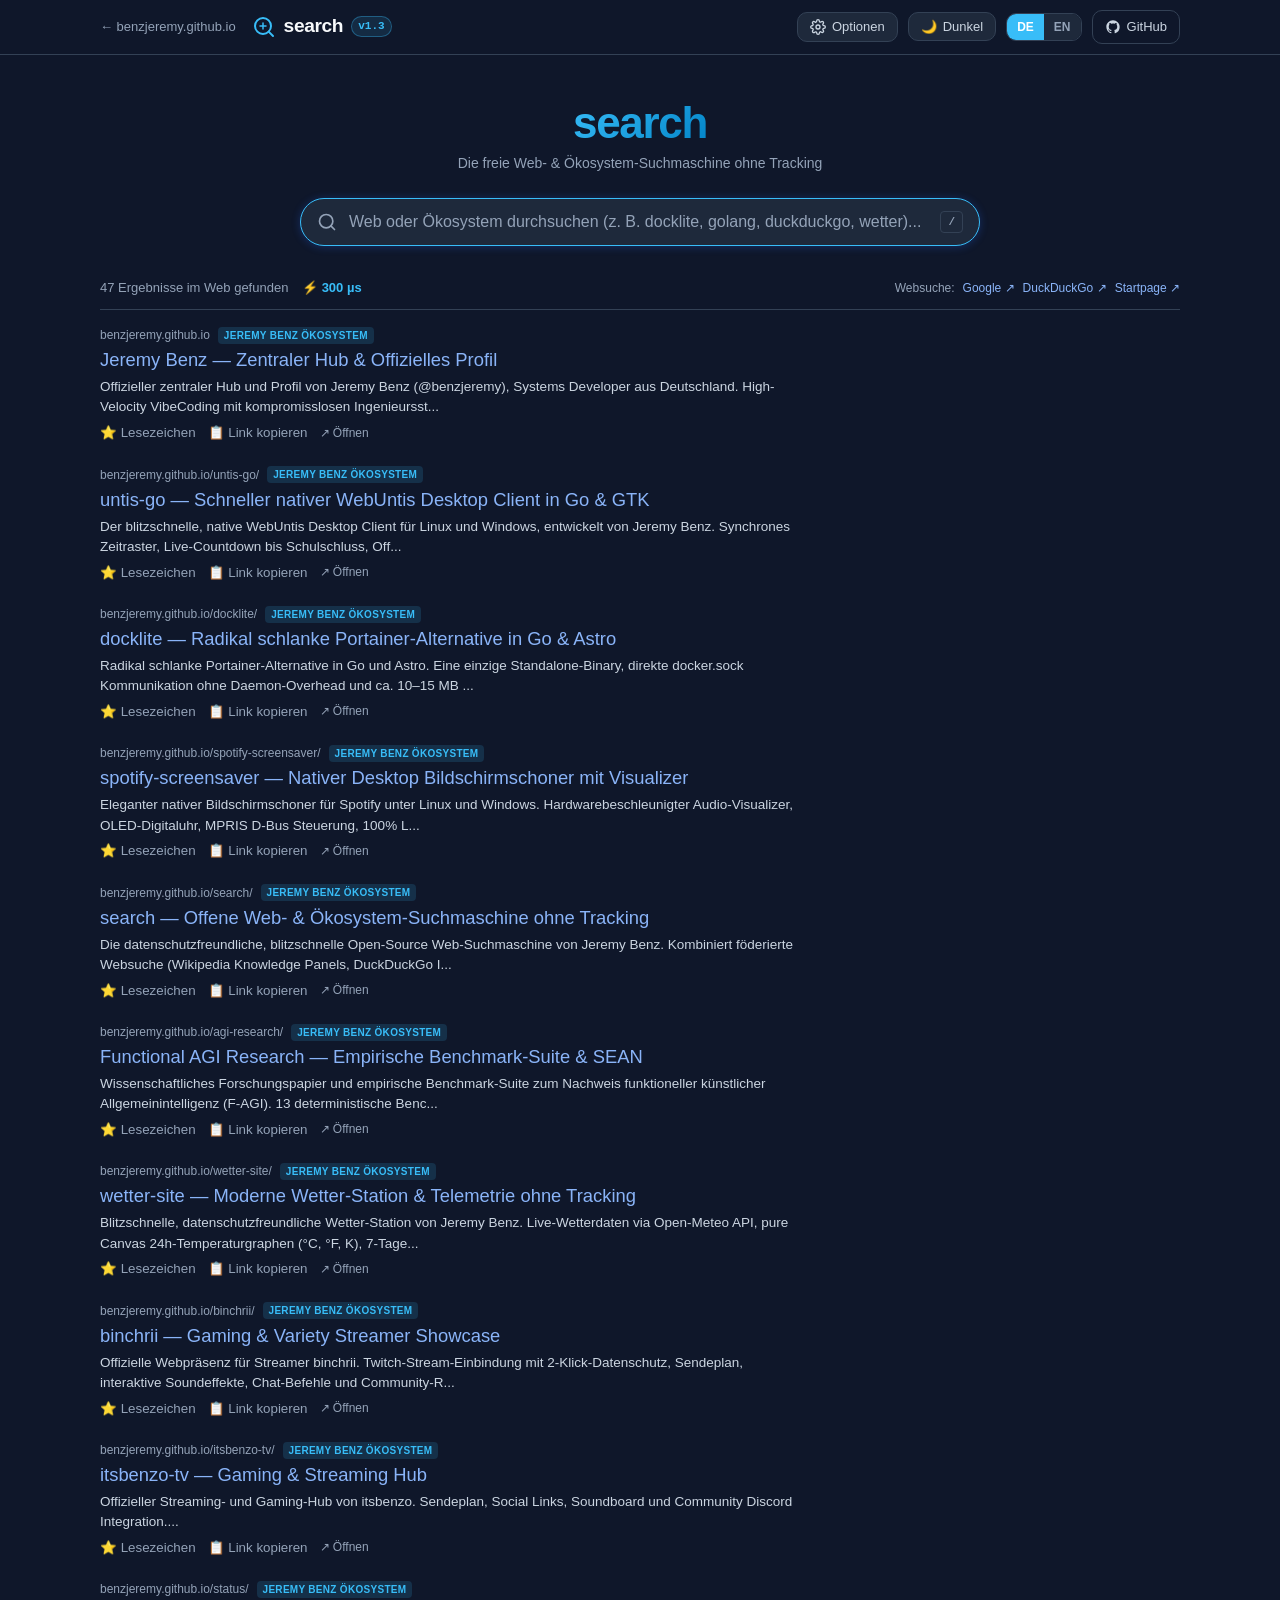
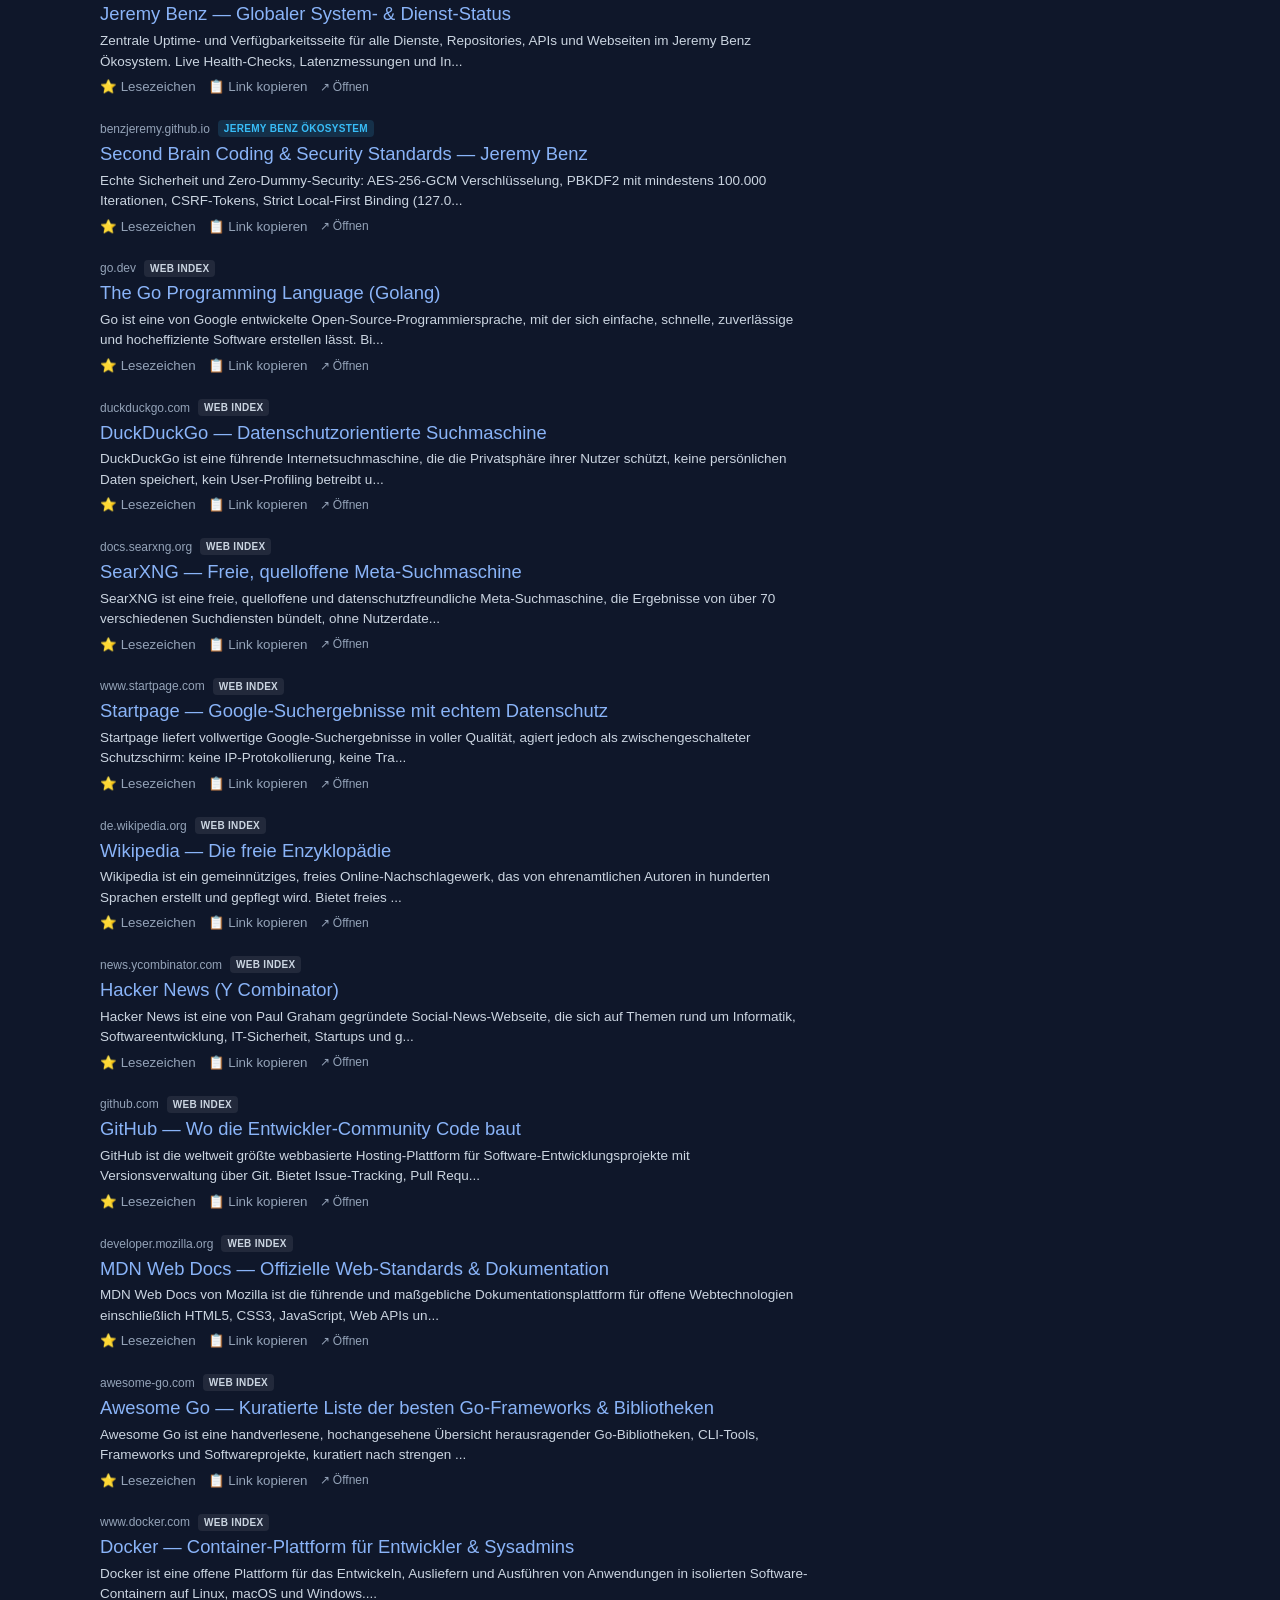
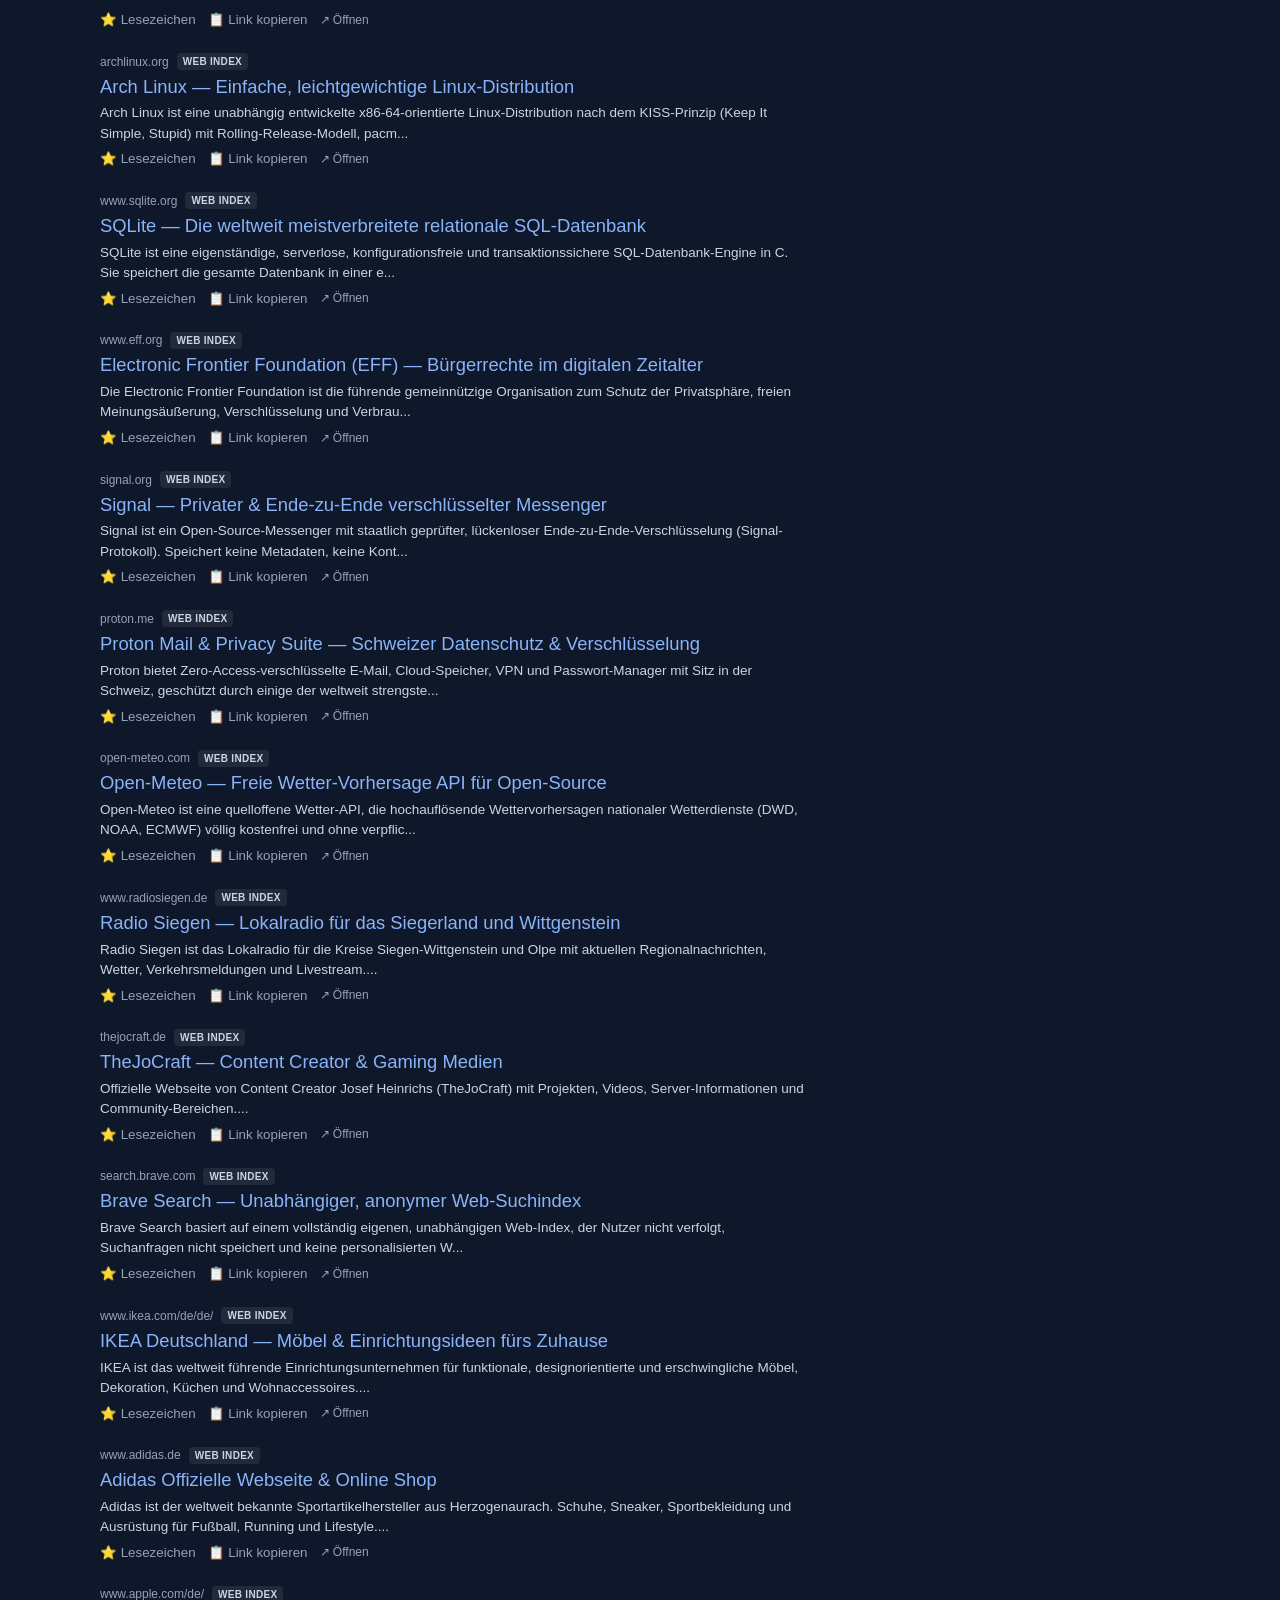
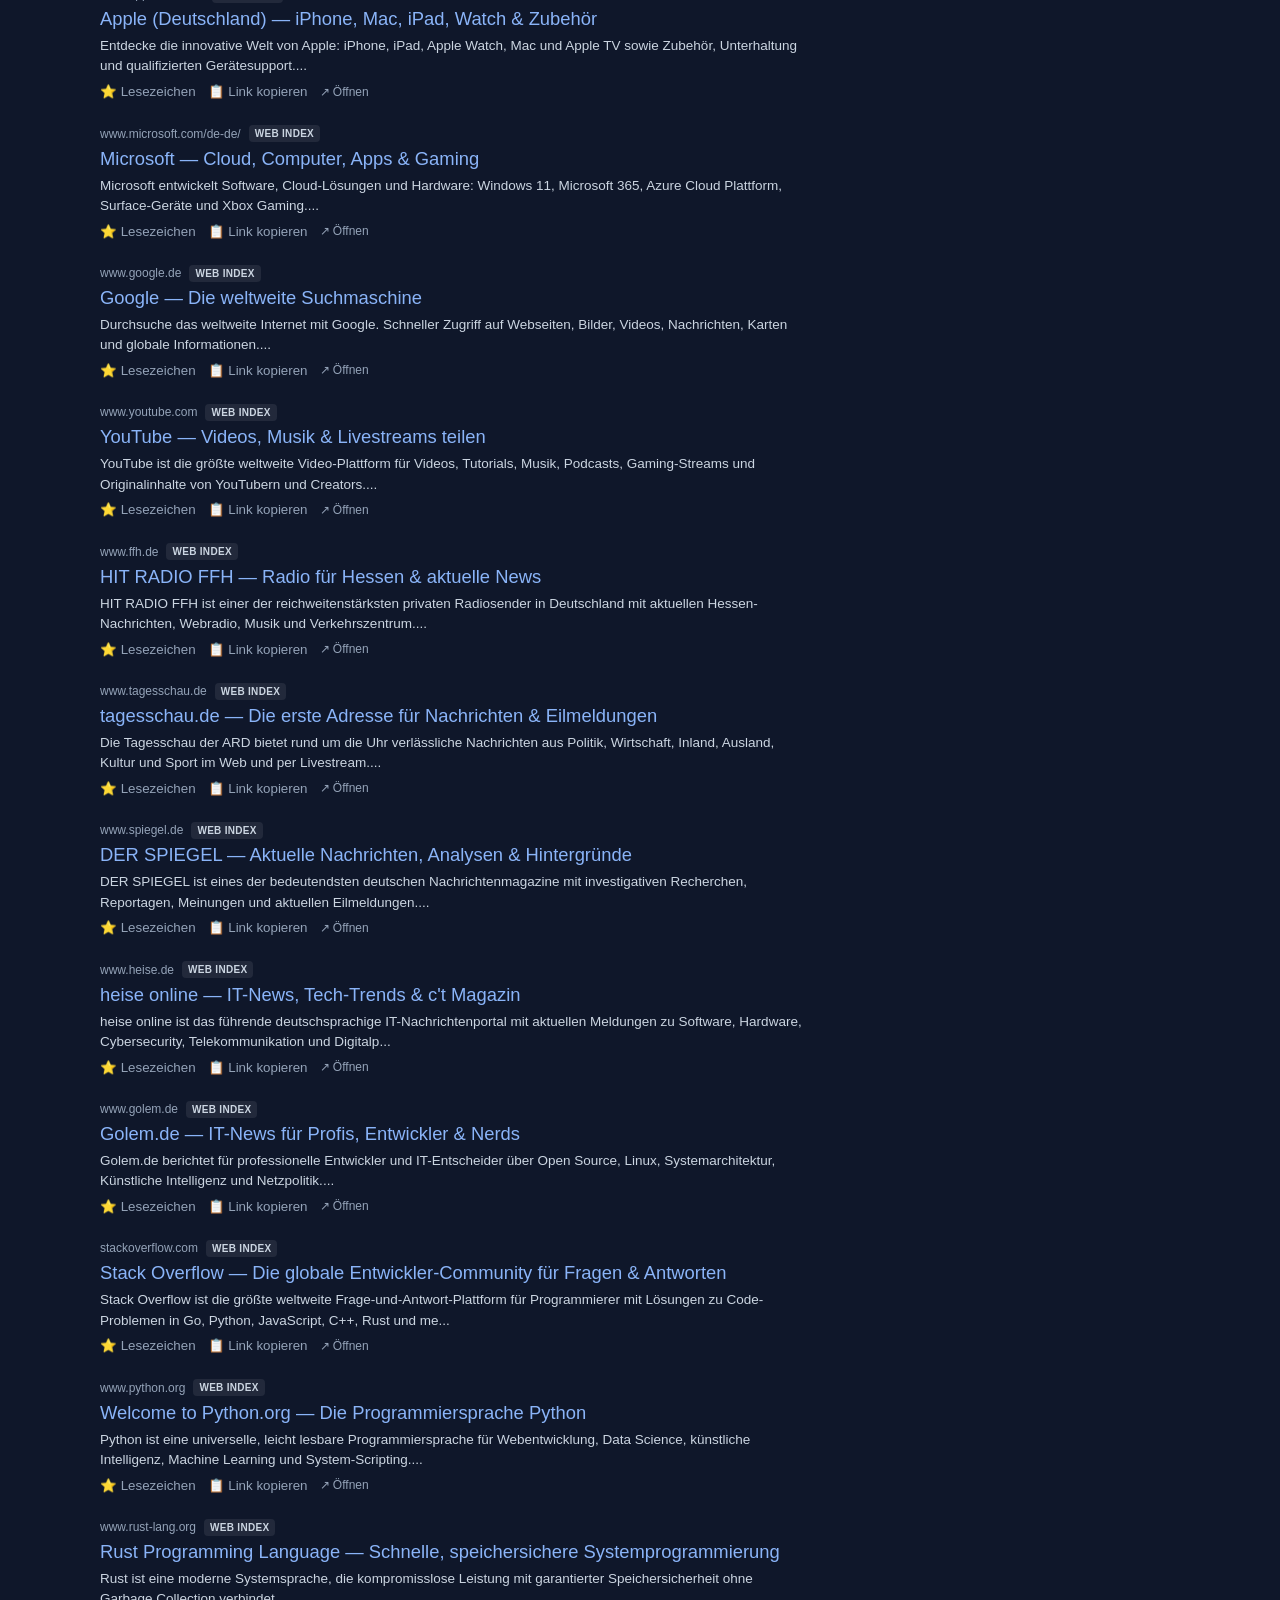
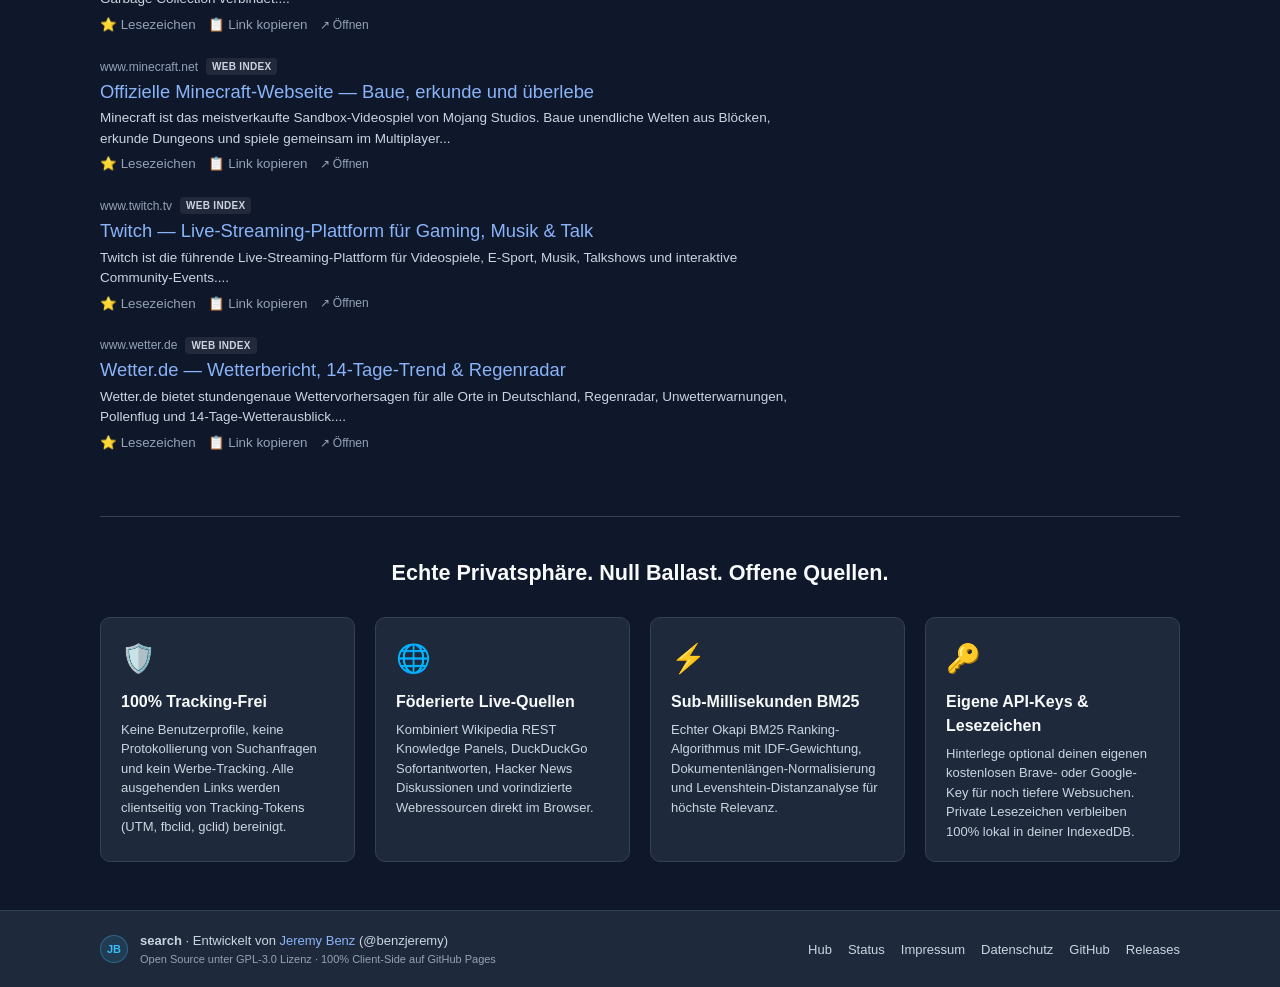
==== commit d8776e2b: "feat(web): declutter search hero and integrate global full-text web search" ====
--- a/index.html
+++ b/index.html
@@ -106,58 +106,6 @@
         <div class="suggestions-dropdown" id="suggestions-dropdown" style="display:none;"></div>
       </div>
 
-      <!-- Primary Action Buttons -->
-      <div class="search-buttons">
-        <button type="button" id="btn-search-web" class="btn-search-primary" data-lang-de="Web durchsuchen" data-lang-en="Search the Web">
-          Web durchsuchen
-        </button>
-        <button type="button" id="btn-search-lucky" class="btn-search-secondary" data-lang-de="Ökosystem durchsuchen" data-lang-en="Search Ecosystem">
-          Ökosystem durchsuchen
-        </button>
-      </div>
-
-      <!-- 1-Click External Web Fallbacks -->
-      <div class="web-fallbacks">
-        <span class="fallbacks-label" data-lang-de="Im Web suchen:" data-lang-en="Search directly on:">Im Web suchen:</span>
-        <div class="fallback-chips">
-          <a href="#" class="fallback-chip" data-engine="google" target="_blank" rel="noopener noreferrer" title="Auf Google suchen">Google ↗</a>
-          <a href="#" class="fallback-chip" data-engine="duckduckgo" target="_blank" rel="noopener noreferrer" title="Auf DuckDuckGo suchen">DuckDuckGo ↗</a>
-          <a href="#" class="fallback-chip" data-engine="startpage" target="_blank" rel="noopener noreferrer" title="Auf Startpage suchen">Startpage ↗</a>
-          <a href="#" class="fallback-chip" data-engine="brave" target="_blank" rel="noopener noreferrer" title="Auf Brave Search suchen">Brave ↗</a>
-          <a href="#" class="fallback-chip" data-engine="wikipedia" target="_blank" rel="noopener noreferrer" title="Auf Wikipedia suchen">Wikipedia ↗</a>
-          <a href="#" class="fallback-chip" data-engine="github" target="_blank" rel="noopener noreferrer" title="Auf GitHub suchen">GitHub ↗</a>
-        </div>
-      </div>
-
-      <!-- Search Category & Scope Tabs -->
-      <div class="category-tabs" role="tablist">
-        <button type="button" class="category-tab active" data-tab="all" role="tab" aria-selected="true" data-lang-de="Alle Treffer" data-lang-en="All Results">
-          Alle Treffer
-        </button>
-        <button type="button" class="category-tab" data-tab="web" role="tab" aria-selected="false" data-lang-de="Web &amp; Wissen" data-lang-en="Web &amp; Knowledge">
-          Web &amp; Wissen
-        </button>
-        <button type="button" class="category-tab" data-tab="ecosystem" role="tab" aria-selected="false" data-lang-de="Jeremy Benz Ökosystem" data-lang-en="Jeremy Benz Ecosystem">
-          Jeremy Benz Ökosystem
-        </button>
-        <button type="button" class="category-tab" data-tab="news" role="tab" aria-selected="false" data-lang-de="Tech &amp; News (HN)" data-lang-en="Tech &amp; News (HN)">
-          Tech &amp; News (HN)
-        </button>
-        <button type="button" class="category-tab" data-tab="bookmarks" role="tab" aria-selected="false" data-lang-de="🔒 Private Lesezeichen" data-lang-en="🔒 Private Bookmarks">
-          🔒 Private Lesezeichen
-        </button>
-      </div>
-
-      <!-- Quick query tags -->
-      <div class="quick-tags">
-        <span class="quick-tags-label" data-lang-de="Beliebt:" data-lang-en="Trending:">Beliebt:</span>
-        <button type="button" class="quick-tag-btn" data-q="docklite">docklite</button>
-        <button type="button" class="quick-tag-btn" data-q="untis-go">untis-go</button>
-        <button type="button" class="quick-tag-btn" data-q="golang">golang</button>
-        <button type="button" class="quick-tag-btn" data-q="wikipedia">wikipedia</button>
-        <button type="button" class="quick-tag-btn" data-q="privacy">privacy</button>
-        <button type="button" class="quick-tag-btn" data-q="sqlite">sqlite</button>
-      </div>
     </section>
 
     <!-- Results Section -->
@@ -168,13 +116,11 @@
           <span id="results-count" data-lang-de="Lade Suchindex..." data-lang-en="Loading search index...">Lade Suchindex...</span>
           <span class="status-latency" id="results-latency">⚡ 0.00 ms</span>
         </div>
-        <div class="status-right" id="private-actions-bar" style="display:none;">
-          <button type="button" id="btn-add-bookmark" class="btn-sm-action" data-lang-de="＋ Lesezeichen hinzufügen" data-lang-en="＋ Add Bookmark">
-            ＋ Lesezeichen hinzufügen
-          </button>
-          <button type="button" id="btn-sync-bookmarks" class="btn-sm-action" data-lang-de="💾 Backup (JSON)" data-lang-en="💾 Backup (JSON)">
-            💾 Backup (JSON)
-          </button>
+        <div class="status-right" id="status-right-bar">
+          <span class="web-fallback-note" data-lang-de="Websuche:" data-lang-en="Web Search:">Websuche:</span>
+          <a href="#" class="fallback-quick-link" id="fb-google" target="_blank" rel="noopener noreferrer">Google ↗</a>
+          <a href="#" class="fallback-quick-link" id="fb-ddg" target="_blank" rel="noopener noreferrer">DuckDuckGo ↗</a>
+          <a href="#" class="fallback-quick-link" id="fb-startpage" target="_blank" rel="noopener noreferrer">Startpage ↗</a>
         </div>
       </div>
 
@@ -355,8 +301,16 @@
               <div class="setting-desc" data-lang-de="Entfernt utm_source, utm_campaign, fbclid, gclid und Referral-Tags vor dem Öffnen." data-lang-en="Removes utm_source, utm_campaign, fbclid, gclid and referral tags before opening.">
                 Entfernt utm_source, utm_campaign, fbclid, gclid und Referral-Tags vor dem Öffnen.
               </div>
-            </div>
-          </label>
+        <!-- Private Bookmarks Management -->
+        <div class="settings-group">
+          <h4 class="settings-group-title" data-lang-de="Private Lesezeichen (IndexedDB)" data-lang-en="Private Bookmarks (IndexedDB)">Private Lesezeichen (IndexedDB)</h4>
+          <p class="setting-desc" style="margin-bottom: 12px;" data-lang-de="Lesezeichen werden 100% lokal in deinem Browser gespeichert." data-lang-en="Bookmarks are saved 100% locally inside your browser.">
+            Lesezeichen werden 100% lokal in deinem Browser gespeichert.
+          </p>
+          <div style="display:flex; gap:10px; flex-wrap:wrap;">
+            <button type="button" class="btn-cancel" id="btn-add-bookmark" data-lang-de="＋ Lesezeichen anlegen" data-lang-en="＋ New Bookmark">＋ Lesezeichen anlegen</button>
+            <button type="button" class="btn-cancel" id="btn-sync-bookmarks" data-lang-de="💾 Backup Export / Import" data-lang-en="💾 Backup Export / Import">💾 Backup Export / Import</button>
+          </div>
         </div>
       </div>
 
--- a/style.css
+++ b/style.css
@@ -437,151 +437,26 @@
   flex-shrink: 0;
 }
 
-/* Primary Action Buttons */
-.search-buttons {
-  display: flex;
-  align-items: center;
-  justify-content: center;
-  gap: 12px;
-  margin-bottom: 20px;
-}
-
-.btn-search-primary,
-.btn-search-secondary {
-  border: 1px solid transparent;
-  padding: 9px 20px;
-  border-radius: var(--radius-sm);
-  font-size: 14px;
+/* Status Right Web Fallback Links */
+.status-right {
+  display: flex;
+  align-items: center;
+  gap: 10px;
+  font-size: 12px;
+}
+
+.web-fallback-note {
+  color: var(--text-muted);
+}
+
+.fallback-quick-link {
+  color: var(--link-color);
+  text-decoration: none;
   font-weight: 500;
-  cursor: pointer;
-  transition: all var(--transition-fast);
-}
-
-.btn-search-primary {
-  background: var(--accent-primary);
-  color: #ffffff;
-}
-
-.btn-search-primary:hover {
-  background: var(--accent-primary-hover);
-}
-
-.btn-search-secondary {
-  background: var(--bg-surface);
-  border-color: var(--border-subtle);
-  color: var(--text-secondary);
-}
-
-.btn-search-secondary:hover {
-  background: var(--bg-card-hover);
-  color: var(--text-primary);
-  border-color: var(--border-medium);
-}
-
-/* Web Fallbacks */
-.web-fallbacks {
-  display: flex;
-  align-items: center;
-  justify-content: center;
-  flex-wrap: wrap;
-  gap: 8px;
-  font-size: 12px;
-  margin-bottom: 20px;
-}
-
-.fallbacks-label {
-  color: var(--text-muted);
-  font-weight: 500;
-}
-
-.fallback-chips {
-  display: flex;
-  flex-wrap: wrap;
-  gap: 6px;
-}
-
-.fallback-chip {
-  background: var(--bg-surface);
-  border: 1px solid var(--border-subtle);
-  color: var(--text-secondary);
-  padding: 3px 9px;
-  border-radius: var(--radius-full);
-  font-size: 11px;
-  font-weight: 500;
-  text-decoration: none;
-  transition: all var(--transition-fast);
-}
-
-.fallback-chip:hover {
-  background: var(--accent-surface);
-  color: var(--accent-primary);
-  border-color: var(--accent-border);
-  text-decoration: none;
-}
-
-/* Category & Scope Tabs */
-.category-tabs {
-  display: flex;
-  align-items: center;
-  justify-content: center;
-  flex-wrap: wrap;
-  gap: 8px;
-  margin-bottom: 16px;
-}
-
-.category-tab {
-  background: transparent;
-  border: 1px solid transparent;
-  color: var(--text-muted);
-  padding: 6px 14px;
-  border-radius: var(--radius-full);
-  font-size: 13px;
-  font-weight: 500;
-  cursor: pointer;
-  transition: all var(--transition-fast);
-}
-
-.category-tab:hover {
-  color: var(--text-primary);
-  background: var(--bg-surface);
-}
-
-.category-tab.active {
-  background: var(--accent-surface);
-  border-color: var(--accent-border);
-  color: var(--accent-primary);
-  font-weight: 600;
-}
-
-/* Quick Tags */
-.quick-tags {
-  display: flex;
-  align-items: center;
-  justify-content: center;
-  flex-wrap: wrap;
-  gap: 6px;
-  font-size: 12px;
-}
-
-.quick-tags-label {
-  color: var(--text-muted);
-}
-
-.quick-tag-btn {
-  background: transparent;
-  border: 1px solid var(--border-subtle);
-  color: var(--text-secondary);
-  padding: 2px 8px;
-  border-radius: var(--radius-sm);
-  font-size: 12px;
-  cursor: pointer;
-  transition: all var(--transition-fast);
-}
-
-.quick-tag-btn:hover {
-  background: var(--bg-card-hover);
-  color: var(--accent-primary);
-  border-color: var(--accent-border);
+}
+
+.fallback-quick-link:hover {
+  text-decoration: underline;
 }
 
 /* ==================== RESULTS LAYOUT ==================== */
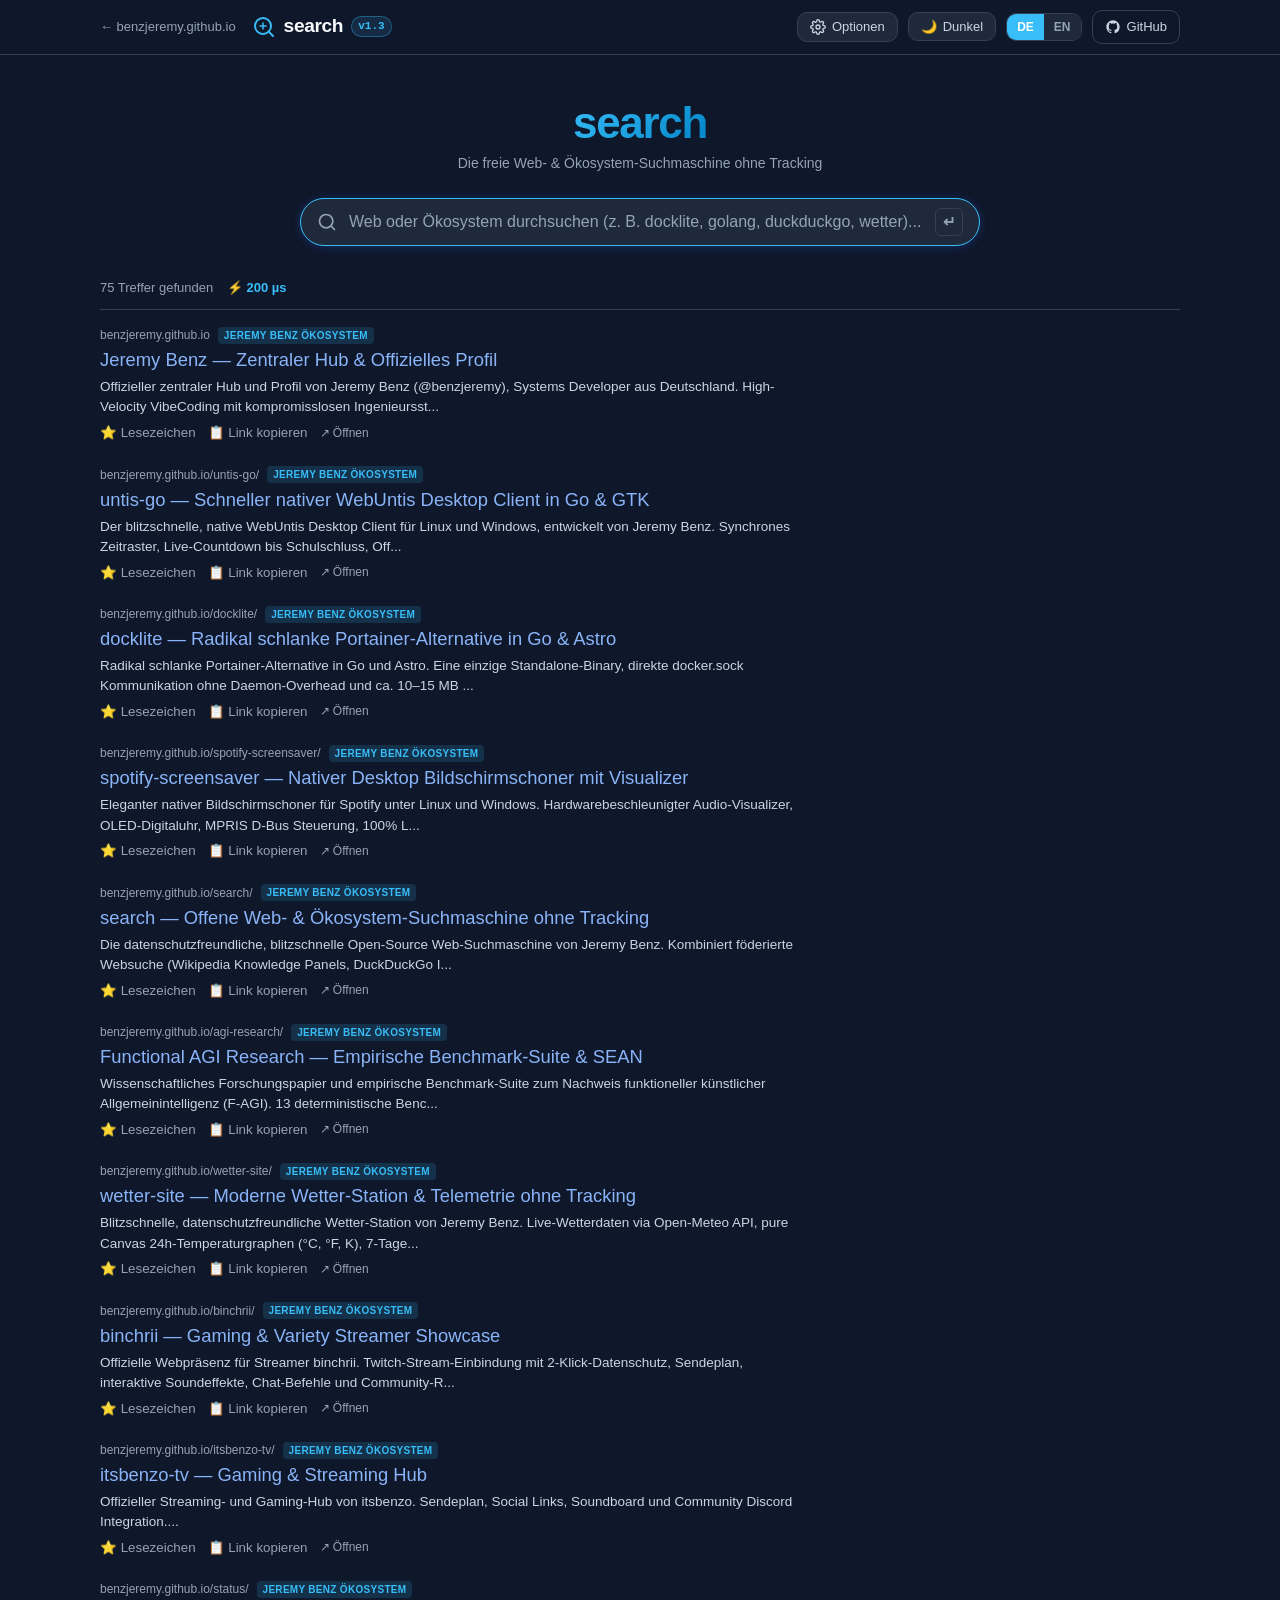
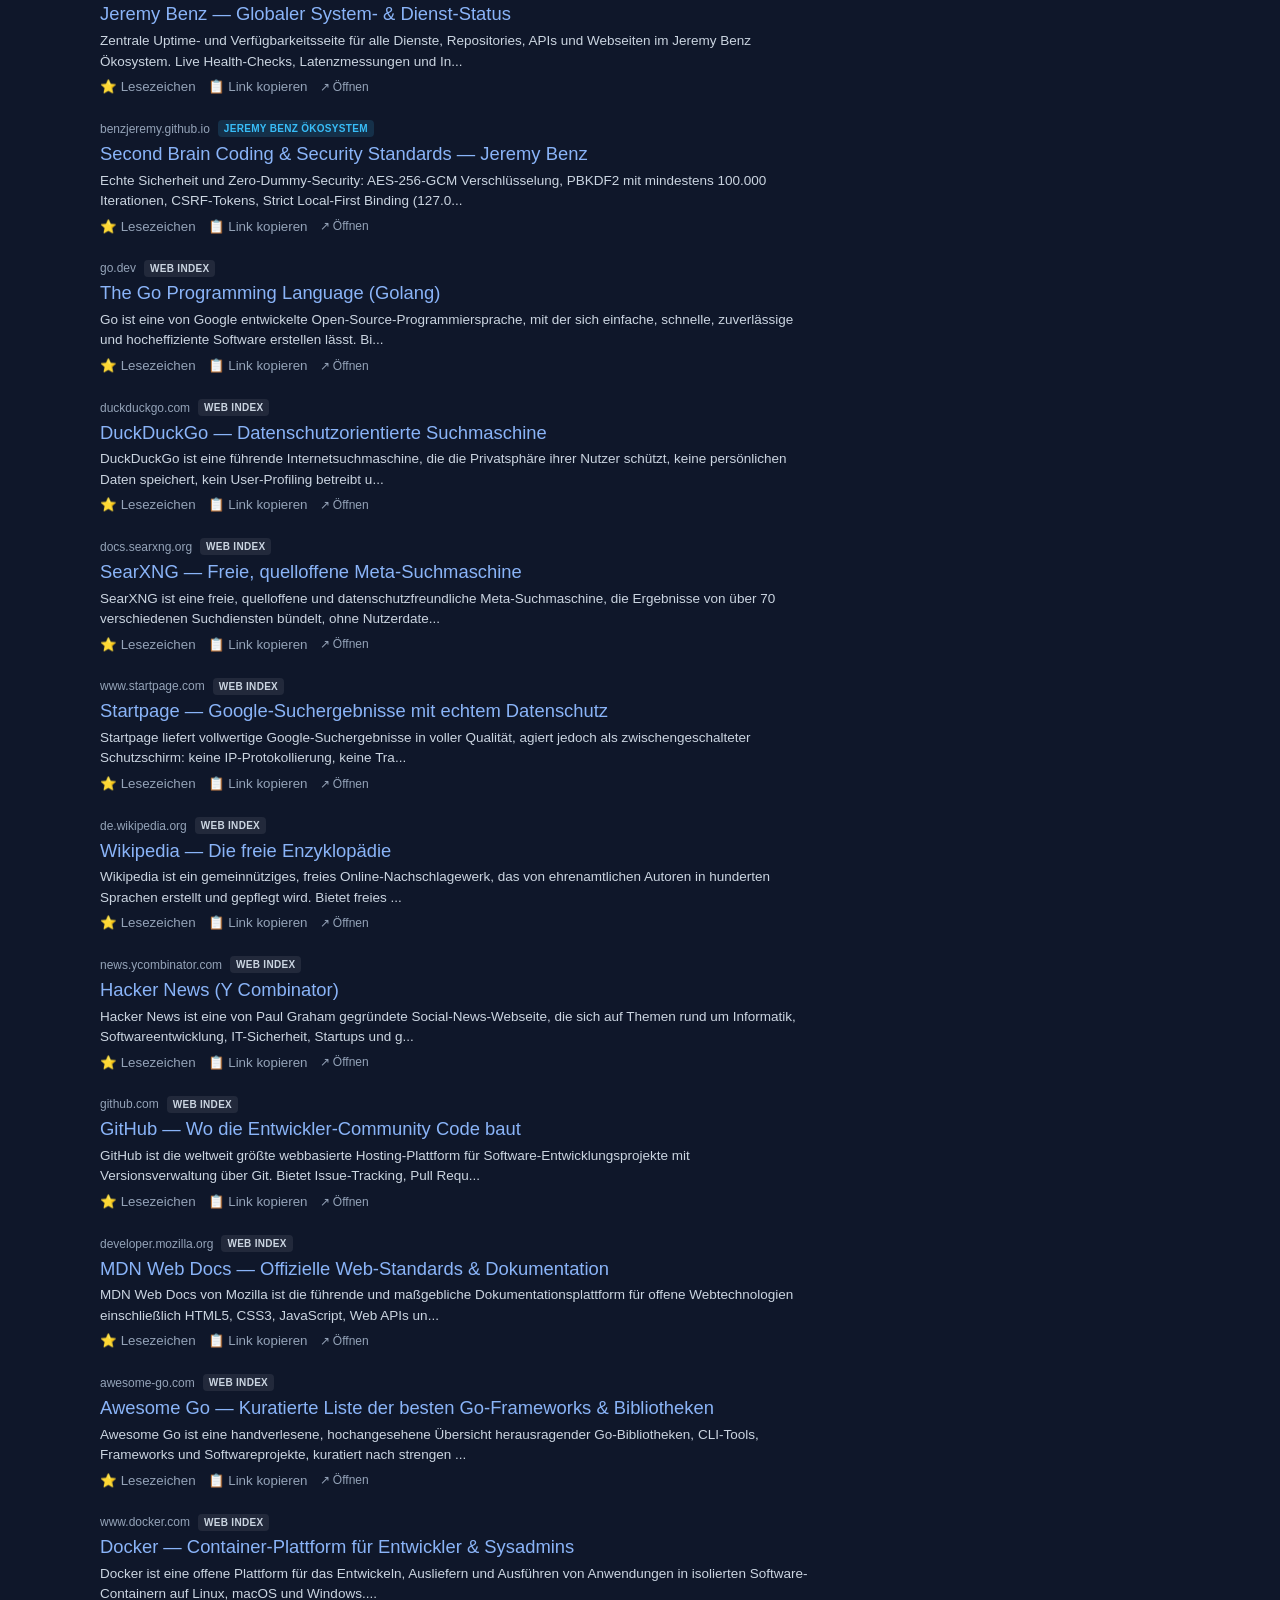
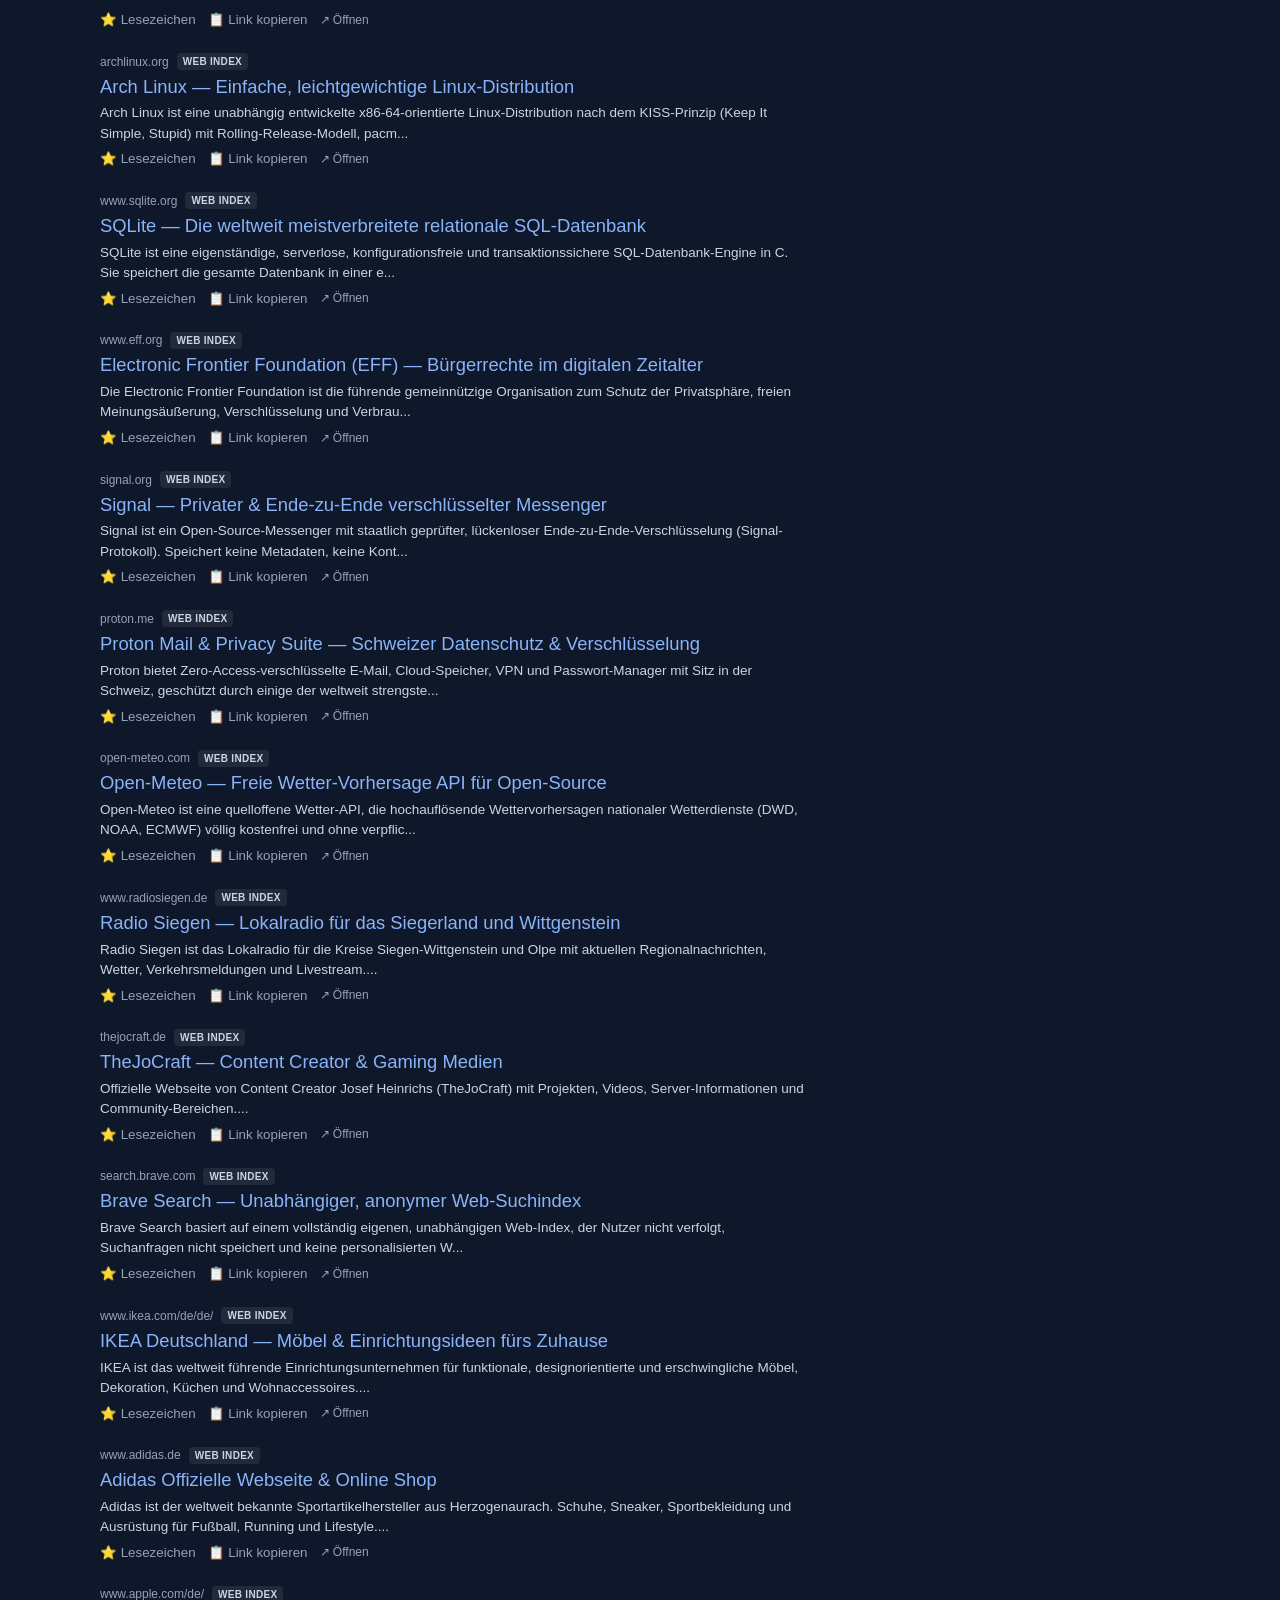
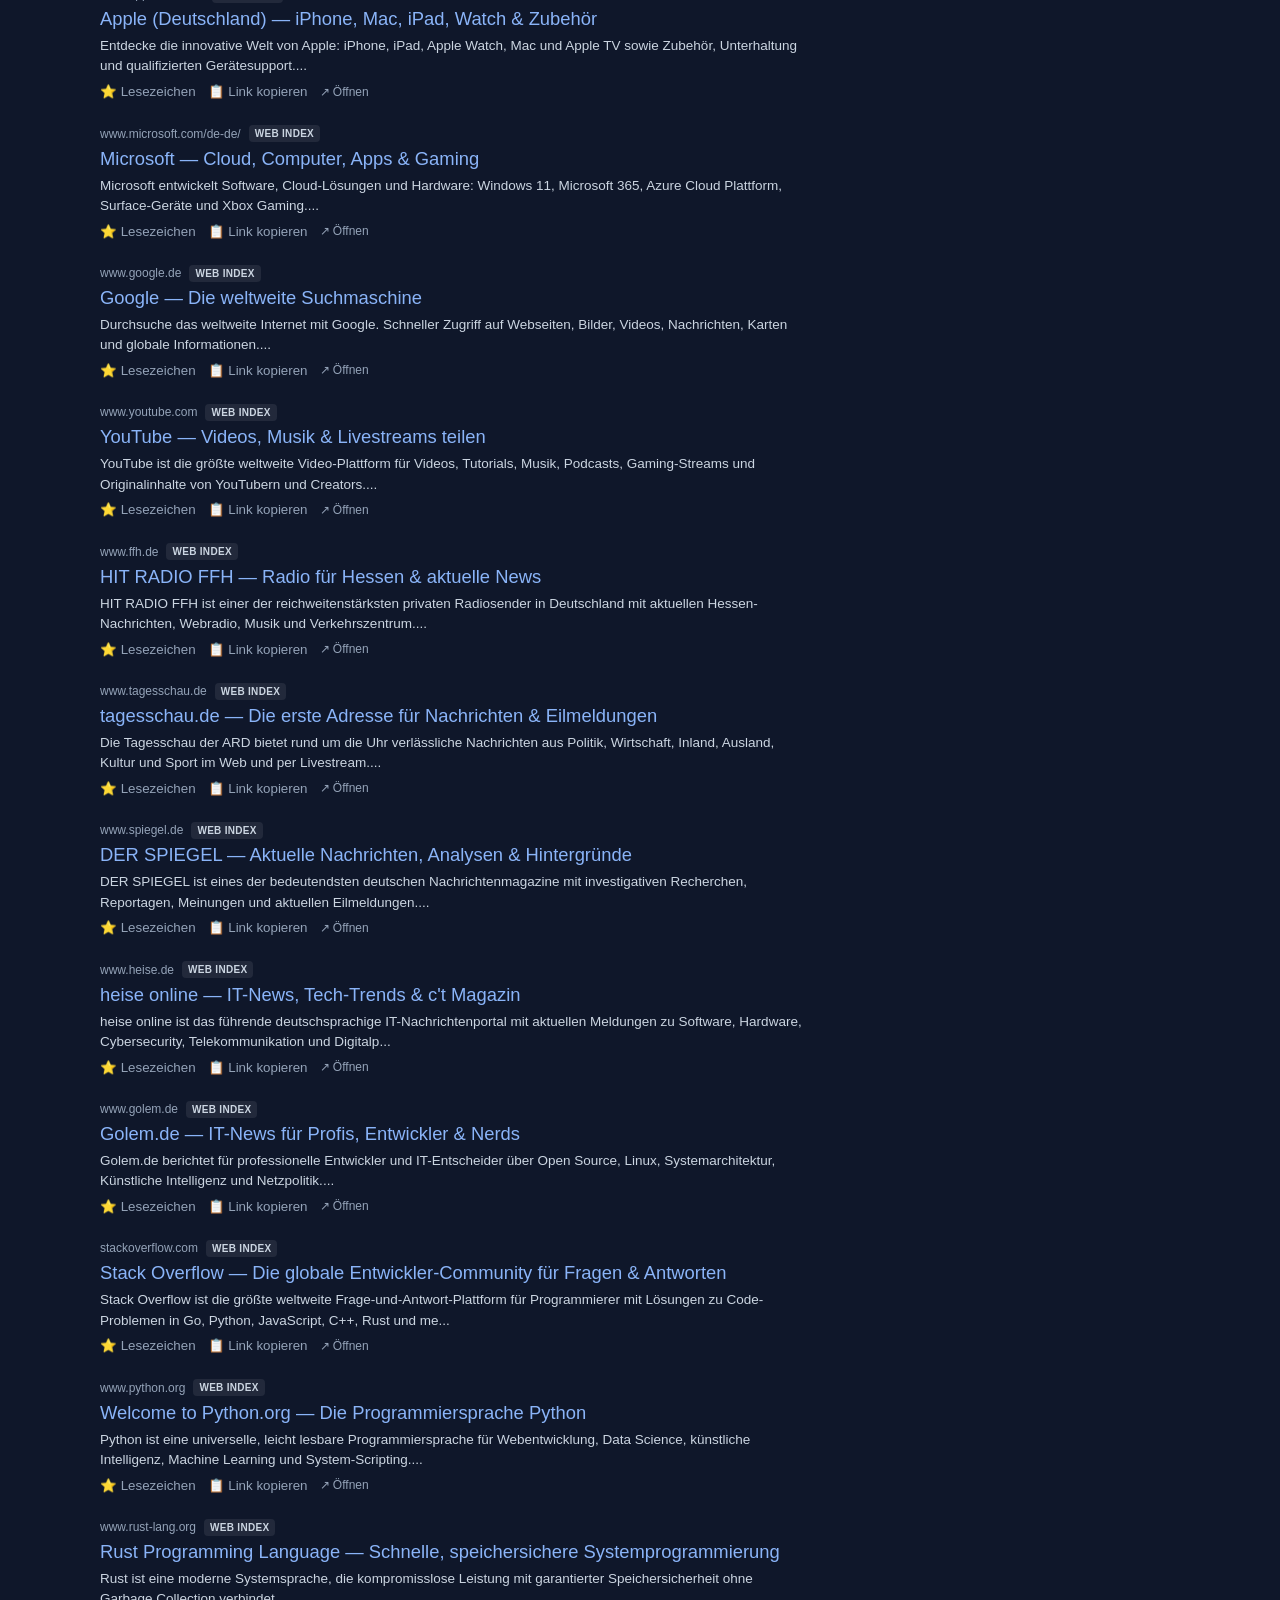
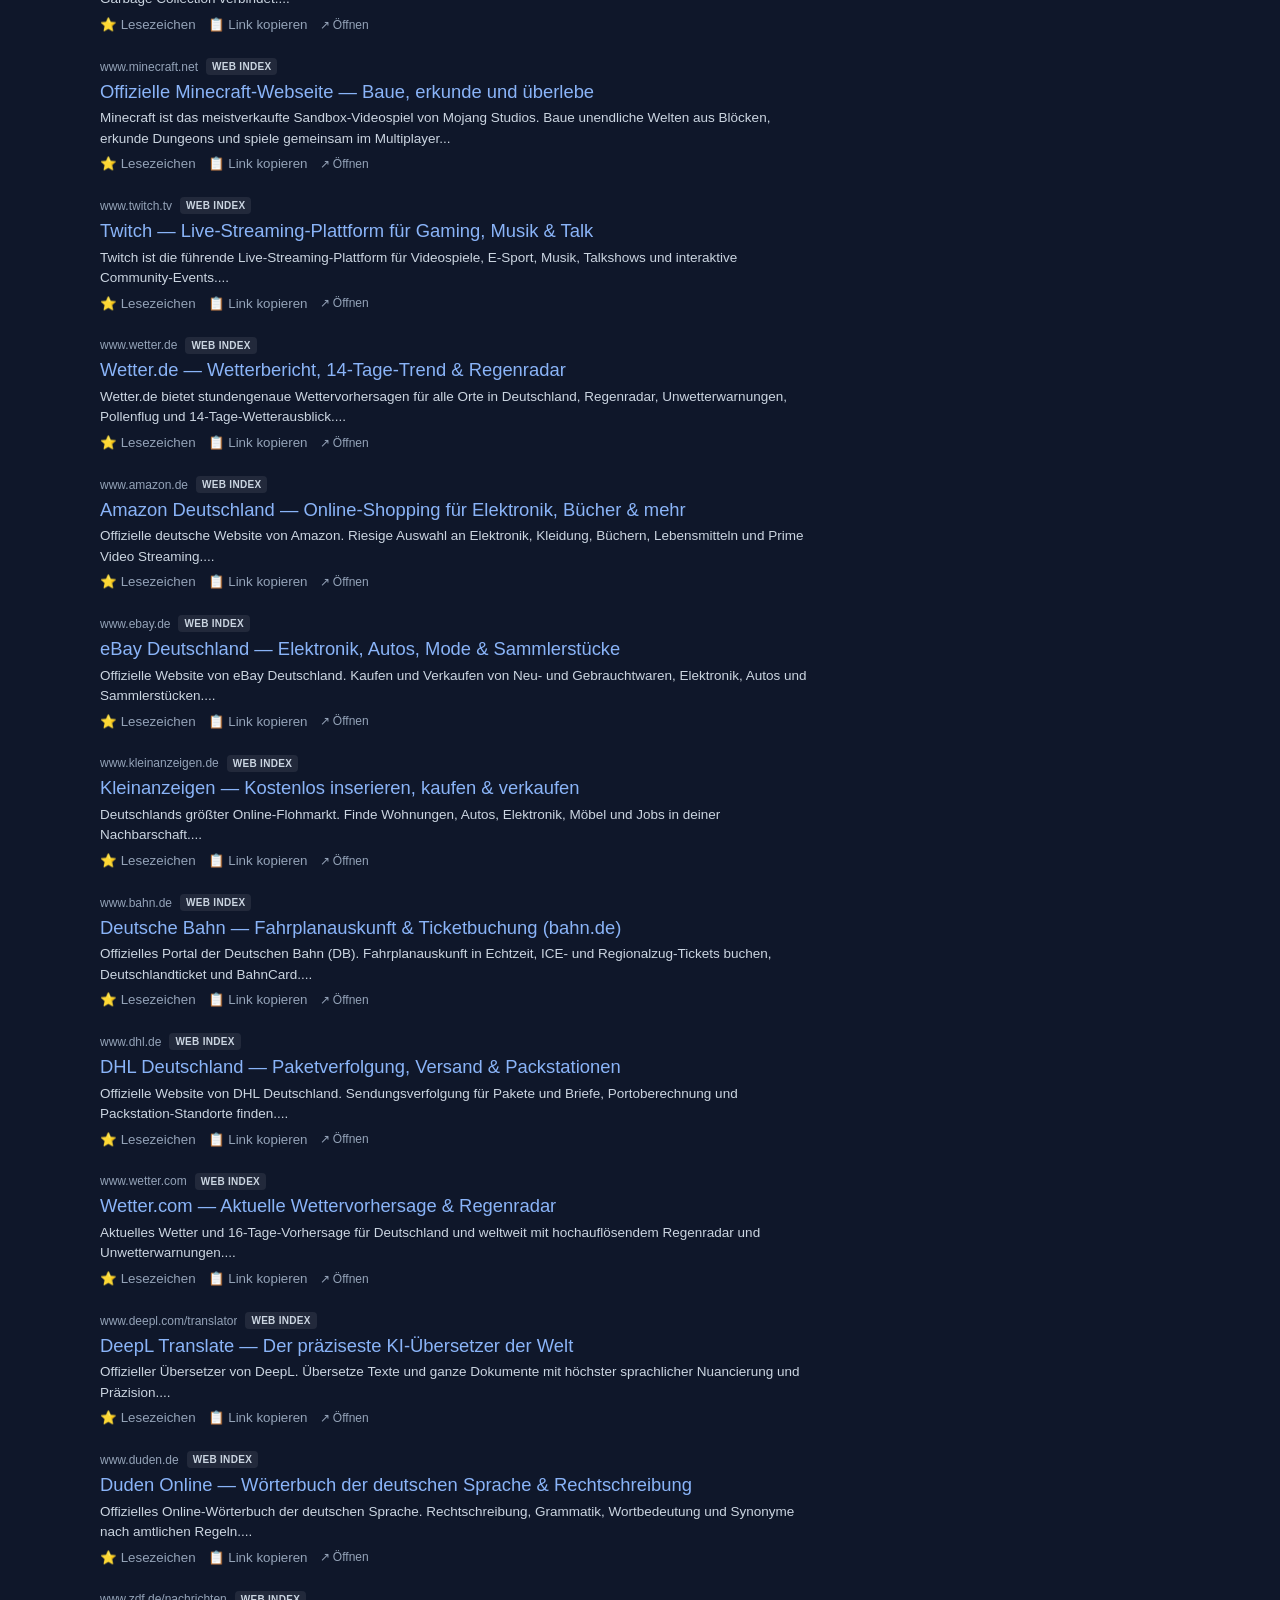
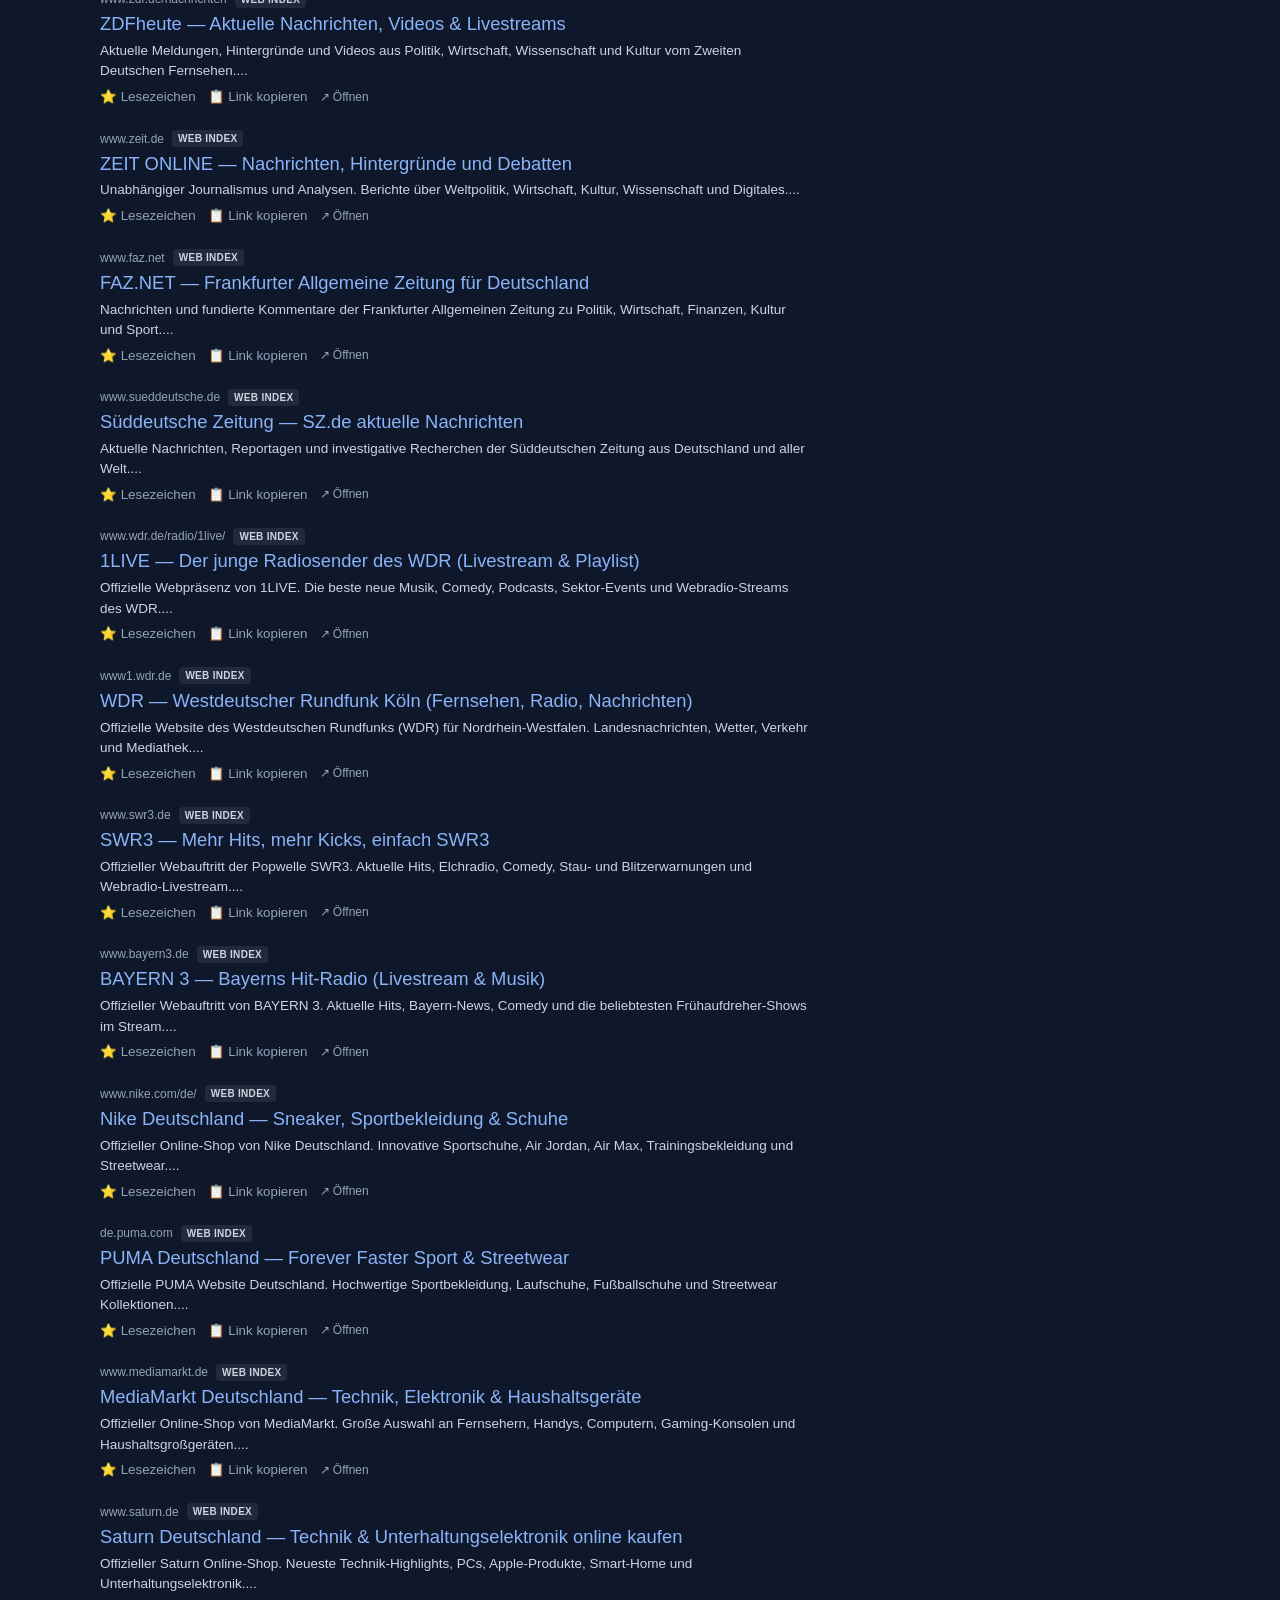
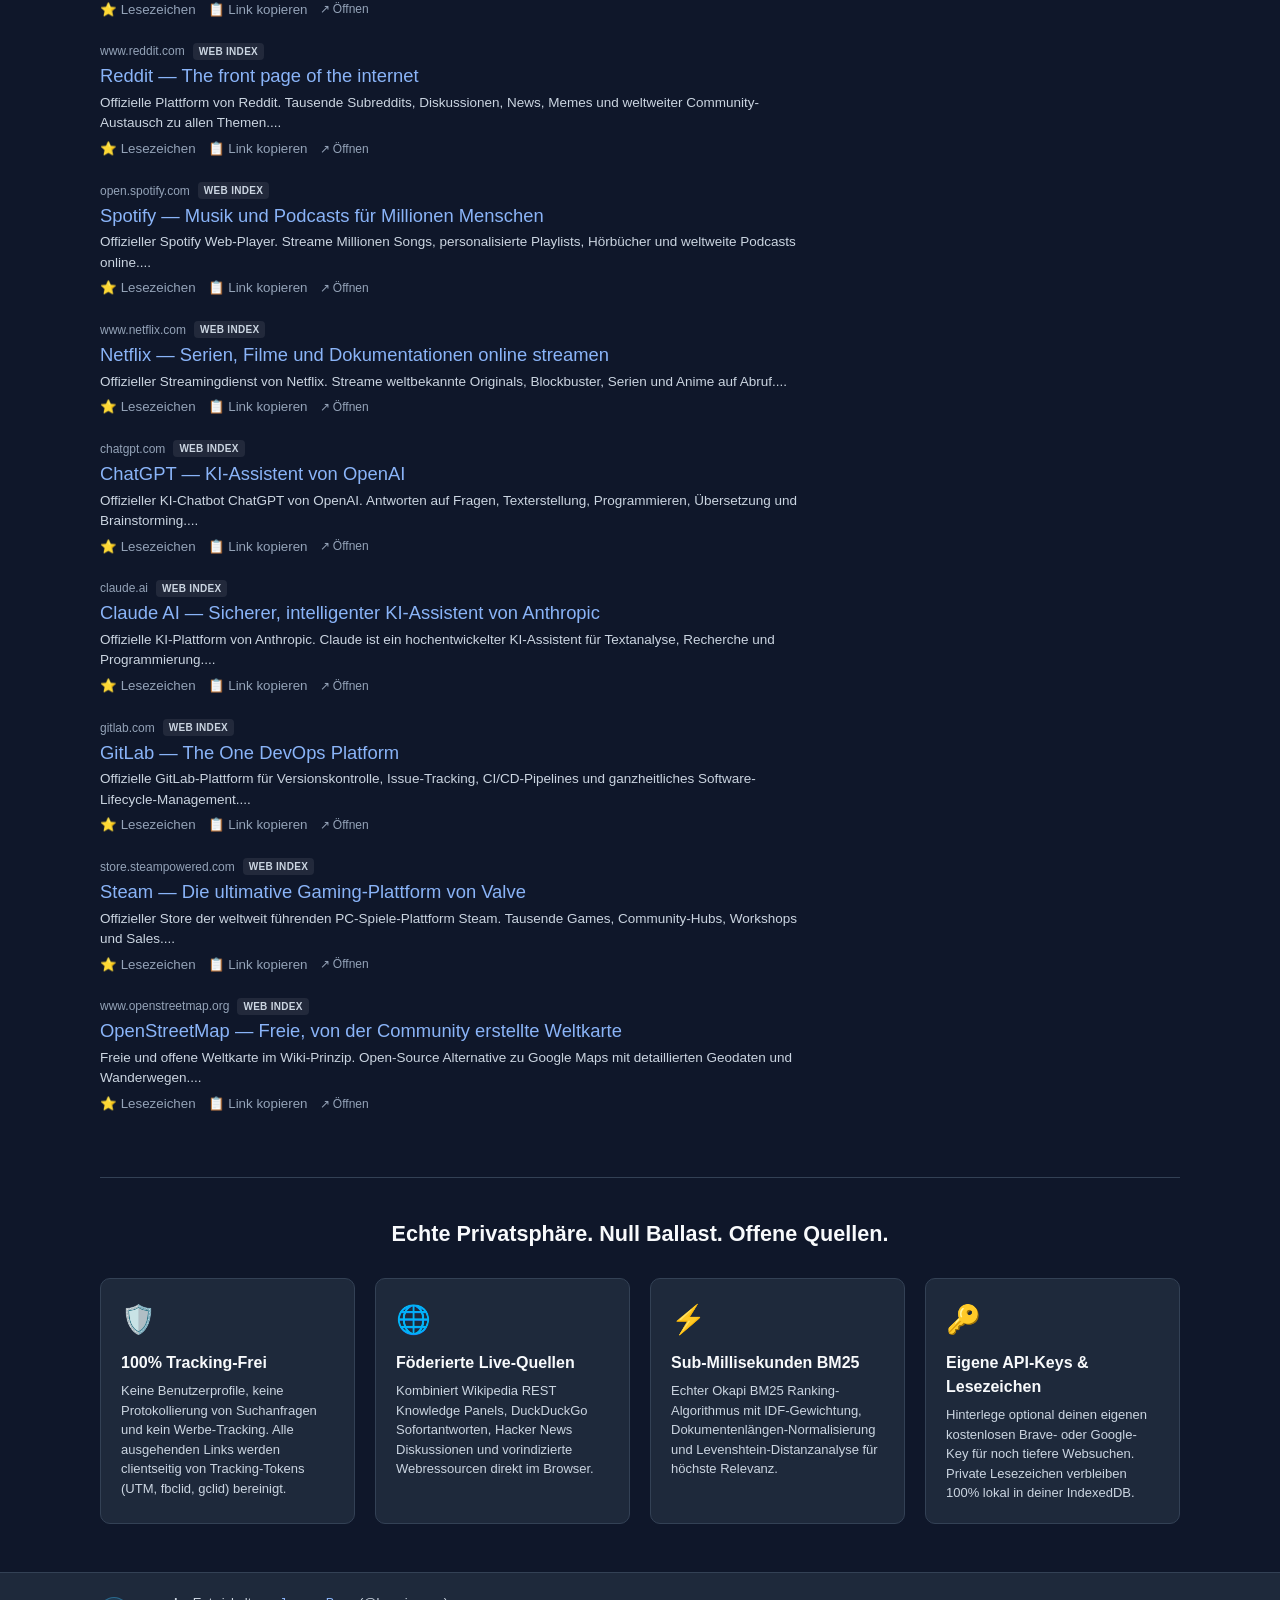
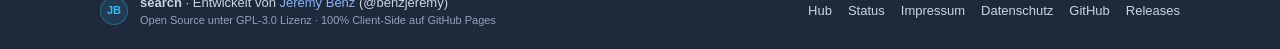
==== commit b4bdef03: "feat(web): add enter button, remove all fallback buttons, and make search instant (<1ms local, <400m" ====
--- a/index.html
+++ b/index.html
@@ -98,7 +98,7 @@
               aria-label="Suchanfrage"
             >
             <button type="button" id="search-clear" class="search-clear-btn" title="Eingabe leeren" style="display:none;">✕</button>
-            <div class="search-shortcut" title="Drücke / zum Suchen">/</div>
+            <button type="submit" id="search-enter-btn" class="search-enter-btn" title="Suchen (Enter)" aria-label="Suchen">↵</button>
           </div>
         </form>
 
@@ -115,12 +115,6 @@
         <div class="status-left">
           <span id="results-count" data-lang-de="Lade Suchindex..." data-lang-en="Loading search index...">Lade Suchindex...</span>
           <span class="status-latency" id="results-latency">⚡ 0.00 ms</span>
-        </div>
-        <div class="status-right" id="status-right-bar">
-          <span class="web-fallback-note" data-lang-de="Websuche:" data-lang-en="Web Search:">Websuche:</span>
-          <a href="#" class="fallback-quick-link" id="fb-google" target="_blank" rel="noopener noreferrer">Google ↗</a>
-          <a href="#" class="fallback-quick-link" id="fb-ddg" target="_blank" rel="noopener noreferrer">DuckDuckGo ↗</a>
-          <a href="#" class="fallback-quick-link" id="fb-startpage" target="_blank" rel="noopener noreferrer">Startpage ↗</a>
         </div>
       </div>
 
--- a/style.css
+++ b/style.css
@@ -387,15 +387,29 @@
   color: var(--text-primary);
 }
 
-.search-shortcut {
-  font-size: 11px;
-  font-family: var(--font-mono);
+.search-enter-btn {
+  background: var(--bg-surface);
+  border: 1px solid var(--border-subtle);
+  color: var(--text-muted);
+  font-size: 15px;
+  font-family: inherit;
   font-weight: 700;
-  background: var(--bg-surface);
-  border: 1px solid var(--border-subtle);
-  color: var(--text-muted);
-  padding: 2px 7px;
-  border-radius: 4px;
+  width: 28px;
+  height: 28px;
+  border-radius: var(--radius-sm);
+  display: flex;
+  align-items: center;
+  justify-content: center;
+  cursor: pointer;
+  transition: all var(--transition-fast);
+  padding: 0;
+  line-height: 1;
+}
+
+.search-enter-btn:hover {
+  background: var(--accent-primary);
+  border-color: var(--accent-primary);
+  color: #ffffff;
 }
 
 /* Autocomplete Suggestions Dropdown */
@@ -437,28 +451,6 @@
   flex-shrink: 0;
 }
 
-/* Status Right Web Fallback Links */
-.status-right {
-  display: flex;
-  align-items: center;
-  gap: 10px;
-  font-size: 12px;
-}
-
-.web-fallback-note {
-  color: var(--text-muted);
-}
-
-.fallback-quick-link {
-  color: var(--link-color);
-  text-decoration: none;
-  font-weight: 500;
-}
-
-.fallback-quick-link:hover {
-  text-decoration: underline;
-}
-
 /* ==================== RESULTS LAYOUT ==================== */
 .results-wrapper {
   margin-top: 10px;
@@ -467,7 +459,8 @@
 .results-status-bar {
   display: flex;
   align-items: center;
-  justify-content: space-between;
+  justify-content: flex-start;
+  gap: 16px;
   padding-bottom: 12px;
   margin-bottom: 16px;
   border-bottom: 1px solid var(--border-subtle);
@@ -479,11 +472,6 @@
   color: var(--accent-primary);
   font-weight: 600;
   margin-left: 10px;
-}
-
-.status-right {
-  display: flex;
-  gap: 8px;
 }
 
 .btn-sm-action {
@@ -577,6 +565,13 @@
 .badge-private {
   background: var(--badge-bm-bg);
   color: var(--badge-bm-text);
+}
+
+.badge-official {
+  background: rgba(34, 197, 94, 0.15);
+  color: #22c55e;
+  border-color: rgba(34, 197, 94, 0.3);
+  font-weight: 600;
 }
 
 .result-title {
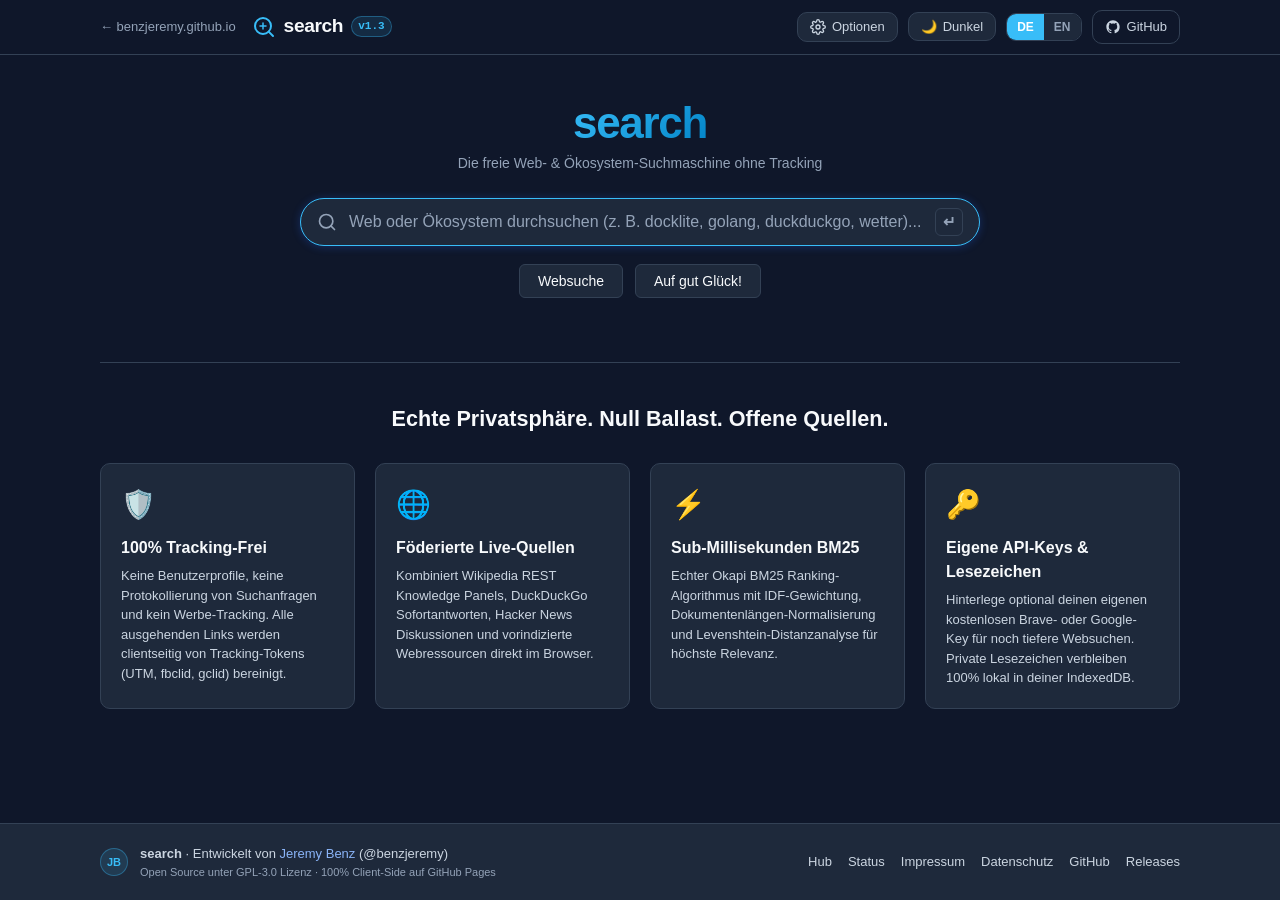
==== commit 72f841b5: "feat(web): clean google-style interface, search strictly on enter, lucky button redirect, and live w" ====
--- a/index.html
+++ b/index.html
@@ -100,6 +100,10 @@
             <button type="button" id="search-clear" class="search-clear-btn" title="Eingabe leeren" style="display:none;">✕</button>
             <button type="submit" id="search-enter-btn" class="search-enter-btn" title="Suchen (Enter)" aria-label="Suchen">↵</button>
           </div>
+          <div class="hero-actions" id="hero-actions">
+            <button type="submit" id="btn-hero-search" class="btn-google-action" data-lang-de="Websuche" data-lang-en="Search">Websuche</button>
+            <button type="button" id="btn-hero-lucky" class="btn-google-action" data-lang-de="Auf gut Glück!" data-lang-en="I'm Feeling Lucky">Auf gut Glück!</button>
+          </div>
         </form>
 
         <!-- Autocomplete Suggestions Dropdown -->
@@ -108,13 +112,13 @@
 
     </section>
 
-    <!-- Results Section -->
-    <section class="results-wrapper" id="results-wrapper">
-      <!-- Status & Latency Bar -->
+    <!-- Results Section (Hidden until user presses Enter) -->
+    <section class="results-wrapper" id="results-wrapper" style="display:none;">
+      <!-- Status & Latency Bar (Google style) -->
       <div class="results-status-bar">
         <div class="status-left">
-          <span id="results-count" data-lang-de="Lade Suchindex..." data-lang-en="Loading search index...">Lade Suchindex...</span>
-          <span class="status-latency" id="results-latency">⚡ 0.00 ms</span>
+          <span id="results-count"></span>
+          <span class="status-latency" id="results-latency"></span>
         </div>
       </div>
 
--- a/style.css
+++ b/style.css
@@ -498,13 +498,60 @@
   align-items: start;
 }
 
+/* Google-Style Center Action Buttons */
+.hero-actions {
+  display: flex;
+  align-items: center;
+  justify-content: center;
+  gap: 12px;
+  margin-top: 18px;
+}
+
+.btn-google-action {
+  background: var(--bg-surface);
+  border: 1px solid var(--border-subtle);
+  color: var(--text-primary);
+  font-size: 14px;
+  font-family: inherit;
+  font-weight: 500;
+  padding: 8px 18px;
+  border-radius: var(--radius-sm);
+  cursor: pointer;
+  transition: all var(--transition-fast);
+}
+
+.btn-google-action:hover {
+  background: var(--bg-card-hover);
+  border-color: var(--text-muted);
+  box-shadow: 0 1px 3px rgba(0, 0, 0, 0.12);
+}
+
+/* Active Search View (Google Results Layout Mode) */
+.main-content.has-results .search-hero {
+  margin: 10px 0 16px 0;
+  max-width: 680px;
+  text-align: left;
+}
+
+.main-content.has-results .hero-brand {
+  display: none;
+}
+
+.main-content.has-results .hero-actions {
+  display: none;
+}
+
+.main-content.has-results .info-section {
+  display: none;
+}
+
 .results-main {
   display: flex;
   flex-direction: column;
-  gap: 24px;
-}
-
-/* Single Result Item (Google/Startpage Clean Style) */
+  gap: 26px;
+}
+
+/* Single Result Item (Authentic Google Style) */
 .result-item {
   background: transparent;
   text-align: left;
@@ -514,7 +561,7 @@
   display: flex;
   align-items: center;
   gap: 8px;
-  margin-bottom: 4px;
+  margin-bottom: 2px;
 }
 
 .result-favicon {
@@ -525,62 +572,32 @@
 }
 
 .result-breadcrumb {
-  font-size: 12px;
-  color: var(--url-breadcrumb);
+  font-size: 13px;
+  color: var(--text-muted);
   white-space: nowrap;
   overflow: hidden;
   text-overflow: ellipsis;
-  max-width: 450px;
-}
-
-.result-badge {
-  font-size: 10px;
+  max-width: 550px;
+}
+
+.result-verified-badge {
+  font-size: 11px;
+  color: #16a34a;
+  background: rgba(34, 197, 94, 0.12);
+  border: 1px solid rgba(34, 197, 94, 0.25);
+  padding: 1px 7px;
+  border-radius: 4px;
   font-weight: 600;
-  padding: 1px 6px;
-  border-radius: 4px;
-  text-transform: uppercase;
-  letter-spacing: 0.03em;
-}
-
-.badge-ecosystem {
-  background: var(--badge-ecosystem-bg);
-  color: var(--badge-ecosystem-text);
-}
-
-.badge-web {
-  background: var(--badge-web-bg);
-  color: var(--badge-web-text);
-}
-
-.badge-wiki {
-  background: var(--badge-wiki-bg);
-  color: var(--badge-wiki-text);
-}
-
-.badge-hn {
-  background: var(--badge-hn-bg);
-  color: var(--badge-hn-text);
-}
-
-.badge-private {
-  background: var(--badge-bm-bg);
-  color: var(--badge-bm-text);
-}
-
-.badge-official {
-  background: rgba(34, 197, 94, 0.15);
-  color: #22c55e;
-  border-color: rgba(34, 197, 94, 0.3);
-  font-weight: 600;
 }
 
 .result-title {
-  font-size: 1.15rem;
-  font-weight: 500;
+  font-size: 20px;
+  font-weight: 400;
   color: var(--link-color);
-  line-height: 1.35;
+  line-height: 1.3;
   display: inline-block;
   margin-bottom: 4px;
+  text-decoration: none;
 }
 
 .result-title:hover {
@@ -588,9 +605,9 @@
 }
 
 .result-snippet {
-  font-size: 13.5px;
+  font-size: 14px;
   color: var(--text-secondary);
-  line-height: 1.5;
+  line-height: 1.58;
   word-break: break-word;
 }
 
@@ -608,25 +625,7 @@
 }
 
 .result-actions {
-  display: flex;
-  align-items: center;
-  gap: 12px;
-  margin-top: 6px;
-  font-size: 12px;
-}
-
-.result-action-btn {
-  background: transparent;
-  border: none;
-  color: var(--text-muted);
-  cursor: pointer;
-  padding: 0;
-  transition: color var(--transition-fast);
-}
-
-.result-action-btn:hover {
-  color: var(--text-primary);
-  text-decoration: underline;
+  display: none;
 }
 
 /* Knowledge Card Panel (Right Sidebar) */
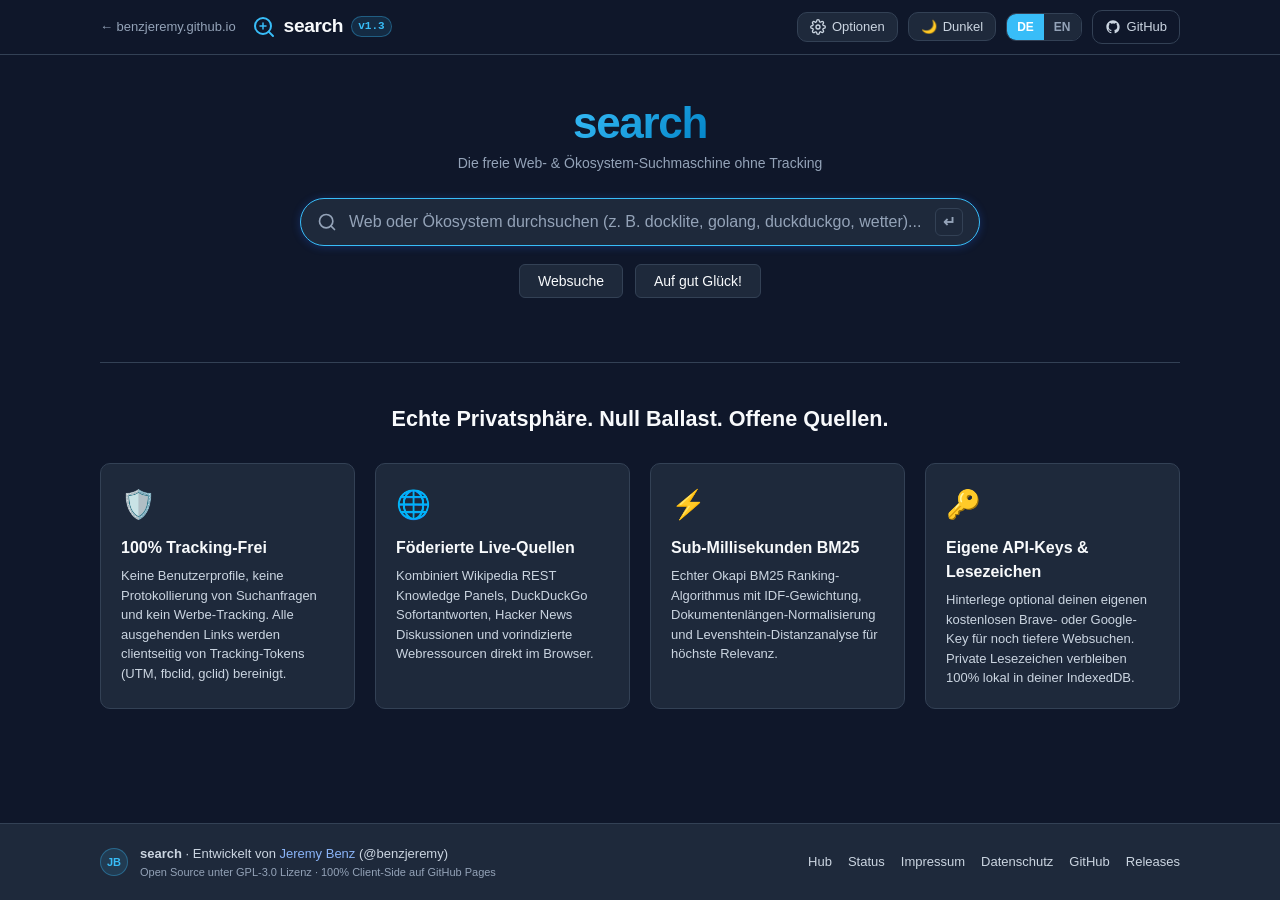
==== commit 88f473fb: "fix(web): modal scrollable with sticky footer buttons and SafeSearch toggle" ====
--- a/index.html
+++ b/index.html
@@ -289,9 +289,18 @@
           </div>
         </div>
 
-        <!-- Privacy Protections -->
-        <div class="settings-group">
-          <h4 class="settings-group-title" data-lang-de="Datenschutz &amp; URL-Sanitizer" data-lang-en="Privacy &amp; URL Sanitizer">Datenschutz &amp; URL-Sanitizer</h4>
+        <!-- Privacy & SafeSearch Protections -->
+        <div class="settings-group">
+          <h4 class="settings-group-title" data-lang-de="Datenschutz &amp; SafeSearch" data-lang-en="Privacy &amp; SafeSearch">Datenschutz &amp; SafeSearch</h4>
+          <label class="checkbox-row">
+            <input type="checkbox" id="setting-safesearch" checked>
+            <div>
+              <strong data-lang-de="SafeSearch (Inhaltsfilter)" data-lang-en="SafeSearch (Content Filter)">SafeSearch (Inhaltsfilter)</strong>
+              <div class="setting-desc" data-lang-de="Filtert potenziell anstößige oder nicht jugendfreie Web-Inhalte automatisch aus den Ergebnissen." data-lang-en="Automatically filters potentially explicit or inappropriate web content from results.">
+                Filtert potenziell anstößige oder nicht jugendfreie Web-Inhalte automatisch aus den Ergebnissen.
+              </div>
+            </div>
+          </label>
           <label class="checkbox-row">
             <input type="checkbox" id="setting-strip-tracking" checked>
             <div>
@@ -299,6 +308,10 @@
               <div class="setting-desc" data-lang-de="Entfernt utm_source, utm_campaign, fbclid, gclid und Referral-Tags vor dem Öffnen." data-lang-en="Removes utm_source, utm_campaign, fbclid, gclid and referral tags before opening.">
                 Entfernt utm_source, utm_campaign, fbclid, gclid und Referral-Tags vor dem Öffnen.
               </div>
+            </div>
+          </label>
+        </div>
+
         <!-- Private Bookmarks Management -->
         <div class="settings-group">
           <h4 class="settings-group-title" data-lang-de="Private Lesezeichen (IndexedDB)" data-lang-en="Private Bookmarks (IndexedDB)">Private Lesezeichen (IndexedDB)</h4>
--- a/style.css
+++ b/style.css
@@ -856,10 +856,11 @@
   box-shadow: var(--shadow-modal);
   width: 100%;
   max-width: 540px;
-  max-height: 90vh;
+  max-height: 85vh;
   display: flex;
   flex-direction: column;
   overflow: hidden;
+  position: relative;
 }
 
 .modal-header {
@@ -868,6 +869,7 @@
   display: flex;
   align-items: center;
   justify-content: space-between;
+  flex-shrink: 0;
 }
 
 .modal-title {
@@ -892,10 +894,13 @@
 .modal-body {
   padding: 20px;
   overflow-y: auto;
+  -webkit-overflow-scrolling: touch;
   display: flex;
   flex-direction: column;
   gap: 20px;
   text-align: left;
+  flex: 1 1 auto;
+  min-height: 0;
 }
 
 .settings-group {
@@ -986,13 +991,17 @@
 }
 
 .modal-footer {
-  padding: 12px 20px;
+  padding: 14px 20px;
   border-top: 1px solid var(--border-subtle);
   display: flex;
   align-items: center;
   justify-content: flex-end;
   gap: 10px;
   background: var(--bg-surface);
+  flex-shrink: 0;
+  position: sticky;
+  bottom: 0;
+  z-index: 10;
 }
 
 .btn-cancel {
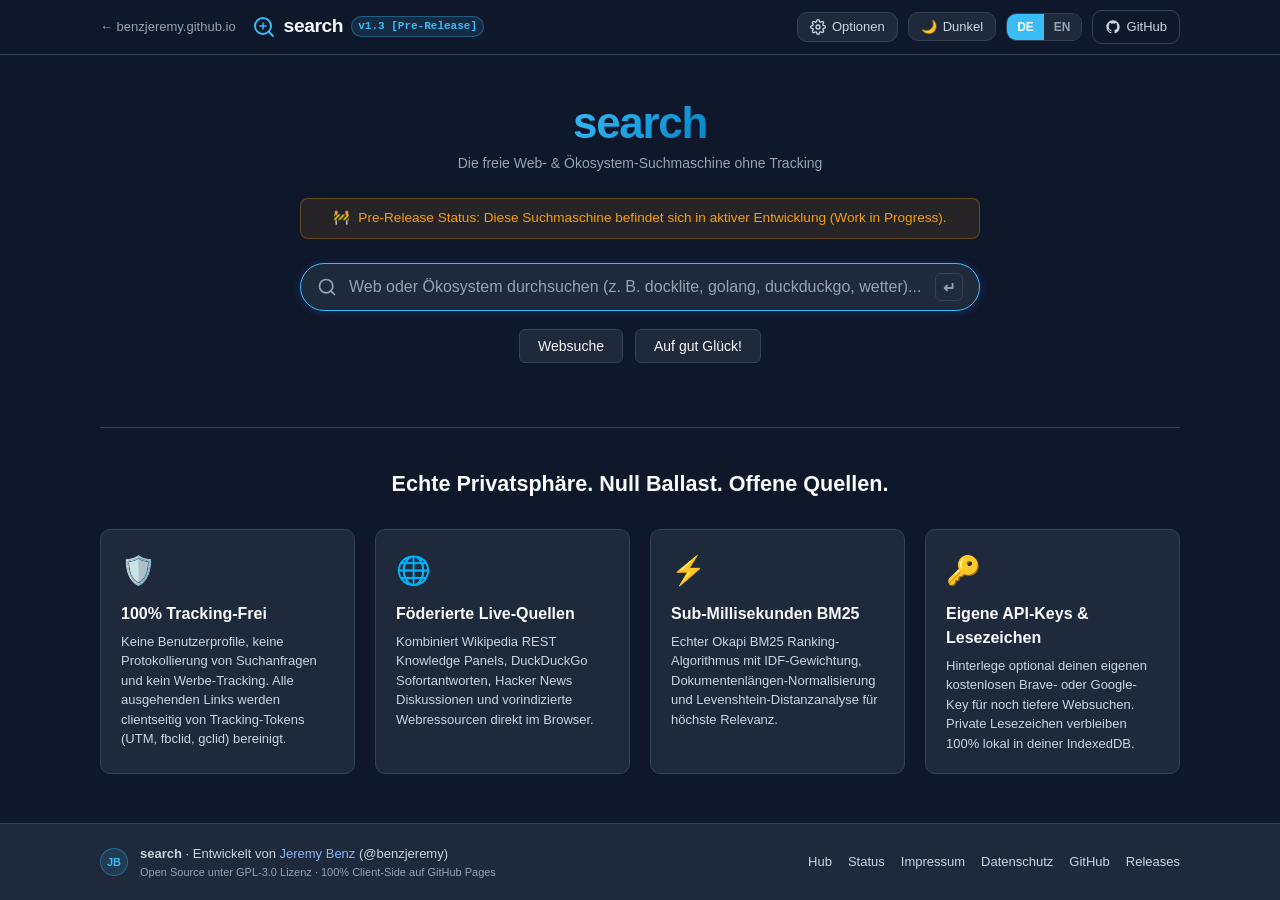
==== commit 27663573: "feat(web): add pre-release banners and status indicators" ====
--- a/index.html
+++ b/index.html
@@ -3,12 +3,12 @@
 <head>
   <meta charset="UTF-8">
   <meta name="viewport" content="width=device-width, initial-scale=1.0">
-  <title>search — Offene Web- & Ökosystem-Suchmaschine</title>
+  <title>search [Pre-Release] — Offene Web- &amp; Ökosystem-Suchmaschine</title>
   <meta name="description" content="search: Die blitzschnelle, datenschutzfreundliche Web-Suchmaschine von Jeremy Benz. Föderierte Websuche, Wikipedia Knowledge Cards, Okapi BM25 Ranking, Zero Tracking und IndexedDB Lesezeichentresor.">
   
   <meta property="og:type" content="website">
   <meta property="og:title" content="search — Offene Web- & Ökosystem-Suchmaschine">
-  <meta property="og:description" content="Föderierte Websuche, Wikipedia Knowledge Cards, DuckDuckGo & Hacker News Integration, Okapi BM25 Ranking und 100% Zero Tracking.">
+  <meta property="og:description" content="Föderierte Websuche, Wikipedia Knowledge Cards, DuckDuckGo &amp; Hacker News Integration, Okapi BM25 Ranking und 100% Zero Tracking.">
   <meta property="og:url" content="https://benzjeremy.github.io/search/">
   
   <meta name="twitter:card" content="summary">
@@ -35,7 +35,7 @@
             <line x1="8" y1="11" x2="14" y2="11" stroke="currentColor" stroke-width="1.5"></line>
           </svg>
           <span class="brand-name">search</span>
-          <span class="brand-ver">v1.3</span>
+          <span class="brand-ver">v1.3 [Pre-Release]</span>
         </a>
       </div>
 
@@ -75,6 +75,12 @@
         <p class="brand-subtitle" data-lang-de="Die freie Web- &amp; Ökosystem-Suchmaschine ohne Tracking" data-lang-en="The open web &amp; ecosystem search engine without tracking">
           Die freie Web- &amp; Ökosystem-Suchmaschine ohne Tracking
         </p>
+      </div>
+
+      <!-- Pre-Release Notice -->
+      <div style="margin: 0 auto 1.5rem; max-width: 680px; background: rgba(245, 158, 11, 0.1); border: 1px solid rgba(245, 158, 11, 0.3); border-radius: 8px; padding: 0.6rem 1rem; color: #f59e0b; font-size: 0.85rem; display: flex; align-items: center; justify-content: center; gap: 0.5rem; text-align: center;">
+        <span>🚧</span>
+        <span data-lang-de="Pre-Release Status: Diese Suchmaschine befindet sich in aktiver Entwicklung (Work in Progress)." data-lang-en="Pre-Release Notice: This search engine is under active development (Work in Progress).">Pre-Release Status: Diese Suchmaschine befindet sich in aktiver Entwicklung (Work in Progress).</span>
       </div>
 
       <!-- Search Input Container -->
